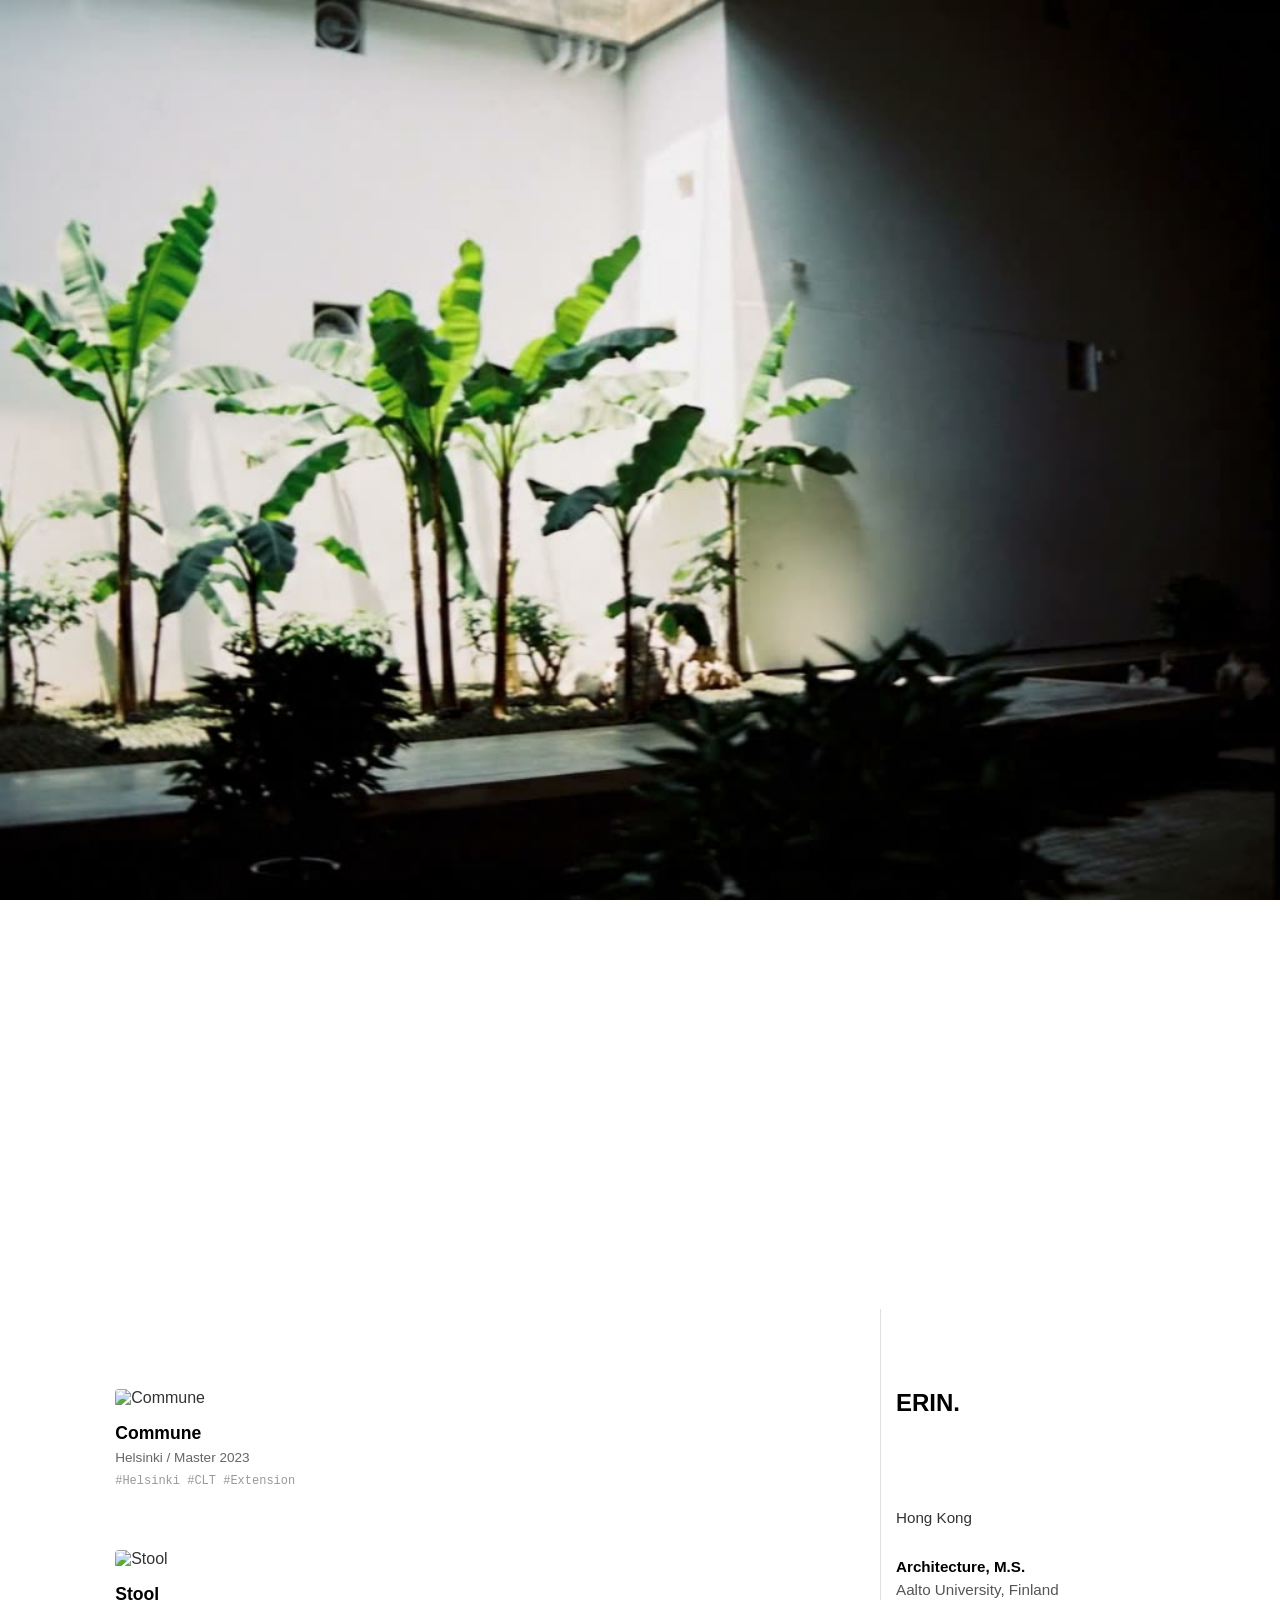
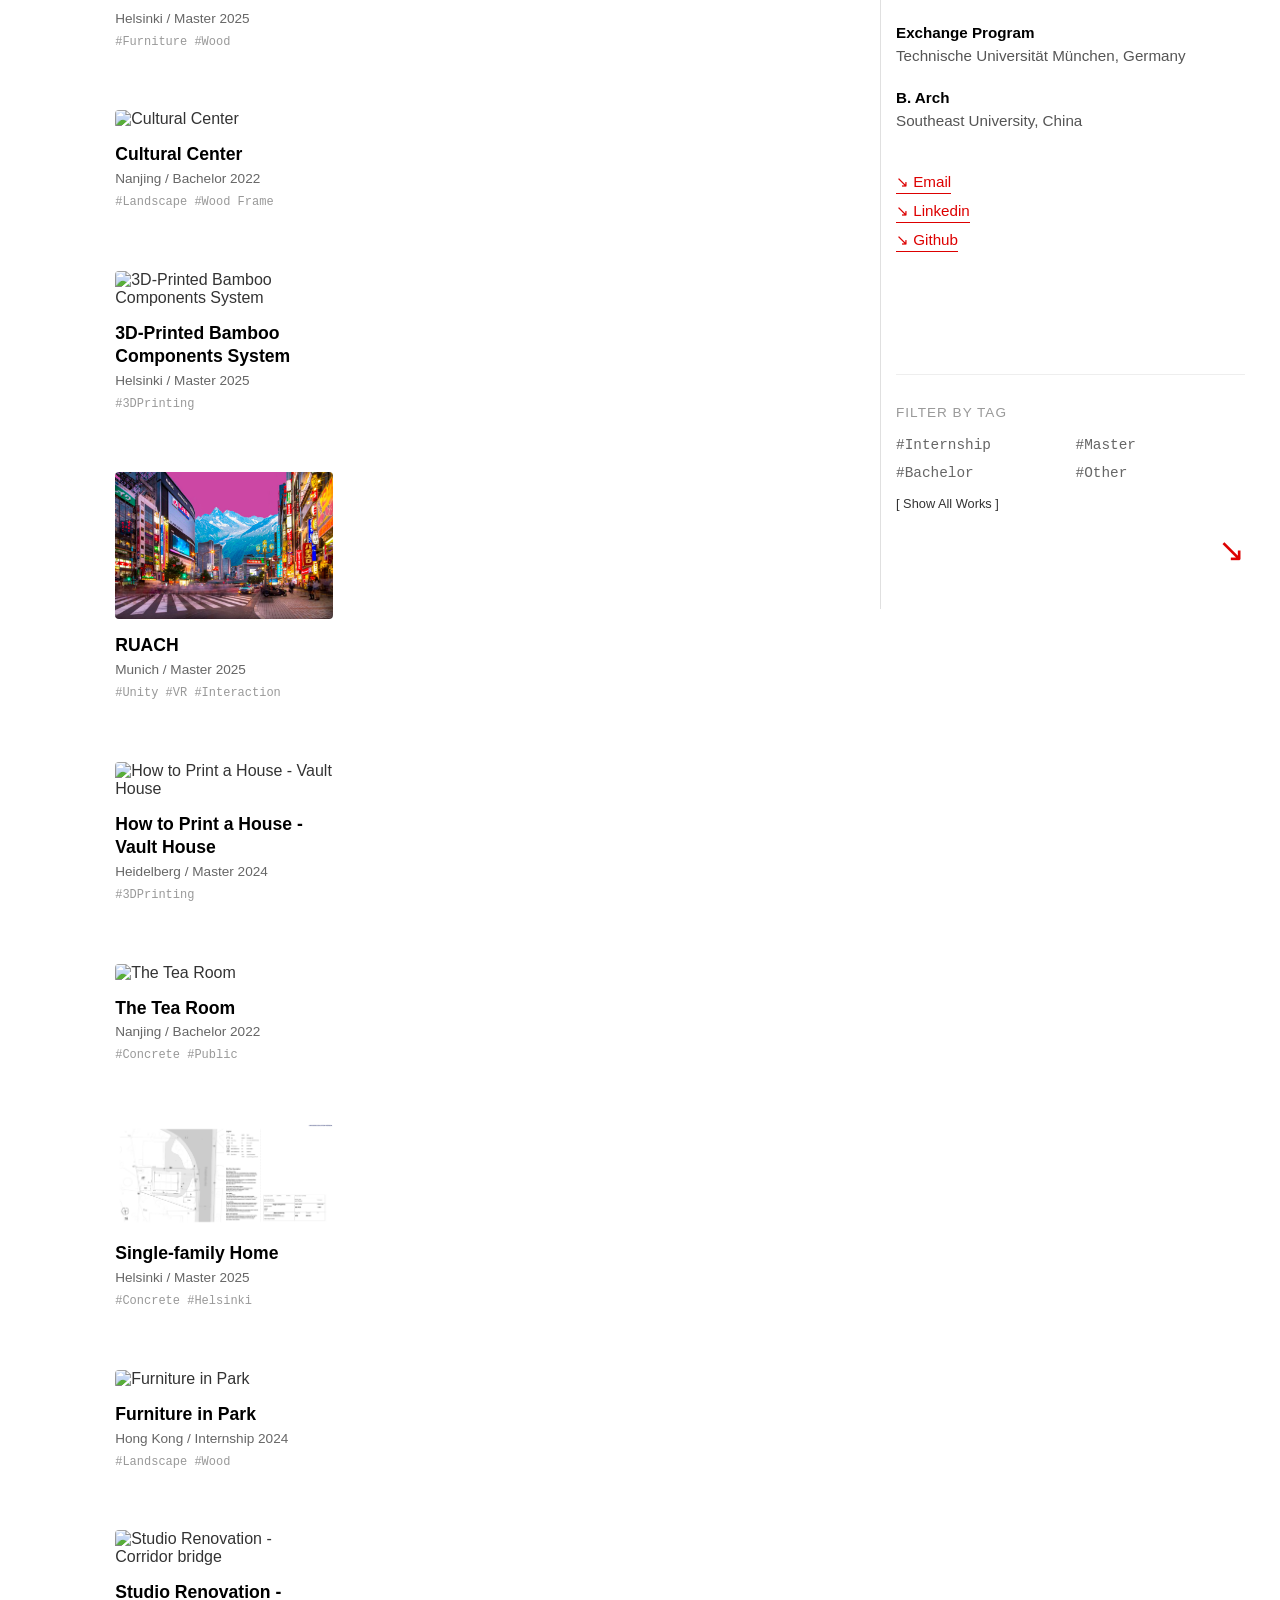
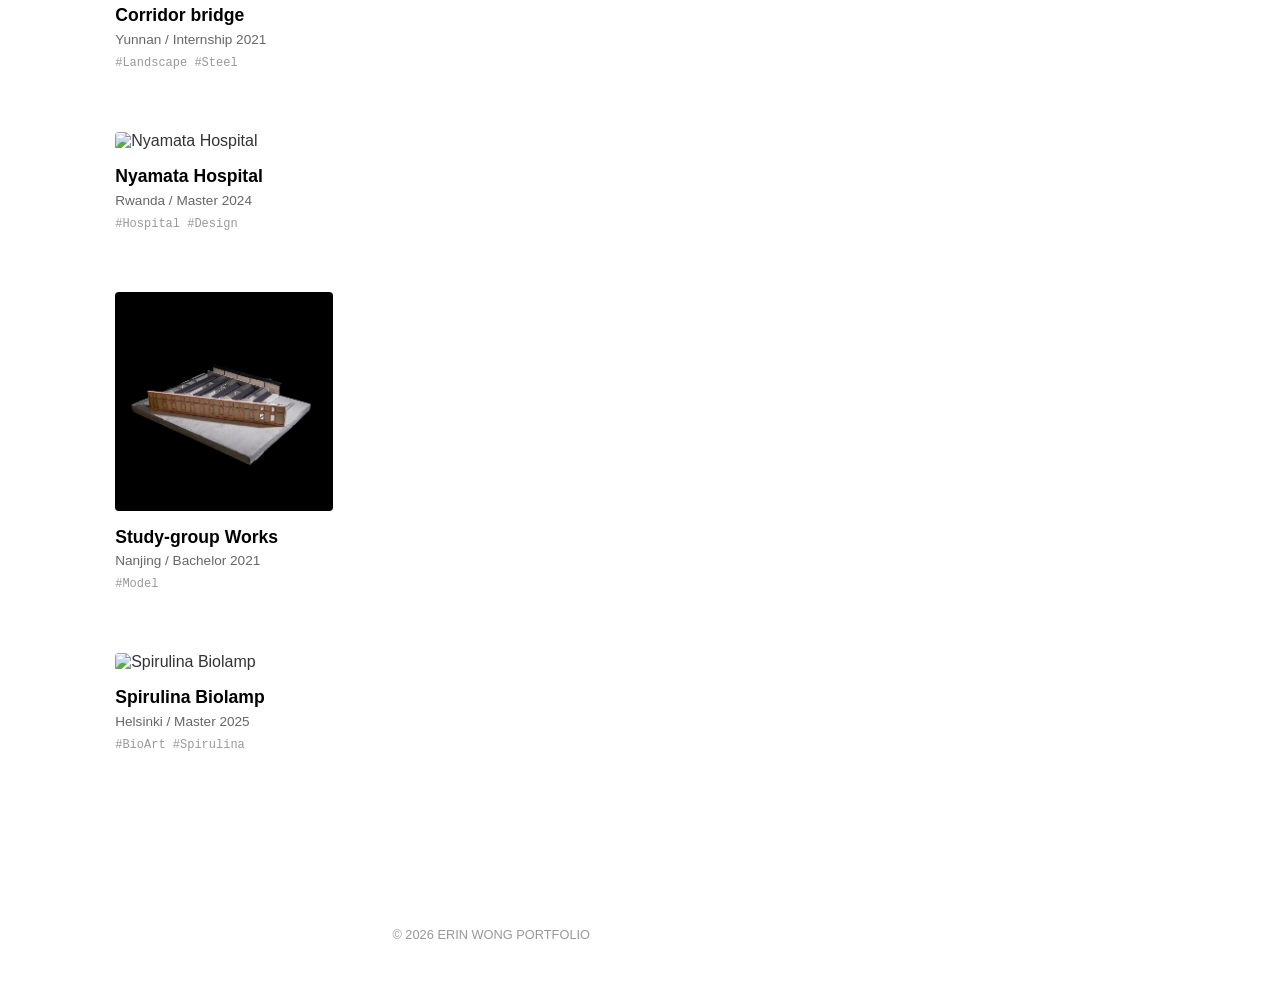
==== index.html @ 243b1f3e "1c" ====
<!DOCTYPE html>
<html lang="en">
<head>
    <meta charset="UTF-8">
    <meta name="viewport" content="width=device-width, initial-scale=1.0">
    <title>ERIN WONG - Portfolio</title>
    <meta name="description" content="Erin Wong — Architectural Designer. Master's graduate of Aalto University. Portfolio of architecture, furniture, and digital fabrication projects.">
    <meta property="og:title" content="Erin Wong — Portfolio">
    <meta property="og:description" content="Architectural designer. Aalto University M.S. Architecture, furniture, 3D printing.">
    <meta property="og:image" content="main%20page/poster.jpg">
    <meta property="og:type" content="website">
    <meta property="og:url" content="https://eerrrrr.github.io/">
    <link rel="icon" type="image/svg+xml" href="favicon.svg">
    <link rel="stylesheet" href="style.css">
    <link rel="preconnect" href="https://unpkg.com" crossorigin>
    <link href="https://unpkg.com/aos@2.3.1/dist/aos.css" rel="stylesheet">
</head>
<body>

    <nav class="top-bar hidden-nav">
        <div class="nav-lang-switcher">
            <button class="lang-btn lang-active" data-lang="en" onclick="setLanguage('en')">EN</button>
            <button class="lang-btn" data-lang="zh" onclick="setLanguage('zh')">中</button>
            <button class="lang-btn" data-lang="fi" onclick="setLanguage('fi')">FI</button>
            <button class="lang-btn" data-lang="de" onclick="setLanguage('de')">DE</button>
            <button class="lang-btn" data-lang="ja" onclick="setLanguage('ja')">JP</button>
        </div>
        <div class="nav-align-left">
            <span class="nav-logo">ERIN.</span>
        </div>
        <div class="nav-align-right">
            <a href="#" onclick="filterByType('all'); return false;" class="type-filter-pill active" data-i18n="nav.all">All</a>
            <a href="#" onclick="filterByType('architecture'); return false;" class="type-filter-pill" data-i18n="nav.arch">Architecture</a>
            <a href="#" onclick="filterByType('furniture'); return false;" class="type-filter-pill" data-i18n="nav.furn">Furniture</a>
            <a href="#" onclick="filterByType('3dprinting'); return false;" class="type-filter-pill" data-i18n="nav.3dp">3D Printing</a>
            <a href="#" onclick="filterByType('vr'); return false;" class="type-filter-pill" data-i18n="nav.vr">VR</a>
            <a href="#" onclick="filterByType('aigc'); return false;" class="type-filter-pill" data-i18n="nav.aigc">AIGC</a>
        </div>
    </nav>

    <header class="hero-poster">
        <video id="hero-video" autoplay muted loop playsinline preload="metadata" poster="main%20page/poster.jpg">
            <source src="main%20page/hero.mp4" type="video/mp4">
        </video>
        
        <div class="poster-content">
            <h1 data-aos="zoom-in" data-aos-duration="1500">ERIN WONG</h1>
        </div>
        
        <div class="hero-top-nav" data-aos="fade-in" data-aos-duration="1200" data-aos-delay="400">
            <div class="nav-side left">
                <span class="big-text" data-i18n="hero.top.left">HUMAN</span>
            </div>
            <div class="nav-center">
                <span class="big-text" data-i18n="hero.top.center">MACHINE</span>
            </div>
            <div class="nav-side right">
                <span class="big-text" data-i18n="hero.top.right">IMAGINATION</span>
            </div>
        </div>

        <div class="hero-bottom-nav" data-aos="fade-up" data-aos-delay="800">
            <div class="nav-side left">
                <span class="big-text" data-i18n="hero.left">VISION</span>
            </div>

            <div class="nav-center">
                <span class="big-text" data-i18n="hero.center">SYSTEM</span>
                <button class="scroll-indicator" onclick="document.querySelector('.bio-section').scrollIntoView({behavior:'smooth'})" aria-label="Scroll down" data-i18n="hero.scroll">↓ scroll</button>
            </div>

            <div class="nav-side right">
                <span class="big-text" data-i18n="hero.right">FEELING</span>
            </div>
        </div>
    </header>


    <section class="bio-section" data-aos="fade-up">
        <div class="bio-grid">
            <div class="bio-content" aria-hidden="true"></div>

            <div class="skills-content">
                <div class="skills-header">IT SKILLS</div>
                <div class="skill-tags">
                    <span class="skill-pill">Adobe Suite</span>
                    <span class="skill-pill">ArchiCAD</span>
                    <span class="skill-pill">Rhino</span>
                    <span class="skill-pill">Enscape</span>
                    <span class="skill-pill">Grasshopper</span>
                    <span class="skill-pill">CAD Architecture</span>
                    <span class="skill-pill">SketchUp</span>
                    <span class="skill-pill">MS Office</span>
                    <span class="skill-pill">Revit</span>
                    <span class="skill-pill">D5 Render</span>
                    <span class="skill-pill">Unity</span>
                    <span class="skill-pill">Blender</span>        
                    <span class="skill-pill">Figma</span>
                    <span class="skill-pill">SolidWorks</span>
                    <span class="skill-pill">ComfyUI</span>
                    <span class="skill-pill">Vibe Coding</span>
                    <span class="skill-pill">Claude Code</span>
                </div>
            </div>
        </div>
    </section>


    <div class="split-container" id="works">

        <main class="gallery-content">

            <div id="masonry-container">

                <a href="commune.html" class="project-card" data-category="master" data-type="architecture" data-tags="wood clt extension" data-aos="fade-up">
                    <div class="image-box"><img src="commune/commune_icon.jpg" alt="Commune Project"></div>
                    <div class="text-box"><h3>Commune</h3><p data-i18n="card.commune.sub">Helsinki / Master 2023</p></div>
                    <div class="tags">#Helsinki #CLT #Extension</div>
                </a>

                <a href="stool.html" class="project-card" data-category="master" data-type="furniture" data-tags="wood furniture" data-aos="fade-up">
                    <div class="image-box"><img src="stool/stool_icon.jpg" alt="Stool"></div>
                    <div class="text-box"><h3>Stool</h3><p data-i18n="card.stool.sub">Helsinki / Master 2025</p></div>
                    <div class="tags">#Furniture #Wood</div>
                </a>

                <a href="cultural-center.html" class="project-card" data-category="bachelor" data-type="architecture" data-tags="wood landscape" data-aos="fade-up">
                    <div class="image-box"><img src="cultural-center/cultural_icon.jpg" alt="Cultural Center"></div>
                    <div class="text-box"><h3>Cultural Center</h3><p data-i18n="card.cultural.sub">Nanjing / Bachelor 2022</p></div>
                    <div class="tags">#Landscape #Wood Frame</div>
                </a>

                <a href="bamboo.html" class="project-card" data-category="master" data-type="3dprinting" data-tags="3dprinting" data-aos="fade-up">
                    <div class="image-box"><img src="bamboo/bamboo_icon.jpg" alt="3D-Printed Bamboo Components System"></div>
                    <div class="text-box"><h3>3D-Printed Bamboo Components System</h3><p data-i18n="card.bamboo.sub">Helsinki / Master 2025</p></div>
                    <div class="tags">#3DPrinting</div>
                </a>

                 <a href="tri-stool.html" class="project-card" data-category="master" data-type="vr" data-tags="unity vr interaction" data-aos="fade-up">
                     <div class="image-box">
                           <img src="ruach/RUACH_icon.jpg" alt="RUACH - Interactive VR Experience">
                     </div>
                     <div class="text-box">
                     <h3>RUACH</h3>
                     <p data-i18n="card.ruach.sub">Munich / Master 2025</p>
                     </div>
                     <div class="tags">#Unity #VR #Interaction</div>
                </a>

                <a href="vault-house.html" class="project-card" data-category="master" data-type="3dprinting" data-tags="3dprinting concrete" data-aos="fade-up">
                    <div class="image-box"><img src="vault-house/vault_icon.jpg" alt="Vault House"></div>
                    <div class="text-box"><h3>How to Print a House - Vault House</h3><p data-i18n="card.vault.sub">Heidelberg / Master 2024</p></div>
                    <div class="tags">#3DPrinting </div>
                </a>

                <a href="tearoom.html" class="project-card" data-category="bachelor" data-type="architecture" data-tags="concrete public landscape" data-aos="fade-up">
                    <div class="image-box"><img src="tearoom/tearoom_icon.jpg" alt="The Tea Room"></div>
                    <div class="text-box"><h3>The Tea Room</h3><p data-i18n="card.tearoom.sub">Nanjing / Bachelor 2022</p></div>
                    <div class="tags">#Concrete #Public</div>
                </a>

                 <a href="Single-family-home.html" class="project-card" data-category="master" data-type="architecture" data-tags="concrete" data-aos="fade-up">
                    <div class="image-box"><img src="Single-family-home/Single-family_icon.jpg" alt="Single-family-home"></div>
                    <div class="text-box"><h3>Single-family Home</h3><p data-i18n="card.sfh.sub">Helsinki / Master 2025</p></div>
                    <div class="tags">#Concrete #Helsinki</div>
                </a>

                <a href="furniture-park.html" class="project-card" data-category="internship" data-type="furniture" data-tags="wood furniture landscape" data-aos="fade-up">
                    <div class="image-box"><img src="furniture-park/furniture_icon.jpg" alt="Furniture in Park"></div>
                    <div class="text-box"><h3>Furniture in Park</h3><p data-i18n="card.park.sub">Hong Kong / Internship 2024</p></div>
                    <div class="tags">#Landscape #Wood</div>
                </a>

                <a href="studio-renovation.html" class="project-card" data-category="internship" data-type="architecture" data-tags="steel landscape" data-aos="fade-up">
                    <div class="image-box"><img src="studio-renovation/Studio-Renovation_icon.png" alt="Studio Renovation"></div>
                    <div class="text-box"><h3>Studio Renovation - Corridor bridge</h3><p data-i18n="card.studio.sub">Yunnan / Internship 2021</p></div>
                    <div class="tags">#Landscape #Steel</div>
                </a>

                <a href="nyamata.html" class="project-card" data-category="master" data-type="architecture" data-tags="hospital design" data-aos="fade-up">
                    <div class="image-box"><img src="nyamata/nyamata_icon.jpg" alt="Nyamata Hospital"></div>
                    <div class="text-box"><h3>Nyamata Hospital</h3><p data-i18n="card.nyamata.sub">Rwanda / Master 2024</p></div>
                    <div class="tags">#Hospital #Design</div>
                </a>

                 <a href="Study-group-Works.html" class="project-card" data-category="bachelor" data-type="architecture" data-tags="model " data-aos="fade-up">
                    <div class="image-box"><img src="study-group/Study-group-Works_icon.jpg" alt="Study-group-Works"></div>
                    <div class="text-box"><h3>Study-group Works</h3><p data-i18n="card.study.sub">Nanjing / Bachelor 2021</p></div>
                    <div class="tags">#Model</div>
                </a>

                <!-- <a href="tri-stool.html" class="project-card" data-category="master" data-type="furniture" data-tags="wood furniture" data-aos="fade-up">
                    <div class="image-box"><img src="tri-stool/tri_stool_icon.jpg" alt="Tri-Stool"></div>
                    <div class="text-box"><h3>Tri-Stool</h3><p>Helsinki / Master 2025</p></div>
                    <div class="tags">#Furniture #Wood</div>
                </a> -->

                <a href="spirulina.html" class="project-card" data-category="master" data-type="other" data-tags="bioart" data-aos="fade-up">
                    <div class="image-box"><img src="spirulina/spirulina_icon.jpg" alt="Spirulina Biolamp"></div>
                    <div class="text-box"><h3>Spirulina Biolamp</h3><p data-i18n="card.spirulina.sub">Helsinki / Master 2025</p></div>
                    <div class="tags">#BioArt #Spirulina</div>
                </a>
                
                <div class="gallery-gutter"></div>
            
            </div> <footer class="gallery-footer">
                <p data-i18n="footer">© 2026 ERIN WONG PORTFOLIO</p>
            </footer>

        </main>


        <aside class="sticky-sidebar">
            <div class="sidebar-top-content">
                <div class="sidebar-top">
                    <a href="#works" onclick="filterProjects('all'); return false;" class="logo">ERIN.</a>
                    <div class="bio-info">
                        <h2 data-aos="fade-left">WONG WAI IN</h2>
                        <p class="location">Hong Kong</p>
                        <div class="education-list">
                            <div class="edu-item"><strong>Architecture, M.S.</strong>Aalto University, Finland<br></div>
                            <div class="edu-item"><strong>Exchange Program</strong>Technische Universität München, Germany</div>
                            <div class="edu-item"><strong>B. Arch</strong>Southeast University, China</div>
                        </div>
                        <div class="contact-box">
                            <div class="social-links">
                                <a href="mailto:erinwong5414@gmail.com" class="arrow-link">↘ Email</a>
                                <a href="https://www.linkedin.com/in/erin-wai-in-wong-89668b2aa/" target="_blank" rel="noopener noreferrer" class="arrow-link">↘ Linkedin</a>
                                <a href="https://github.com/eerrrrr" target="_blank" rel="noopener noreferrer" class="arrow-link">↘ Github</a>
                            </div>
                            
                        </div>
                    </div>
                </div>
            </div>
            
            <nav class="sidebar-bottom tag-cloud sidebar-bottom-push">
                <div class="tag-header" data-i18n="sidebar.filter">FILTER BY TAG</div>
                <ul>
                    <li><a href="#works" onclick="filterProjects('internship'); return false;" class="tag-btn" data-i18n="sidebar.internship">#Internship</a></li>
                    <li><a href="#works" onclick="filterProjects('master'); return false;" class="tag-btn" data-i18n="sidebar.master">#Master</a></li>
                    <li><a href="#works" onclick="filterProjects('bachelor'); return false;" class="tag-btn" data-i18n="sidebar.bachelor">#Bachelor</a></li>
                    <li><a href="#works" onclick="filterProjects('other'); return false;" class="tag-btn" data-i18n="sidebar.other">#Other</a></li>
                </ul>
                <div class="reset-tag">
                    <a href="#works" onclick="filterProjects('all'); return false;" data-i18n="sidebar.show-all">[ Show All Works ]</a>
                </div>
                <div class="sidebar-lang-switcher">
                    <button class="lang-btn lang-active" data-lang="en" onclick="setLanguage('en')">EN</button>
                    <button class="lang-btn" data-lang="zh" onclick="setLanguage('zh')">中</button>
                    <button class="lang-btn" data-lang="fi" onclick="setLanguage('fi')">FI</button>
                    <button class="lang-btn" data-lang="de" onclick="setLanguage('de')">DE</button>
                    <button class="lang-btn" data-lang="ja" onclick="setLanguage('ja')">JP</button>
                </div>
                <div class="arrow-icon">↘</div>
            </nav>
        </aside>

    </div>

    <script src="https://unpkg.com/aos@2.3.1/dist/aos.js"></script>
    <script src="https://unpkg.com/imagesloaded@5/imagesloaded.pkgd.min.js"></script>
    <script src="https://unpkg.com/masonry-layout@4/dist/masonry.pkgd.min.js"></script>
    <script src="script.js"></script>
    <script src="i18n.js?v=7"></script>
</body>
</html>
---- style.css ----
/* =========================================
   1. 全站主題色定義 & 全局基礎設定 (Variables & Reset)
   ========================================= */
:root {
    /* 色彩系統 */
    --green-bg: #f4f9f4;       
    --green-light: #cde0cd;    
    --green-medium: #9abf9a;   
    --green-dark: #557055;     
    --green-accent: #6b9c6b;   
    --white: #ffffff;          
    --red-link: #d00; 
    --skill-bg: #f5f5f5; 

    /* 字體系統 */
    --font-base: 'Helvetica Neue', Helvetica, Arial, sans-serif;
    --font-mono: 'Menlo', 'Monaco', 'Courier New', monospace;

    --text-size-h1: 3.5rem;      
    --text-size-h2: 2rem;        
    --text-size-h3: 1.35rem;     
    
    --text-size-body: 1rem;   
    --text-size-meta: 0.95rem;   
    --text-size-caption: 0.8rem; 

    --line-height-body: 1.7;     
    --text-color-main: #333333;
    --text-color-body: #444444;  
    --text-color-light: #767676;

    /* 版面控制變數 */
    --hero-pad-left: 100px;
    --hero-pad-right: 100px;
    --content-pad-left: 300px;
    --content-pad-right: 300px;
    
    --hero-height: 500px;     
    --hero-pad-vertical: 20px; 
    --hero-content-gap: 60px; 
    
    --sidebar-width: 400px;
}

/* RWD 變數調整 */
@media (max-width: 1400px) {
    :root {
        --hero-pad-left: 100px;
        --hero-pad-right: 100px;
        --content-pad-left: 100px;
        --content-pad-right: 100px;
    }
}

@media (max-width: 768px) {
    :root {
        --hero-pad-left: 20px;
        --hero-pad-right: 20px;
        --content-pad-left: 20px;
        --content-pad-right: 20px;
        --hero-height: 30vh; 
        --hero-pad-vertical: 20px; 
        --hero-content-gap: 30px;
    }
}

* { box-sizing: border-box; }

html {
    scroll-behavior: smooth;
}

body {
    margin: 0; padding: 0;
    background-color: var(--white);
    color: var(--text-color-main);
    font-family: var(--font-base);
    overflow-x: hidden;
}

a { color: #333; text-decoration: none; transition: 0.3s; }
a:hover { color: var(--green-accent); }

/* =========================================
   2. 導航欄 (Navigation)
   ========================================= */

/* 首頁導航 */
.top-bar {
    position: fixed; top: 0; left: 0; width: 100%; height: 80px; 
    z-index: 1000;
    background: rgba(255, 255, 255, 0.98); 
    border-bottom: 1px solid #eee; 
    color: #333;
    display: flex; justify-content: flex-start; align-items: center; gap: 16px;
    transition: transform 0.4s ease, opacity 0.4s ease;
    padding: 0 60px;
}
.top-bar.hidden-nav { transform: translateY(-100%); opacity: 0; }
.nav-align-left { display: flex; align-items: center; order: -1; }
.nav-logo { font-weight: 900; font-size: 1.2rem; color: #000; text-transform: uppercase; margin-right: 0; }
.nav-align-right { display: flex; align-items: center; justify-content: flex-end; gap: 36px; margin-left: auto; }

/* Language switcher */
.nav-lang-switcher {
    display: flex; align-items: center; gap: 6px;
    flex-shrink: 0;
}
.lang-btn {
    background: none; border: none; cursor: pointer;
    font-family: var(--font-base); font-size: 0.7rem; font-weight: 700;
    text-transform: uppercase; letter-spacing: 0.5px;
    color: #aaa; padding: 3px 5px;
    transition: color 0.2s ease;
}
.lang-btn:hover { color: #000; }
.lang-btn.lang-active { color: #000; border-bottom: 2px solid #000; }
.top-bar a.filter-btn { 
    color: #888; font-size: 0.75rem; font-weight: 600; text-transform: uppercase; 
    letter-spacing: 1px; cursor: pointer; margin-left: 30px; 
}
.top-bar a.filter-btn.active, .top-bar a.filter-btn:hover { color: #000; border-bottom: 2px solid #000; padding-bottom: 3px; }

/* 內頁導航 (Detail Nav) */
.detail-nav { 
    position: fixed; top: 0; left: 0; width: 100%; box-sizing: border-box;
    display: flex; justify-content: space-between; align-items: center; 
    background: rgba(255,255,255,0.98); border-bottom: 1px solid #eee; z-index: 100;
    padding-top: 30px; padding-bottom: 30px; padding-left: 60px; padding-right: 60px;
}
.detail-nav-left { flex: 1; display: flex; align-items: center; gap: 16px; justify-content: flex-start; }
.detail-nav-center { flex: 1; text-align: center; }
.detail-nav-right { flex: 1; text-align: right; }
.nav-text-link { font-weight: 600; font-size: 0.85rem; color: #333; text-transform: uppercase; letter-spacing: 1px; }
.nav-text-link:hover { color: var(--green-accent); }
.detail-logo { font-weight: 900; font-size: 1.2rem; order: -1; }

/* =========================================
   3. 首頁 Hero 與 Bio 區域
   ========================================= */
.hero-poster {
    height: 100vh;
    height: 100dvh;
    background: #000;
    display: flex; justify-content: center; align-items: center;
    position: relative; z-index: 20; overflow: hidden;
}
#hero-video {
    position: absolute;
    top: 50%; left: 50%;
    width: auto; height: auto;
    min-width: 100%; min-height: 100%;
    max-width: none;
    transform: translate(-50%, -50%);
    z-index: 1; display: block;
    opacity: 0;
    animation: videoFadeIn 1.2s ease 0.3s forwards;
}
@keyframes videoFadeIn {
    to { opacity: 1; }
}
.poster-content { width: 100%; display: flex; justify-content: center; z-index: 25; }
.poster-content h1 {
    font-size: var(--text-size-h1); line-height: 1; margin: 0; font-weight: 800; color: #fff;
    text-align: center; letter-spacing: -3px; text-transform: uppercase; position: relative;
    text-shadow: 0 0 3px rgba(0,0,0,0.55), 0 0 8px rgba(0,0,0,0.25);
}
.hero-top-nav {
    position: absolute; top: 40px; left: 0; width: 100%; z-index: 30;
    display: flex; align-items: flex-start;
    padding-left: 60px; padding-right: 60px;
}
.hero-bottom-nav {
    position: absolute; bottom: 40px; left: 0; width: 100%; z-index: 30;
    display: flex; align-items: flex-start;
    padding-left: 60px; padding-right: 60px;
}
.nav-side { flex: 1; display: flex; }
.nav-side.left { justify-content: flex-start; }
.nav-side.right { justify-content: flex-end; }
.nav-center { display: flex; flex-direction: column; align-items: center; justify-content: center; width: auto; }
.hero-top-nav span.big-text,
.hero-bottom-nav span.big-text { color: rgba(255,255,255,0.75); font-size: 0.85rem; font-weight: 700; text-transform: uppercase; letter-spacing: 2px; }
.scroll-indicator { color: #fff; font-size: 0.6rem; text-transform: uppercase; letter-spacing: 1px; opacity: 1; margin-top: 8px; font-weight: 600; background: none; border: none; padding: 0; cursor: pointer; font-family: inherit; transition: opacity 0.2s; }
.scroll-indicator:hover { opacity: 0.6; }

/* Bio Section */
.bio-section {
    padding-top: 80px; padding-bottom: 80px;
    padding-left: 4%; padding-right: 2%;
    background-color: var(--white); color: #333; position: relative; z-index: 15;
}
.bio-grid { display: flex; width: 100%; align-items: start; }
.bio-content { flex-grow: 1; padding-left: 120px; padding-right: 120px; }
.bio-content h2 { color: var(--green-accent); font-size: 1rem; margin-bottom: 20px; margin-top: 0; }
.bio-text { 
    font-size: 1.3rem; line-height: 1.5; font-weight: 400; color: #555; margin: 0;
    text-align: justify; text-justify: inter-word;  
}
.skills-content { width: var(--sidebar-width); min-width: var(--sidebar-width); padding-top: 10px; padding-left: 40px; padding-right: 40px; }
.skills-header { font-size: 0.85rem; font-weight: 700; color: #999; margin-bottom: 15px; text-transform: uppercase; letter-spacing: 1px; }
.skill-tags { display: flex; flex-wrap: wrap; gap: 8px; }
.skill-pill { font-size: 0.85rem; color: #222; font-weight: 700; background-color: var(--skill-bg); padding: 4px 12px; border-radius: 20px; font-family: var(--font-mono); transition: 0.2s; white-space: nowrap; }
.skill-pill:hover { background-color: var(--green-light); color: var(--green-dark); }

/* =========================================
   4. 首頁作品列表 (Gallery Layout)
   ========================================= */
.split-container { display: flex; width: 100%; min-height: 100vh; position: relative; background-color: var(--white); z-index: 10; }
.gallery-content {
    flex-grow: 1; display: flex; flex-direction: column;
    padding-top: 80px; padding-bottom: 0;
    padding-left: 9%; padding-right: 1%;
    position: relative;
}
.type-filter-pill,
.top-bar .type-filter-pill {
    font-family: var(--font-base); font-size: 1.05rem; font-weight: 900;
    text-transform: uppercase; letter-spacing: 0.5px;
    color: #aaa; cursor: pointer; transition: color 0.2s ease;
    background: transparent; white-space: nowrap; text-decoration: none;
    line-height: 1;
}
.type-filter-pill:hover,
.top-bar .type-filter-pill:hover { color: #000; }
.type-filter-pill.active,
.top-bar .type-filter-pill.active { color: #000; }
#masonry-container { width: 100%; flex-grow: 1; display: block; }
.gallery-gutter { width: 3%; } 
.project-card { width: 29%; margin-bottom: 60px; display: block; cursor: pointer; transition: opacity 0.35s ease; }
.project-card.hidden { display: none; } 
.image-box { width: 100%; height: auto; background: transparent; overflow: hidden; display: block; border-radius: 4px; margin-bottom: 15px; aspect-ratio: auto; }
.image-box img { width: 100%; height: auto; display: block; transition: transform 0.6s ease; }
.project-card:hover .image-box img { transform: scale(1.03); }
.text-box { display: flex; flex-direction: column; align-items: flex-start; border-top: none; margin-top: 0; }
.text-box h3 { font-size: 1.1rem; color: #000; margin: 0 0 5px 0; font-weight: bold; line-height: 1.3; }
.text-box p { font-size: 0.85rem; color: #666; margin: 0; }
.tags { margin-top: 8px; color: #999; font-family: var(--font-mono); font-size: 0.75rem; line-height: 1.4; }
.gallery-footer { width: 100%; margin-top: 100px; color: #999; font-size: 0.8rem; text-align: center; clear: both; padding-bottom: 40px; flex-shrink: 0; }

/* =========================================
   5. 側邊欄 (Sidebar)
   ========================================= */
.sticky-sidebar, .project-info-sidebar {
    width: var(--sidebar-width); min-width: var(--sidebar-width);
    height: 100vh; position: sticky; top: 0; right: 0;
    box-sizing: border-box; background-color: var(--white); 
    border-left: 1px solid #e0e0e0; 
    display: flex; flex-direction: column; justify-content: flex-start;
    padding-top: 80px; padding-bottom: 40px; 
    padding-left: 15px; padding-right: 35px; 
}
.project-info-sidebar { height: calc(100vh - 80px); top: 80px; padding-top: 60px; }
.sidebar-top-content { flex-grow: 1; display: flex; flex-direction: column; }
.sidebar-bottom-push { margin-top: auto; padding-top: 30px; border-top: 1px solid #eee; }
.sidebar-scroll-content { 
    overflow-y: auto; flex-grow: 1; display: flex; flex-direction: column; 
    direction: ltr; padding-left: 0; padding-right: 0; 
    scrollbar-width: thin; scrollbar-color: #d0d0d0 transparent; 
}
.sidebar-scroll-content::-webkit-scrollbar { width: 4px; }
.sidebar-scroll-content::-webkit-scrollbar-track { background: transparent; }
.sidebar-scroll-content::-webkit-scrollbar-thumb { background-color: #d0d0d0; border-radius: 4px; }
.sidebar-scroll-content::-webkit-scrollbar-thumb:hover { background-color: #999; }

.info-content { flex-grow: 1; display: flex; flex-direction: column; }
.sidebar-title { font-size: 3rem; line-height: 1.1; margin: 0 0 30px 0; color: #222; }
.sidebar-description p { 
    font-size: var(--text-size-body); line-height: 1.5; color: var(--text-color-body);       
    margin-bottom: 20px; text-align: justify; text-justify: inter-word; 
}
.meta-block { border-top: 1px solid #eee; padding-top: 20px; }
.meta-data p { margin: 10px 0; font-size: var(--text-size-meta); color: #333; font-family: var(--font-mono); }
.sidebar-bottom-group { margin-top: auto; padding-top: 40px; }
.project-info-sidebar .skills-content { width: 100%; min-width: auto; padding: 0 !important; margin-top: 0; margin-bottom: 25px; }
.sidebar-top .logo { font-size: 1.5rem; font-weight: 900; margin-bottom: 40px; display: block; color: #000; }
.bio-info h2 { font-size: var(--text-size-h2); color: #000; margin: 0 0 10px 0; text-transform: uppercase;}
.location { color: #333; margin-bottom: 30px; font-size: var(--text-size-meta);}
.edu-item { margin-bottom: 20px; color: #555; font-size: var(--text-size-meta); line-height: 1.5;}
.edu-item strong { color: #000; display: block; }
.contact-box { margin-top: 40px; }
.phone-numbers { font-size: var(--text-size-meta); color: #555; line-height: 1.6; margin-bottom: 20px; }
.social-links { display: flex; flex-direction: column; gap: 8px; }
.arrow-link { font-size: var(--text-size-meta); color: var(--red-link); border-bottom: 1px solid var(--red-link); width: fit-content; padding-bottom: 2px; }
.arrow-link:hover { color: #000; border-bottom-color: #000; }
.category-filter-list { margin-bottom: 30px; display: flex; flex-direction: column; gap: 5px; }
.cat-btn { font-size: 1rem; color: #888; text-transform: uppercase; letter-spacing: 1px; cursor: pointer; width: fit-content; }
.cat-btn:hover, .cat-btn.active { color: #000; font-weight: bold; border-left: 2px solid var(--green-accent); padding-left: 8px; }
.tag-header { font-size: 0.85rem; color: #999; margin-bottom: 15px; letter-spacing: 1px; }
.tag-cloud ul { display: grid; grid-template-columns: 1fr 1fr; gap: 10px; list-style: none; padding: 0; margin: 0; }
.tag-btn { font-size: 0.9rem; color: #666; cursor: pointer; transition: 0.2s; font-family: var(--font-mono); white-space: nowrap; }
.tag-btn:hover, .tag-btn.active { color: var(--green-accent); font-weight: bold; }
.reset-tag { margin-top: 15px; font-size: 0.8rem; } 
.arrow-icon { font-size: 2rem; color: var(--red-link); margin-top: 20px; text-align: right; }
.info-tags-list { margin-top: 0; padding-bottom: 30px; display: flex; flex-wrap: wrap; gap: 10px; }
.info-tags-list span { font-size: 0.8rem; color: #888; background: #f9f9f9; padding: 4px 8px; border-radius: 4px; }
.sidebar-next-project-container { padding-top: 30px; border-top: 2px solid #000; display: flex; justify-content: space-between; align-items: center; }
.next-work-link { font-size: 0.75rem; font-weight: 900; color: #000; text-transform: uppercase; transition: color 0.3s; }
.next-work-link:hover { color: var(--green-accent); }

/* =========================================
   6. 內頁詳情 (Detail Page) 與 圖片佈局
   ========================================= */

.detail-page-body { background: #fff; }

.vertical-layout-container { display: flex; width: 100%; min-height: 100vh; padding-top: 80px; box-sizing: border-box; position: relative; }
.vertical-gallery-content { flex-grow: 1; padding: 0; box-sizing: border-box; display: flex; flex-direction: column; }

/* 專案主圖 (Hero) */
.project-hero-split {
    width: 100%; 
    min-height: var(--hero-height); 
    display: flex; 
    justify-content: center; 
    align-items: center; 
    box-sizing: border-box; 
    padding-top: var(--hero-pad-vertical);
    padding-bottom: var(--hero-pad-vertical);
    margin-bottom: 0;
    padding-left: var(--hero-pad-left); 
    padding-right: var(--hero-pad-right);  
}
.project-hero-split img { 
    max-width: 100%; max-height: 80vh; width: auto; height: auto; 
    display: block; box-shadow: 0 10px 30px rgba(0,0,0,0.05); 
    border-radius: 4px; object-fit: cover; object-position: center; 
}

/* 內容區塊 */
.content-wrapper { box-sizing: border-box; padding-top: 0; padding-bottom: 100px; padding-left: var(--content-pad-left); padding-right: var(--content-pad-right); }
.gallery-block { margin-bottom: 56px; width: 100%; max-width: 100%; margin-left: 0; margin-right: 0; }

/* 專案 Contribution Block (What I Did — aligned with text-block-row) */
.project-contrib-row {
    padding-top: 20px;
    border-top: 1px solid rgba(20, 20, 20, 0.08);
}
.project-contrib-list {
    margin: 0;
    padding-left: 0;
    list-style: none;
}
.project-contrib-list li {
    position: relative;
    padding-left: 18px;
    font-size: 16px;
    line-height: 1.7;
    color: rgba(20, 20, 20, 0.92);
}
.project-contrib-list li::before {
    content: "•";
    position: absolute;
    left: 0;
    top: 0;
    color: rgba(20, 20, 20, 0.75);
}
.project-contrib-list li + li {
    margin-top: 12px;
}
.project-contrib-list li strong {
    font-weight: 600;
}


/* --- [圖片佈局核心設定] --- */

/* --- [圖片佈局核心設定：維持原圖比例 + 文字在下] --- */

/* 1. 圖片統一設定 */
.gallery-block img { 
    width: 100%; 
    height: auto;           /* [修改] 高度自動，維持原圖比例 */
    display: block; 
    border-radius: 4px; 
    object-fit: cover;      /* 填滿寬度 */
    background-color: transparent; /* 不需要白底了，因為沒有留白 */
    margin-bottom: 10px; 
}

/* 2. 欄位佈局容器 */
.two-col, .three-col, .four-col {
    display: grid;
    gap: 24px;
    align-items: start; /* [重要] 讓圖片靠上對齊，不會被拉伸 */
}

/* 3. 格子內的 Item 容器 */
.two-col > div, 
.three-col > div, 
.four-col > div {
    display: flex;
    flex-direction: column; 
    width: 100%;
    /* 移除所有強制比例設定 */
    aspect-ratio: auto;     
}

/* 4. [修改處] 移除個別欄位的強制比例，全部改為自動 */

.two-col img {
    width: 100%;
    aspect-ratio: auto; /* [修改] 維持原圖形狀 */
}

.three-col img {
    width: 100%;
    aspect-ratio: auto; /* [修改] 維持原圖形狀 */
}

.four-col img {
    width: 100%;
    aspect-ratio: auto; /* [修改] 維持原圖形狀 */
}

/* 5. 欄位數定義 */
.two-col { grid-template-columns: 1fr 1fr; }
.three-col { grid-template-columns: 1fr 1fr 1fr; gap: 20px; }
.four-col { grid-template-columns: repeat(4, 1fr); gap: 10px; }

/* 6. 全寬圖片 */
.gallery-block.full-width img { 
    width: 100%; 
    height: auto;       
    aspect-ratio: auto; 
}
/* ------------------------------- */

.caption { color: var(--text-color-light); font-size: var(--text-size-caption); margin-top: 0; font-style: italic; text-align: left; }

/* 文字區塊 */
.text-block-row {
    display: flex; justify-content: space-between; align-items: flex-start;
    width: 100%; max-width: 100%; margin: 52px 0 52px 0;
}
.text-block-row h3 { 
    width: 30%; 
    font-size: var(--text-size-h3); margin-top: 0; color: #000; line-height: 1.2;
}
.text-block-row > div {
    width: 65%; 
    display: flex; flex-direction: column; gap: 1.5rem; 
}
.text-block-row p { 
    width: 100%; 
    font-size: var(--text-size-body); line-height: var(--line-height-body); color: var(--text-color-body); margin: 0;
    text-align: justify; text-justify: inter-word;  
}

.img-focus-top { object-position: top center !important; }
.img-focus-bottom { object-position: bottom center !important; }
.img-focus-center { object-position: center center !important; }
.img-focus-left { object-position: center left !important; }
.img-focus-right { object-position: center right !important; }


/* =========================================
   7. RWD 手機/平板 調整區域
   ========================================= */

@media (max-width: 1024px) {
    .top-bar { padding: 20px 20px; }
    .hero-top-nav, .hero-bottom-nav { padding-left: 20px; padding-right: 20px; }
    .bio-content { padding-left: 30px; padding-right: 30px; }
    .skills-content { width: 100%; min-width: auto; padding-left: 30px; padding-right: 30px; }
    .gallery-content { padding-left: 5%; padding-right: 5%; }
    .split-container { flex-direction: column-reverse; }
    .vertical-layout-container { flex-direction: column-reverse; padding-top: 60px; }
    .sticky-sidebar { width: 100%; min-width: auto; height: auto; position: relative; padding: 40px 40px; border-left: none; }
    .sidebar-scroll-content { padding-left: 0; padding-right: 0; }
    .project-info-sidebar { width: 100%; min-width: auto; height: auto; position: relative; top: 0; padding: 40px 20px; }
    .project-hero-split { min-height: 50vh; padding: 40px 20px; }
    .content-wrapper { padding: 40px 20px; }
    .text-block-row { flex-direction: column; }
    .text-block-row h3 { width: 100%; margin-bottom: 15px; }
    .text-block-row > div { width: 100%; } 
    .detail-nav { padding: 20px; }
    .bio-section { padding: 60px 30px; }
    .sidebar-next-project-container { text-align: center; }
    
    /* 平板/手機上，重置圖片比例，讓它們自然顯示，避免手機上看太小 */
    .two-col, .three-col, .four-col { 
        grid-template-columns: 1fr; 
        gap: 40px; 
    }
    .two-col div, .three-col div, .four-col div {
        aspect-ratio: auto; 
        display: block; 
    }
    .two-col img, .three-col img, .four-col img {
        height: auto;
        object-fit: cover; 
        aspect-ratio: auto; 
    }
}

@media (max-width: 768px) {
    /* 字體修正 */
    .poster-content h1 { font-size: 2.5rem; letter-spacing: -1px; }

    /* [首頁修正 1] 隱藏 Architecture/Creative/Design 及頂部三詞文字，只留 Scroll */
    .hero-bottom-nav .big-text,
    .hero-top-nav .big-text {
        display: none;
    }

    /* [首頁修正 2] Bio 和 Skills 垂直堆疊 */
    .bio-grid { 
        display: flex;
        flex-direction: column; 
    }
    .bio-content { 
        width: 100%; 
        padding-left: 0; 
        padding-right: 0; 
        margin-bottom: 30px; 
    }
    .bio-text {
        font-size: 1rem; 
        line-height: 1.6;
    }
    .skills-content { 
        width: 100%; 
        padding-left: 0 !important; 
        padding-right: 0 !important; 
        padding-top: 0;
        margin-top: 10px;
    }

    /* [內頁修正 1] 順序調整：確保手機版時「標題/側邊欄」在上方，「圖片」在下方 */
    .vertical-layout-container {
        padding-top: 60px; 
        flex-direction: column-reverse; 
    }

    /* [內頁修正 2] 圖片上下留白減少 */
    .project-hero-split { 
        min-height: auto; 
        padding-top: 20px;  
        padding-bottom: 20px; 
        margin-bottom: 30px;
    }
    .content-wrapper {
        padding-top: 0;
        padding-bottom: 60px;
    }
    
    /* [內頁修正 3] 側邊欄間距調整 */
    .project-info-sidebar {
        padding-top: 20px;
        padding-bottom: 60px;
        border-top: 1px solid #eee; 
    }

    /* 專案卡片修正 */
    .project-card { width: 100%; margin-bottom: 40px; }
    .gallery-gutter { width: 0; }

    /* [導航欄修正] 手機版篩選器橫向滑動 */
    .top-bar { padding: 0 20px; }
    .top-bar .nav-lang-switcher { display: none; }
    .nav-align-right {
        overflow-x: auto;
        -webkit-overflow-scrolling: touch;
        scrollbar-width: none;
        flex: 1;
        justify-content: flex-start;
        gap: 20px;
        padding-right: 10px;
    }
    .nav-align-right::-webkit-scrollbar {
        display: none;
    }
    .lang-btn { font-size: 0.65rem; padding: 2px 3px; }

    /* [首頁側邊欄 mobile] 隱藏 bio/education，只顯示 filter 區 */
    .sidebar-top-content { display: none; }

    /* 去掉側邊欄外框 padding，讓 filter 區自己處理間距 */
    .sticky-sidebar { padding: 0; }

    /* 重置 desktop 專用的 margin-top:auto 間距器 */
    .sidebar-bottom-push { margin-top: 0; border-top: none; padding-top: 0; }

    /* 讓 sidebar-bottom 成為 flex column，以便用 order 調整子項目順序 */
    .sidebar-bottom { display: flex; flex-direction: column; padding-bottom: 20px; }

    /* 語言欄移到最頂，作為獨立橫條 */
    .sidebar-lang-switcher {
        display: flex;
        gap: 14px;
        align-items: center;
        order: -1;
        padding: 12px 20px;
        margin-top: 0;
        border-bottom: 1px solid #eee;
    }

    /* Filter 內容加橫向 padding */
    .tag-header { padding: 14px 20px 8px; }
    .tag-cloud ul { padding: 0 20px; }
    .reset-tag { padding: 4px 20px 8px; }
    .arrow-icon { padding: 4px 20px 20px; }

    /* Gallery 在 mobile 縮減 padding */
    .gallery-content { padding-top: 20px; padding-left: 20px; padding-right: 20px; }

    /* Contribution block: inherits text-block-row mobile stacking */
}

/* Desktop: hide the sidebar lang switcher */
.sidebar-lang-switcher { display: none; }
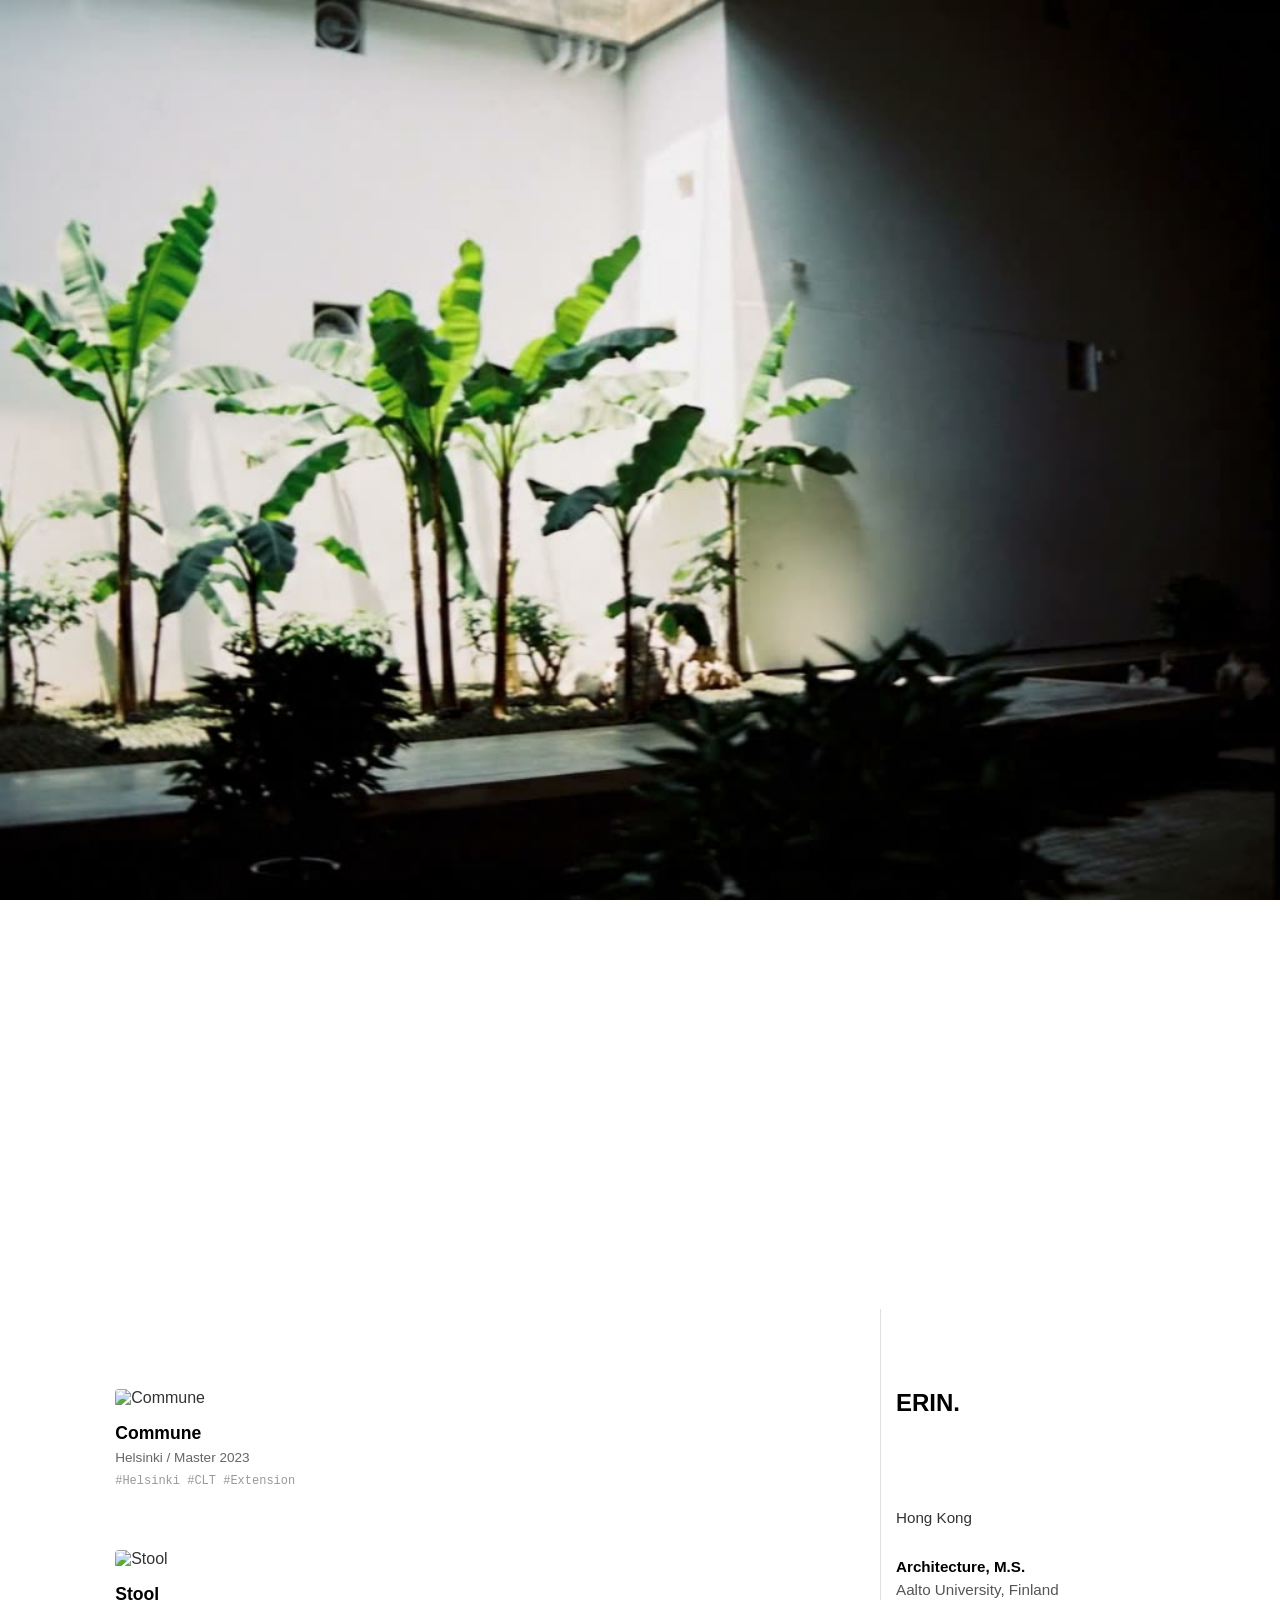
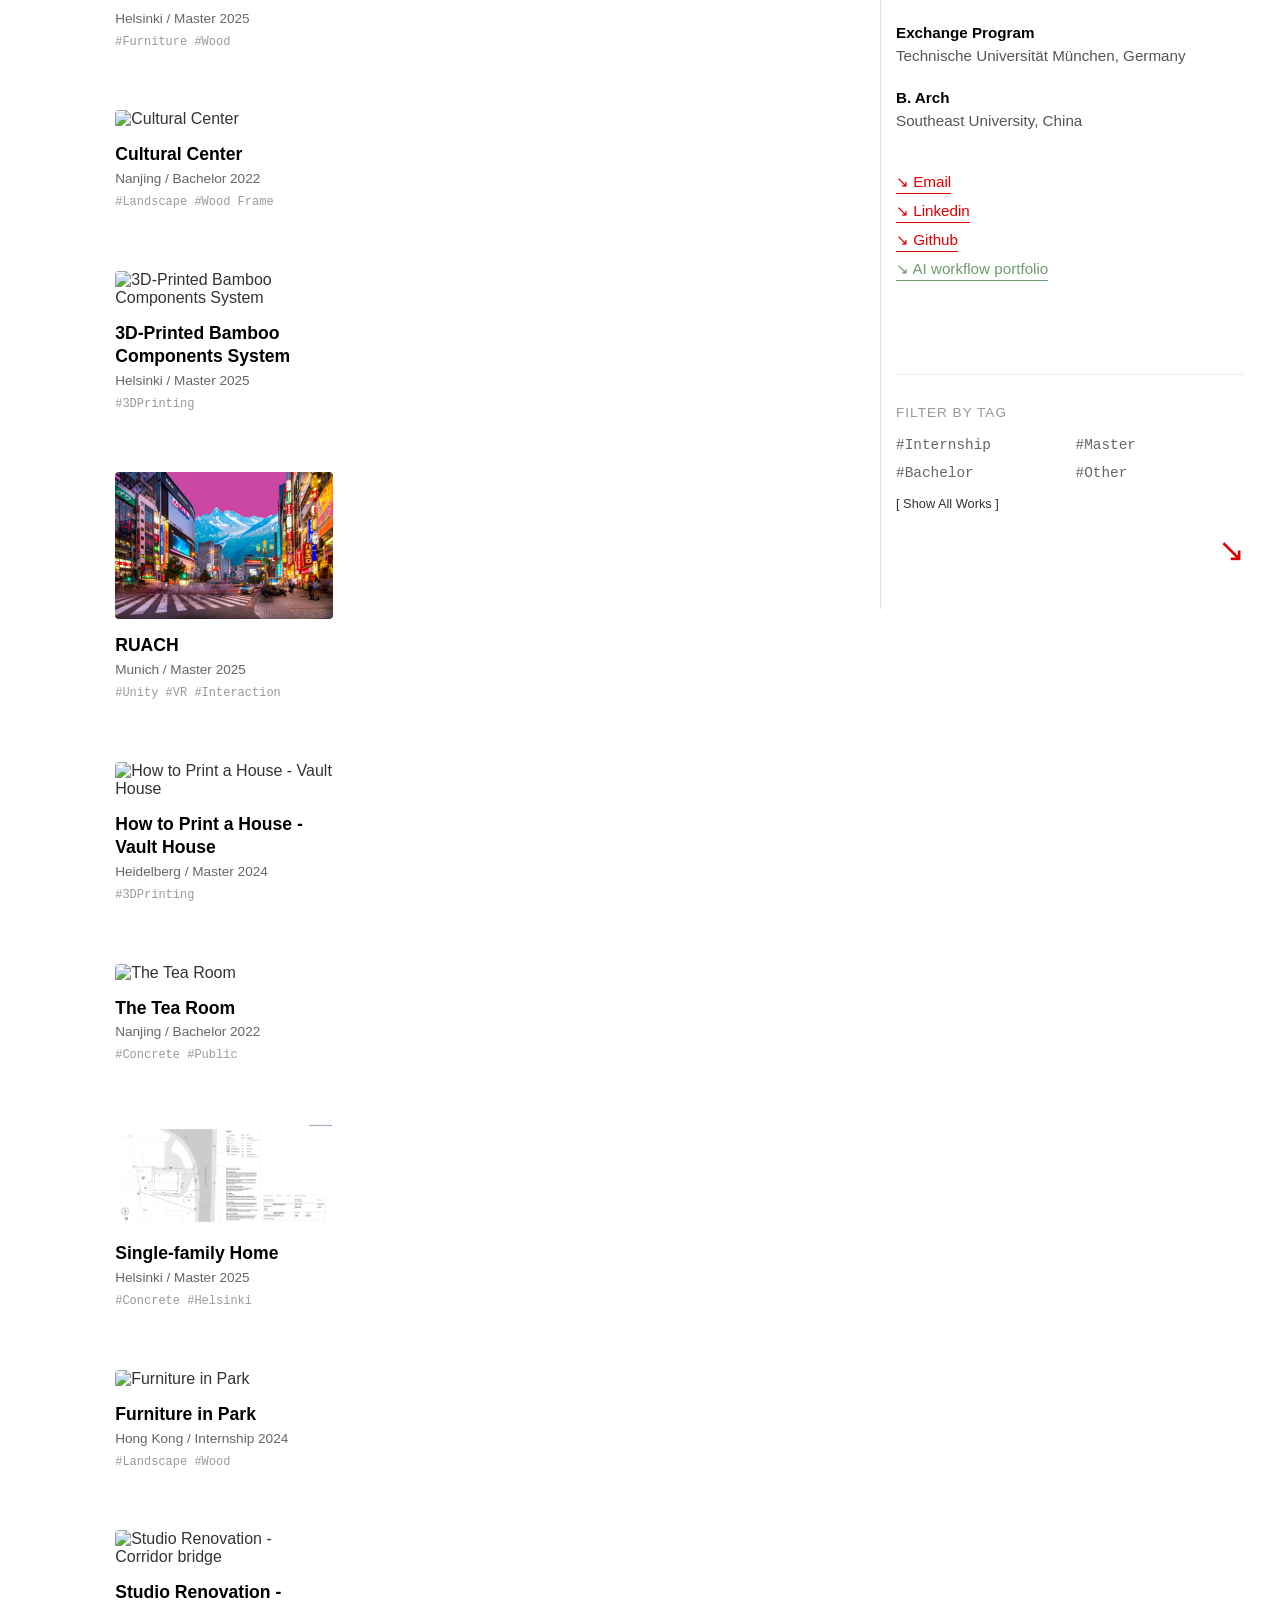
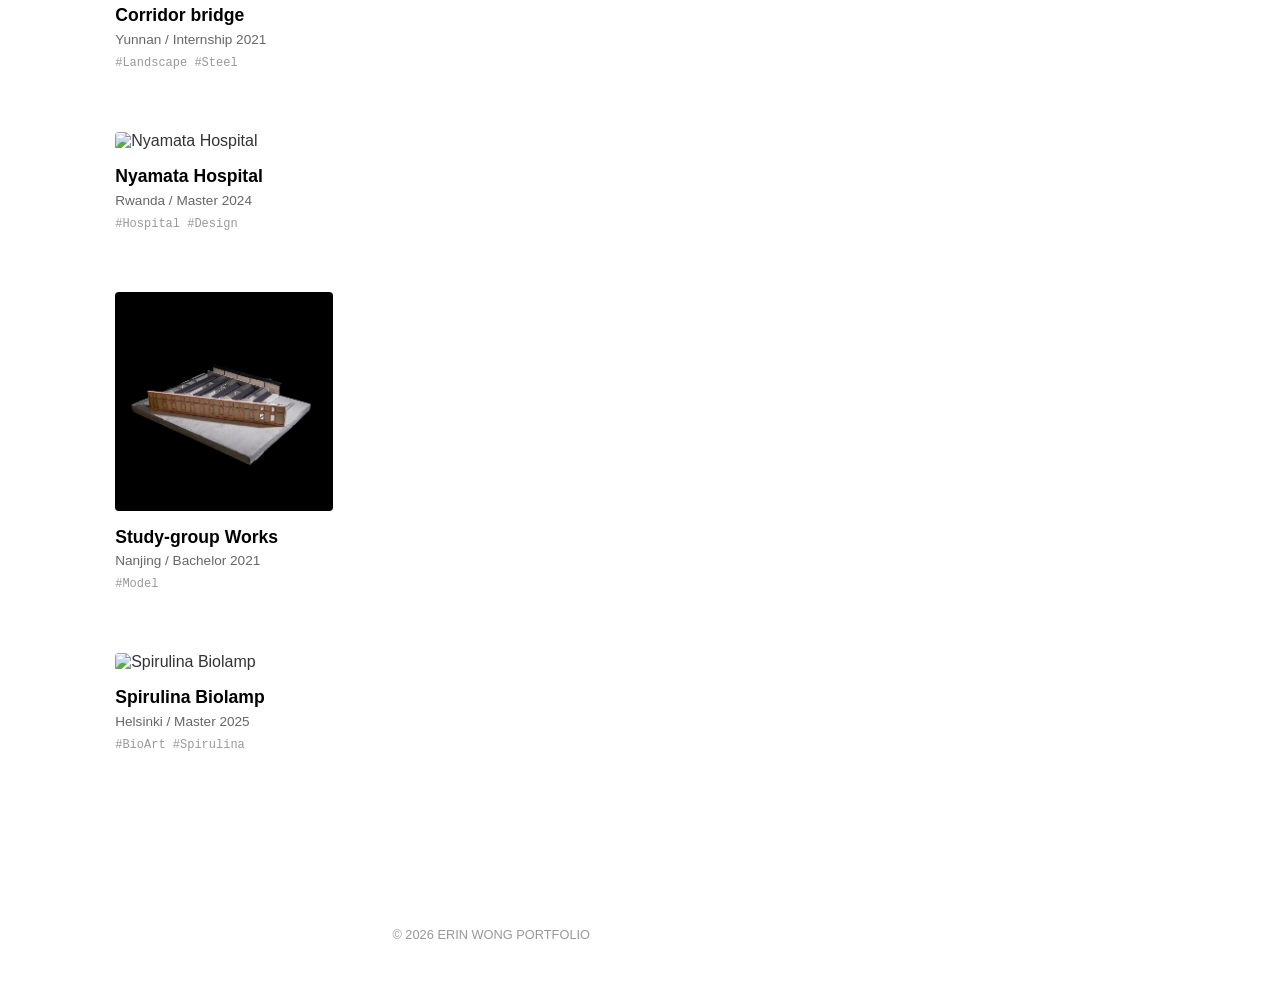
==== commit 762b5bb9: "1d" ====
--- a/index.html
+++ b/index.html
@@ -227,6 +227,7 @@
                                 <a href="mailto:erinwong5414@gmail.com" class="arrow-link">↘ Email</a>
                                 <a href="https://www.linkedin.com/in/erin-wai-in-wong-89668b2aa/" target="_blank" rel="noopener noreferrer" class="arrow-link">↘ Linkedin</a>
                                 <a href="https://github.com/eerrrrr" target="_blank" rel="noopener noreferrer" class="arrow-link">↘ Github</a>
+                                <a href="https://eerrrrr.github.io/ai-projects-showcase/" target="_blank" rel="noopener noreferrer" class="arrow-link ai-workflow-link">↘ AI workflow portfolio</a>
                             </div>
                             
                         </div>
--- a/style.css
+++ b/style.css
@@ -283,6 +283,8 @@
 .social-links { display: flex; flex-direction: column; gap: 8px; }
 .arrow-link { font-size: var(--text-size-meta); color: var(--red-link); border-bottom: 1px solid var(--red-link); width: fit-content; padding-bottom: 2px; }
 .arrow-link:hover { color: #000; border-bottom-color: #000; }
+.ai-workflow-link { color: var(--green-accent); border-bottom-color: var(--green-accent); }
+.ai-workflow-link:hover { color: var(--green-dark); border-bottom-color: var(--green-dark); }
 .category-filter-list { margin-bottom: 30px; display: flex; flex-direction: column; gap: 5px; }
 .cat-btn { font-size: 1rem; color: #888; text-transform: uppercase; letter-spacing: 1px; cursor: pointer; width: fit-content; }
 .cat-btn:hover, .cat-btn.active { color: #000; font-weight: bold; border-left: 2px solid var(--green-accent); padding-left: 8px; }
@@ -609,4 +611,4 @@
 }
 
 /* Desktop: hide the sidebar lang switcher */
-.sidebar-lang-switcher { display: none; }+.sidebar-lang-switcher { display: none; }
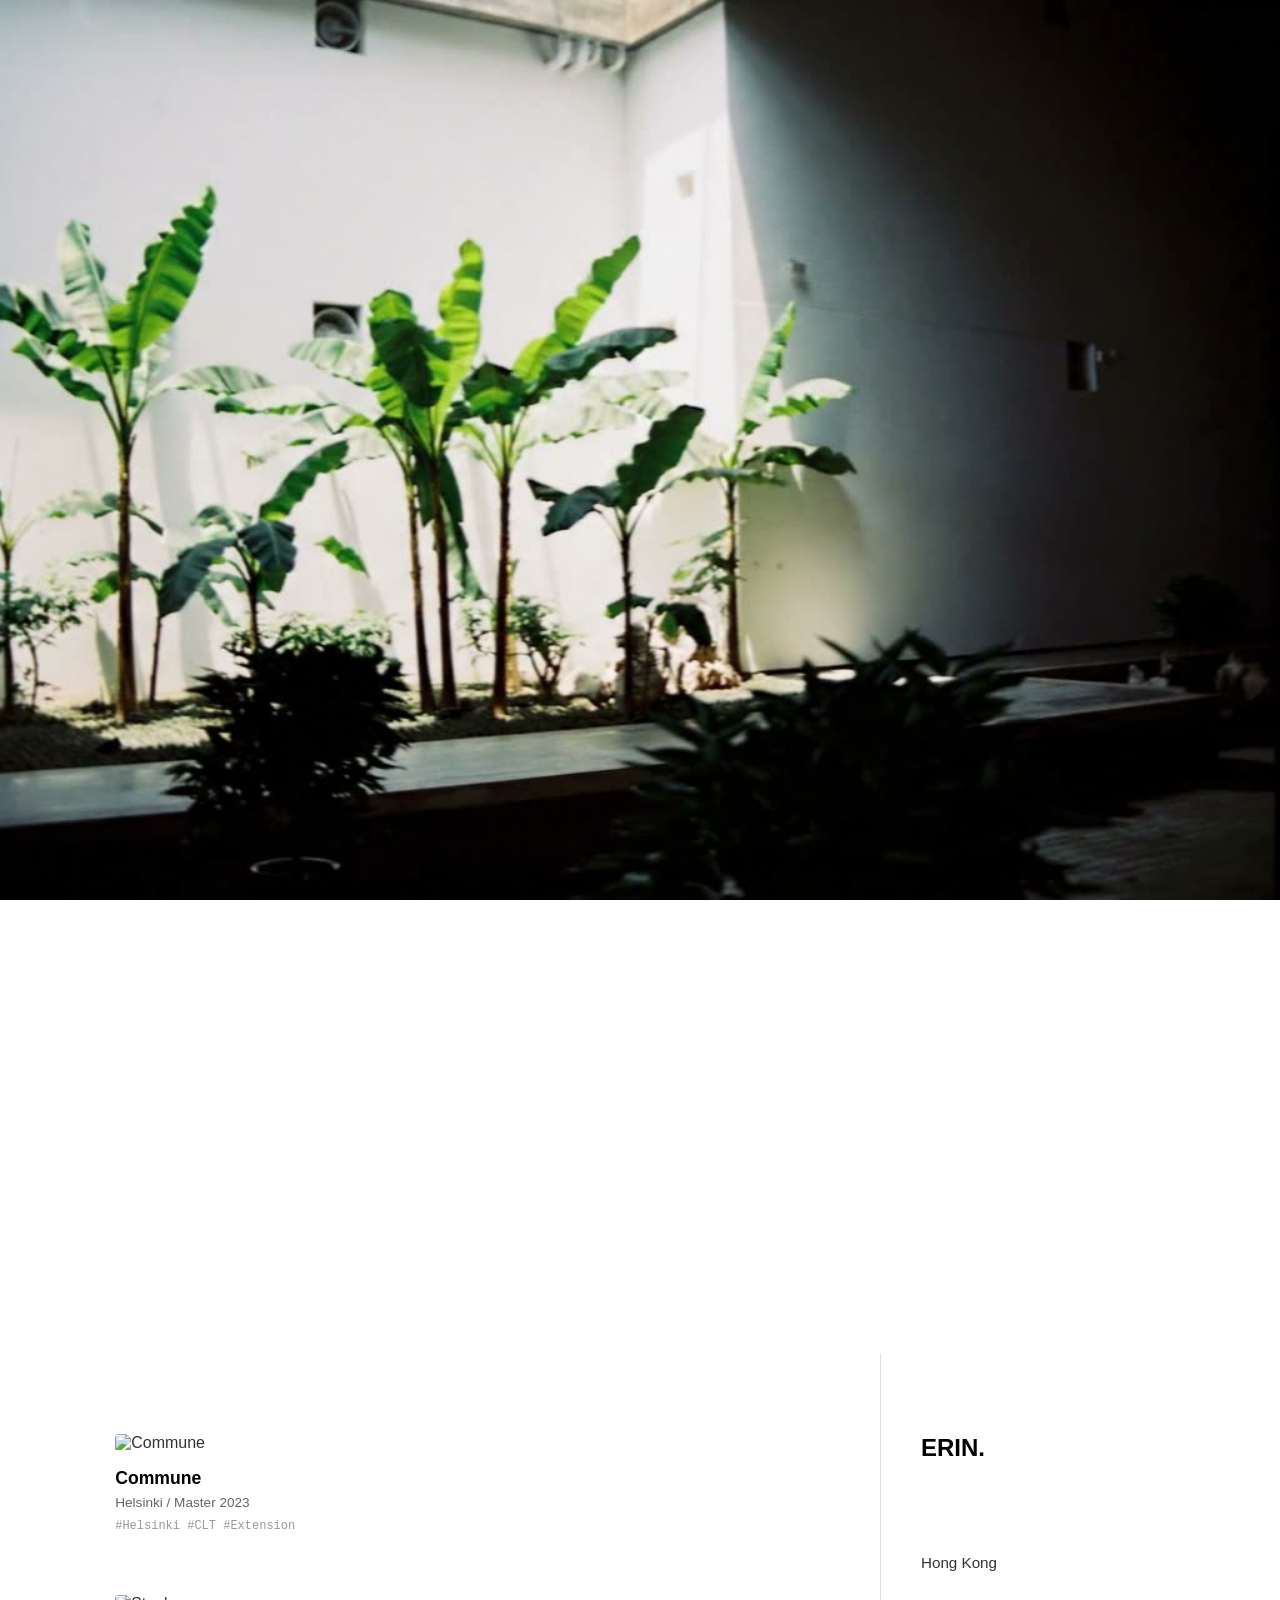
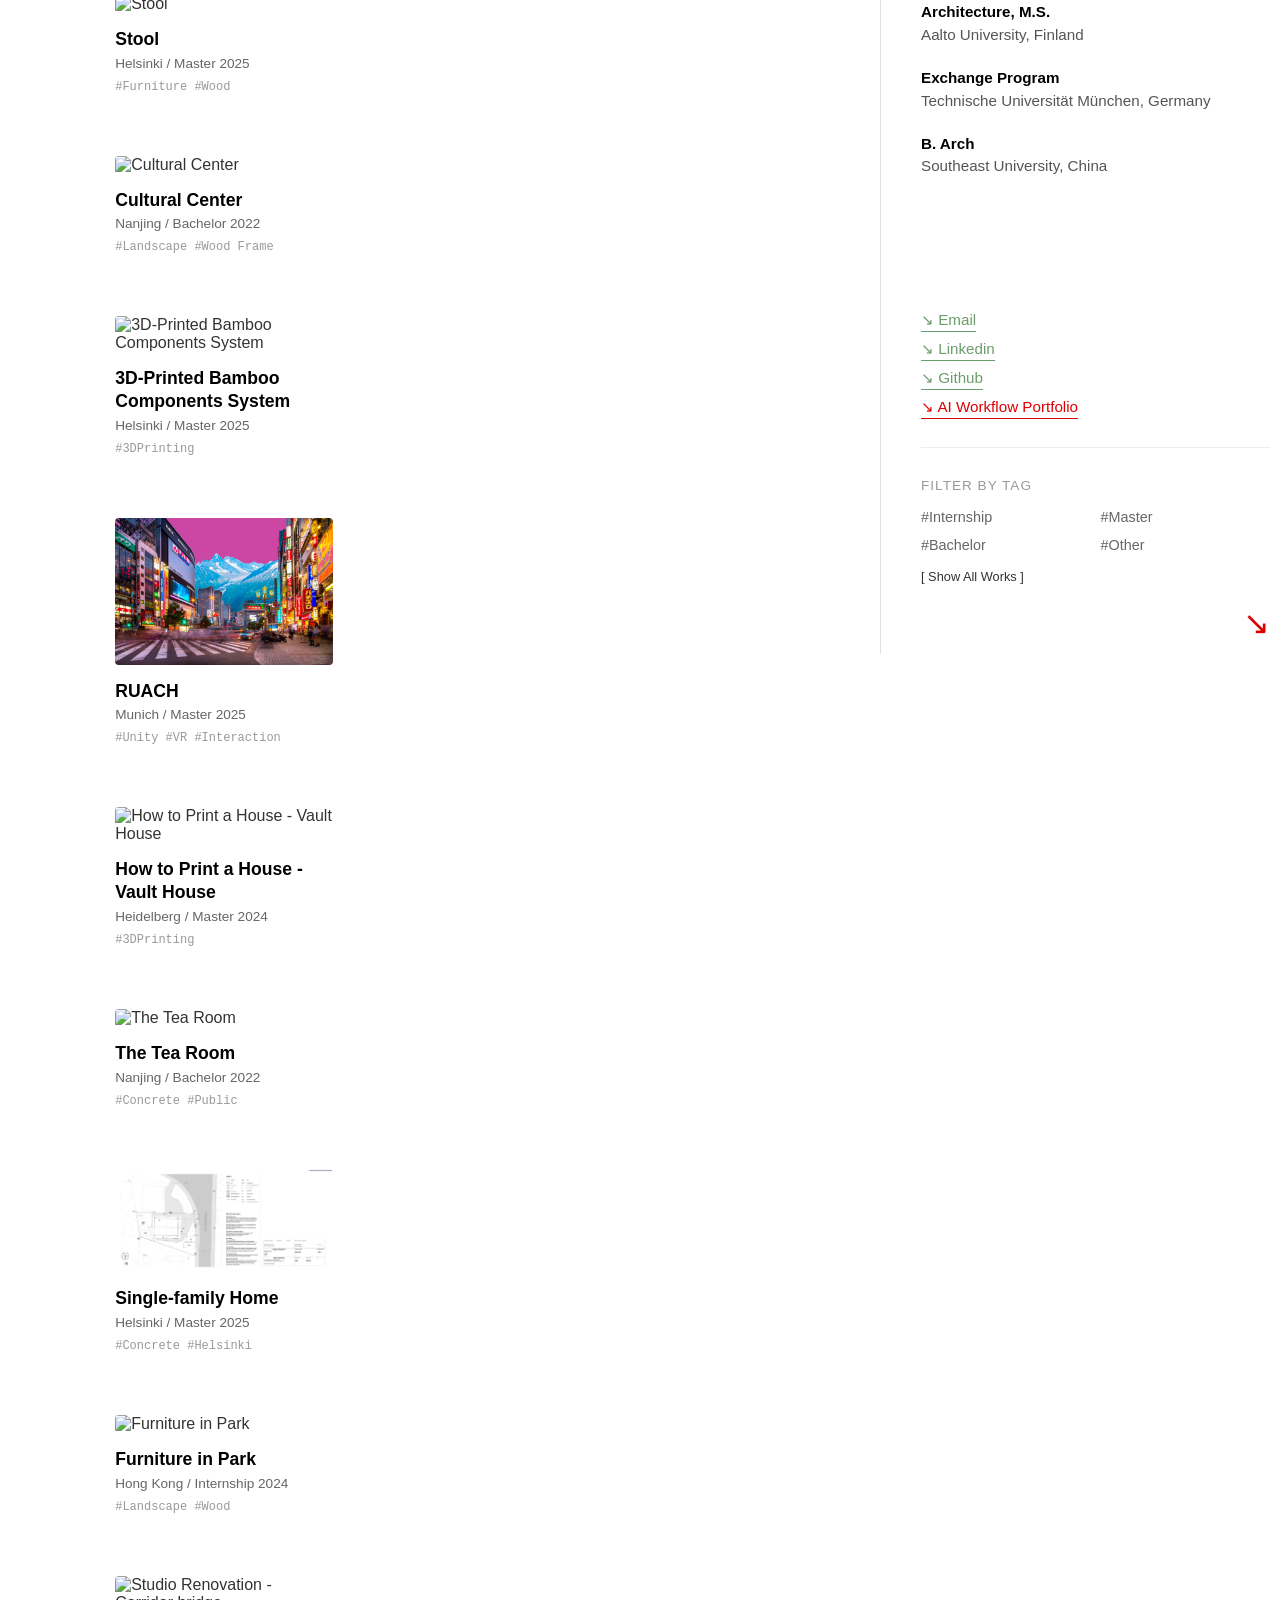
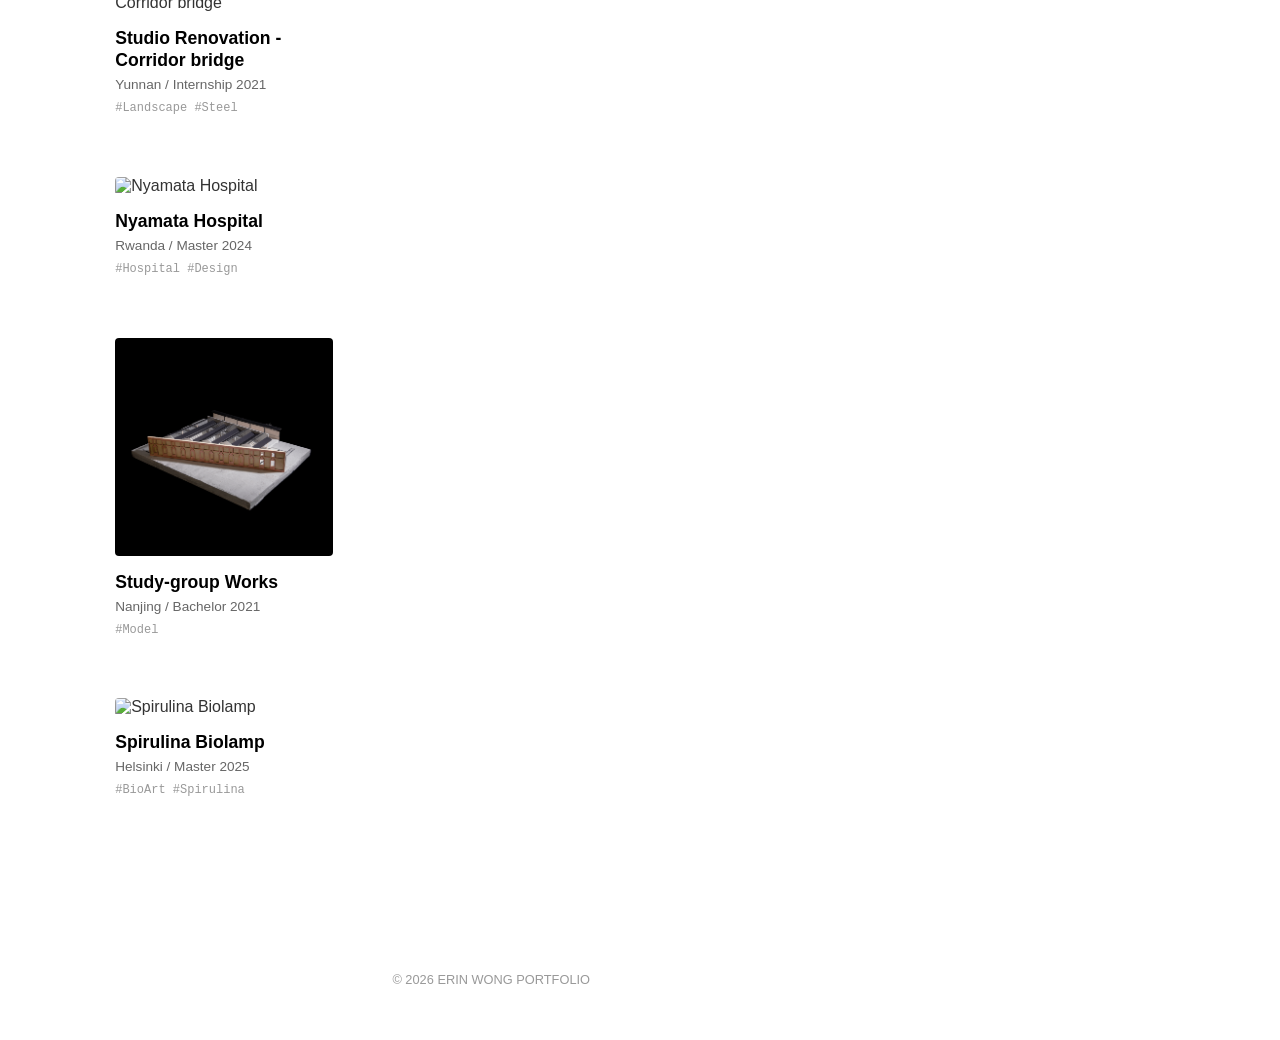
==== commit e24e1084: "1d" ====
--- a/index.html
+++ b/index.html
@@ -78,7 +78,14 @@
 
     <section class="bio-section" data-aos="fade-up">
         <div class="bio-grid">
-            <div class="bio-content" aria-hidden="true"></div>
+            <div class="bio-content">
+                <p class="manifesto-text">
+                    <span class="manifesto-line">Exploring how human imagination</span>
+                    <span class="manifesto-line">and machine capabilities shape</span>
+                    <span class="manifesto-line">new ways of living, making,</span>
+                    <span class="manifesto-line">and experiencing.</span>
+                </p>
+            </div>
 
             <div class="skills-content">
                 <div class="skills-header">IT SKILLS</div>
@@ -222,20 +229,21 @@
                             <div class="edu-item"><strong>Exchange Program</strong>Technische Universität München, Germany</div>
                             <div class="edu-item"><strong>B. Arch</strong>Southeast University, China</div>
                         </div>
-                        <div class="contact-box">
-                            <div class="social-links">
-                                <a href="mailto:erinwong5414@gmail.com" class="arrow-link">↘ Email</a>
-                                <a href="https://www.linkedin.com/in/erin-wai-in-wong-89668b2aa/" target="_blank" rel="noopener noreferrer" class="arrow-link">↘ Linkedin</a>
-                                <a href="https://github.com/eerrrrr" target="_blank" rel="noopener noreferrer" class="arrow-link">↘ Github</a>
-                                <a href="https://eerrrrr.github.io/ai-projects-showcase/" target="_blank" rel="noopener noreferrer" class="arrow-link ai-workflow-link">↘ AI workflow portfolio</a>
-                            </div>
-                            
-                        </div>
                     </div>
                 </div>
             </div>
-            
-            <nav class="sidebar-bottom tag-cloud sidebar-bottom-push">
+
+            <div class="sidebar-lower-content">
+                <div class="contact-box sidebar-contact-box">
+                    <div class="social-links">
+                        <a href="mailto:erinwong5414@gmail.com" class="arrow-link">↘ Email</a>
+                        <a href="https://www.linkedin.com/in/erin-wai-in-wong-89668b2aa/" target="_blank" rel="noopener noreferrer" class="arrow-link">↘ Linkedin</a>
+                        <a href="https://github.com/eerrrrr" target="_blank" rel="noopener noreferrer" class="arrow-link">↘ Github</a>
+                        <a href="https://eerrrrr.github.io/ai-projects-showcase/" target="_blank" rel="noopener noreferrer" class="arrow-link ai-workflow-link">↘ AI Workflow Portfolio</a>
+                    </div>
+                </div>
+
+                <nav class="sidebar-bottom tag-cloud sidebar-bottom-push">
                 <div class="tag-header" data-i18n="sidebar.filter">FILTER BY TAG</div>
                 <ul>
                     <li><a href="#works" onclick="filterProjects('internship'); return false;" class="tag-btn" data-i18n="sidebar.internship">#Internship</a></li>
@@ -254,7 +262,8 @@
                     <button class="lang-btn" data-lang="ja" onclick="setLanguage('ja')">JP</button>
                 </div>
                 <div class="arrow-icon">↘</div>
-            </nav>
+                </nav>
+            </div>
         </aside>
 
     </div>
--- a/style.css
+++ b/style.css
@@ -186,21 +186,31 @@
 
 /* Bio Section */
 .bio-section {
-    padding-top: 80px; padding-bottom: 80px;
+    padding-top: 120px; padding-bottom: 120px;
     padding-left: 4%; padding-right: 2%;
     background-color: var(--white); color: #333; position: relative; z-index: 15;
 }
 .bio-grid { display: flex; width: 100%; align-items: start; }
-.bio-content { flex-grow: 1; padding-left: 120px; padding-right: 120px; }
+.bio-content { flex-grow: 1; padding-left: 70px; padding-right: 60px; }
 .bio-content h2 { color: var(--green-accent); font-size: 1rem; margin-bottom: 20px; margin-top: 0; }
 .bio-text { 
     font-size: 1.3rem; line-height: 1.5; font-weight: 400; color: #555; margin: 0;
     text-align: justify; text-justify: inter-word;  
 }
-.skills-content { width: var(--sidebar-width); min-width: var(--sidebar-width); padding-top: 10px; padding-left: 40px; padding-right: 40px; }
+.manifesto-text {
+    max-width: 1100px;
+    margin: 10px 0 0;
+    color: #111;
+    font-size: clamp(2.3rem, 3.5vw, 4.6rem);
+    font-weight: 500;
+    line-height: 1.14;
+    letter-spacing: -0.04em;
+}
+.manifesto-line { display: block; white-space: nowrap; }
+.skills-content { width: 360px; min-width: 360px; margin-left: 40px; margin-right: 0; padding-top: 10px; padding-left: 30px; padding-right: 30px; }
 .skills-header { font-size: 0.85rem; font-weight: 700; color: #999; margin-bottom: 15px; text-transform: uppercase; letter-spacing: 1px; }
 .skill-tags { display: flex; flex-wrap: wrap; gap: 8px; }
-.skill-pill { font-size: 0.85rem; color: #222; font-weight: 700; background-color: var(--skill-bg); padding: 4px 12px; border-radius: 20px; font-family: var(--font-mono); transition: 0.2s; white-space: nowrap; }
+.skill-pill { font-size: 0.70rem; color: #999; font-weight: 600; background-color: var(--skill-bg); padding: 4px 12px; border-radius: 20px; font-family: var(--font-base); transition: 0.2s; white-space: nowrap; }
 .skill-pill:hover { background-color: var(--green-light); color: var(--green-dark); }
 
 /* =========================================
@@ -250,9 +260,12 @@
     padding-top: 80px; padding-bottom: 40px; 
     padding-left: 15px; padding-right: 35px; 
 }
+.sticky-sidebar { padding-left: 40px; padding-right: 10px; padding-bottom: 12px; }
 .project-info-sidebar { height: calc(100vh - 80px); top: 80px; padding-top: 60px; }
 .sidebar-top-content { flex-grow: 1; display: flex; flex-direction: column; }
-.sidebar-bottom-push { margin-top: auto; padding-top: 30px; border-top: 1px solid #eee; }
+.sidebar-lower-content { margin-top: auto; }
+.sidebar-contact-box { margin-top: 0; margin-bottom: 28px; }
+.sidebar-bottom-push { margin-top: 0; padding-top: 30px; border-top: 1px solid #eee; }
 .sidebar-scroll-content { 
     overflow-y: auto; flex-grow: 1; display: flex; flex-direction: column; 
     direction: ltr; padding-left: 0; padding-right: 0; 
@@ -280,19 +293,19 @@
 .edu-item strong { color: #000; display: block; }
 .contact-box { margin-top: 40px; }
 .phone-numbers { font-size: var(--text-size-meta); color: #555; line-height: 1.6; margin-bottom: 20px; }
-.social-links { display: flex; flex-direction: column; gap: 8px; }
-.arrow-link { font-size: var(--text-size-meta); color: var(--red-link); border-bottom: 1px solid var(--red-link); width: fit-content; padding-bottom: 2px; }
-.arrow-link:hover { color: #000; border-bottom-color: #000; }
-.ai-workflow-link { color: var(--green-accent); border-bottom-color: var(--green-accent); }
-.ai-workflow-link:hover { color: var(--green-dark); border-bottom-color: var(--green-dark); }
+.social-links { display: flex; flex-direction: column; gap: 8px; font-family: var(--font-base); }
+.arrow-link { font-size: var(--text-size-meta); color: var(--green-accent); border-bottom: 1px solid var(--green-accent); width: fit-content; padding-bottom: 2px; }
+.arrow-link:hover { color: var(--green-dark); border-bottom-color: var(--green-dark); }
+.ai-workflow-link { color: var(--red-link); border-bottom-color: var(--red-link); }
+.ai-workflow-link:hover { color: #000; border-bottom-color: #000; }
 .category-filter-list { margin-bottom: 30px; display: flex; flex-direction: column; gap: 5px; }
 .cat-btn { font-size: 1rem; color: #888; text-transform: uppercase; letter-spacing: 1px; cursor: pointer; width: fit-content; }
 .cat-btn:hover, .cat-btn.active { color: #000; font-weight: bold; border-left: 2px solid var(--green-accent); padding-left: 8px; }
-.tag-header { font-size: 0.85rem; color: #999; margin-bottom: 15px; letter-spacing: 1px; }
+.tag-header { font-size: 0.85rem; color: #999; margin-bottom: 15px; letter-spacing: 1px; font-family: var(--font-base); }
 .tag-cloud ul { display: grid; grid-template-columns: 1fr 1fr; gap: 10px; list-style: none; padding: 0; margin: 0; }
-.tag-btn { font-size: 0.9rem; color: #666; cursor: pointer; transition: 0.2s; font-family: var(--font-mono); white-space: nowrap; }
+.tag-btn { font-size: 0.9rem; color: #666; cursor: pointer; transition: 0.2s; font-family: var(--font-base); white-space: nowrap; }
 .tag-btn:hover, .tag-btn.active { color: var(--green-accent); font-weight: bold; }
-.reset-tag { margin-top: 15px; font-size: 0.8rem; } 
+.reset-tag { margin-top: 15px; font-size: 0.8rem; font-family: var(--font-base); }
 .arrow-icon { font-size: 2rem; color: var(--red-link); margin-top: 20px; text-align: right; }
 .info-tags-list { margin-top: 0; padding-bottom: 30px; display: flex; flex-wrap: wrap; gap: 10px; }
 .info-tags-list span { font-size: 0.8rem; color: #888; background: #f9f9f9; padding: 4px 8px; border-radius: 4px; }
@@ -464,7 +477,7 @@
     .top-bar { padding: 20px 20px; }
     .hero-top-nav, .hero-bottom-nav { padding-left: 20px; padding-right: 20px; }
     .bio-content { padding-left: 30px; padding-right: 30px; }
-    .skills-content { width: 100%; min-width: auto; padding-left: 30px; padding-right: 30px; }
+    .skills-content { width: 100%; min-width: auto; margin-left: 0; margin-right: 0; padding-left: 30px; padding-right: 30px; }
     .gallery-content { padding-left: 5%; padding-right: 5%; }
     .split-container { flex-direction: column-reverse; }
     .vertical-layout-container { flex-direction: column-reverse; padding-top: 60px; }
@@ -521,6 +534,12 @@
         font-size: 1rem; 
         line-height: 1.6;
     }
+    .manifesto-text {
+        margin-top: 0;
+        font-size: clamp(2rem, 9vw, 3.5rem);
+        line-height: 1.05;
+    }
+    .manifesto-line { white-space: normal; }
     .skills-content { 
         width: 100%; 
         padding-left: 0 !important; 
@@ -577,6 +596,7 @@
 
     /* [首頁側邊欄 mobile] 隱藏 bio/education，只顯示 filter 區 */
     .sidebar-top-content { display: none; }
+    .sidebar-contact-box { display: none; }
 
     /* 去掉側邊欄外框 padding，讓 filter 區自己處理間距 */
     .sticky-sidebar { padding: 0; }
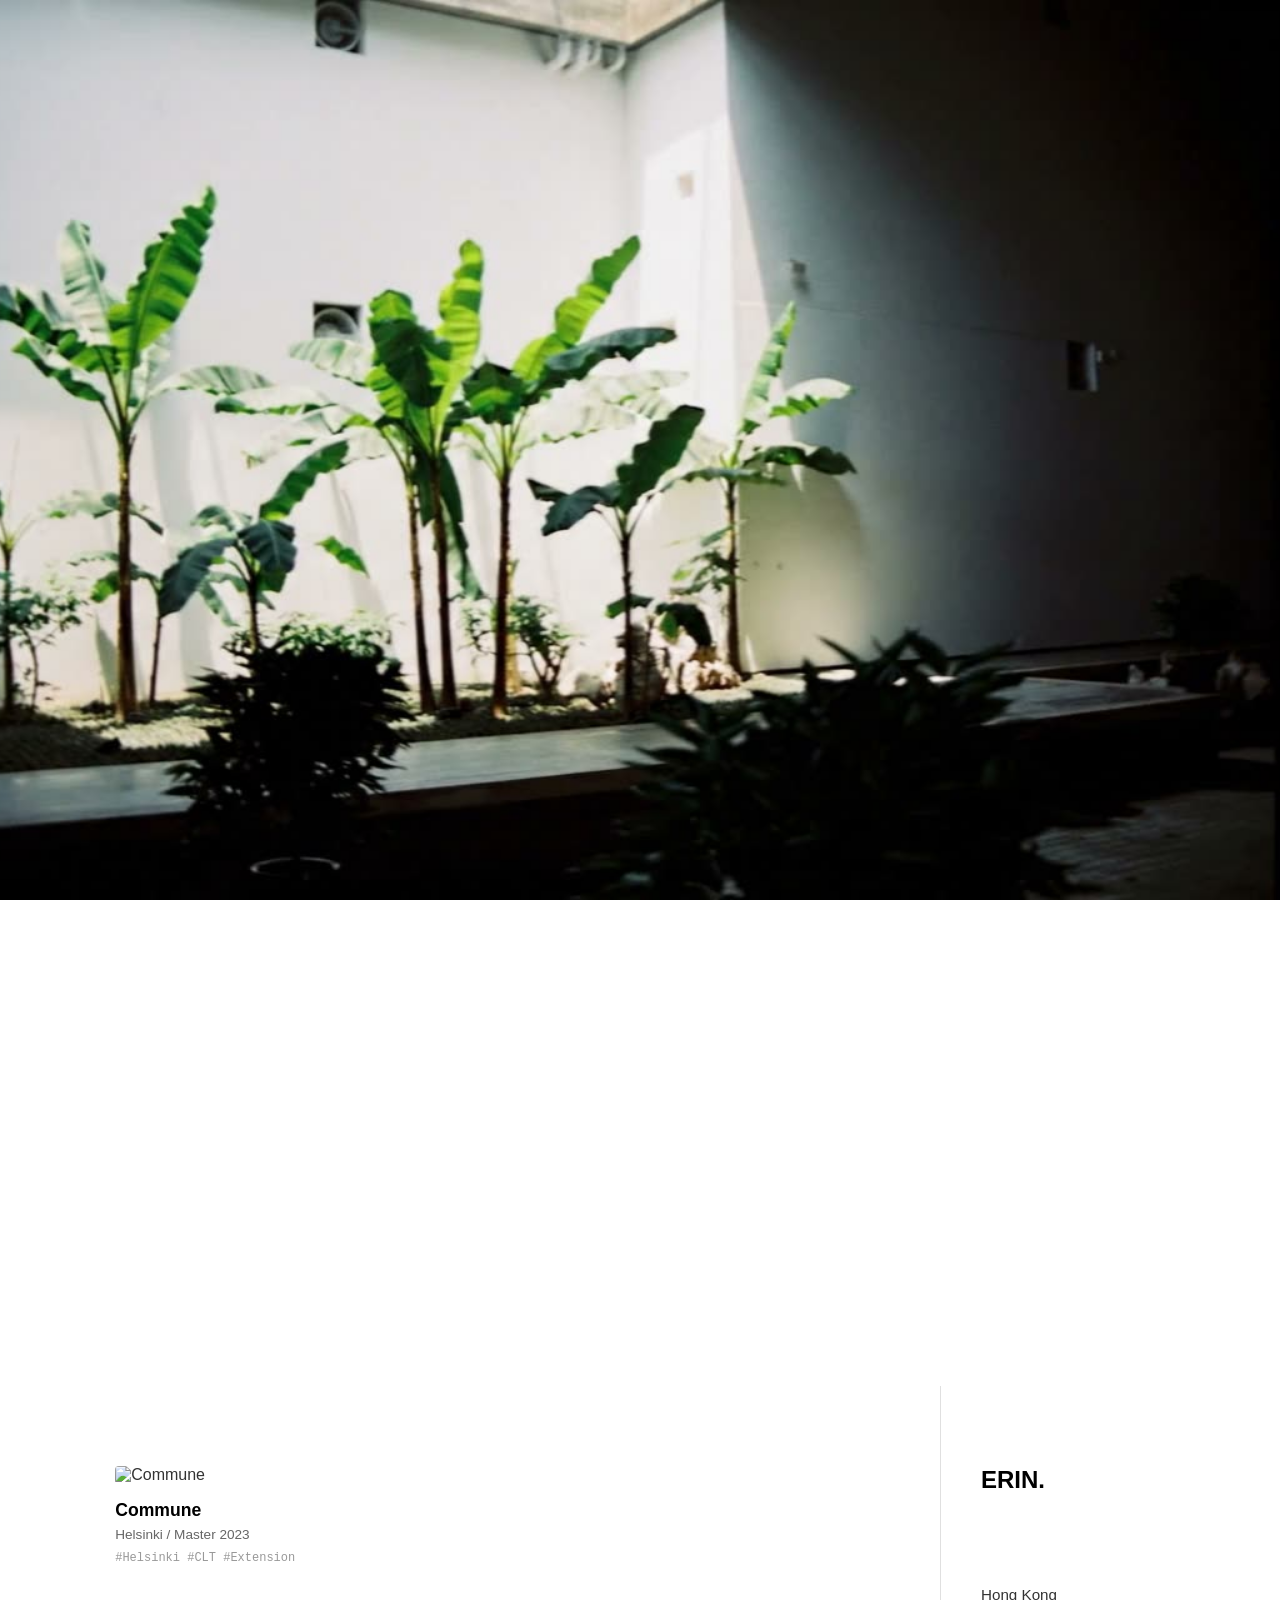
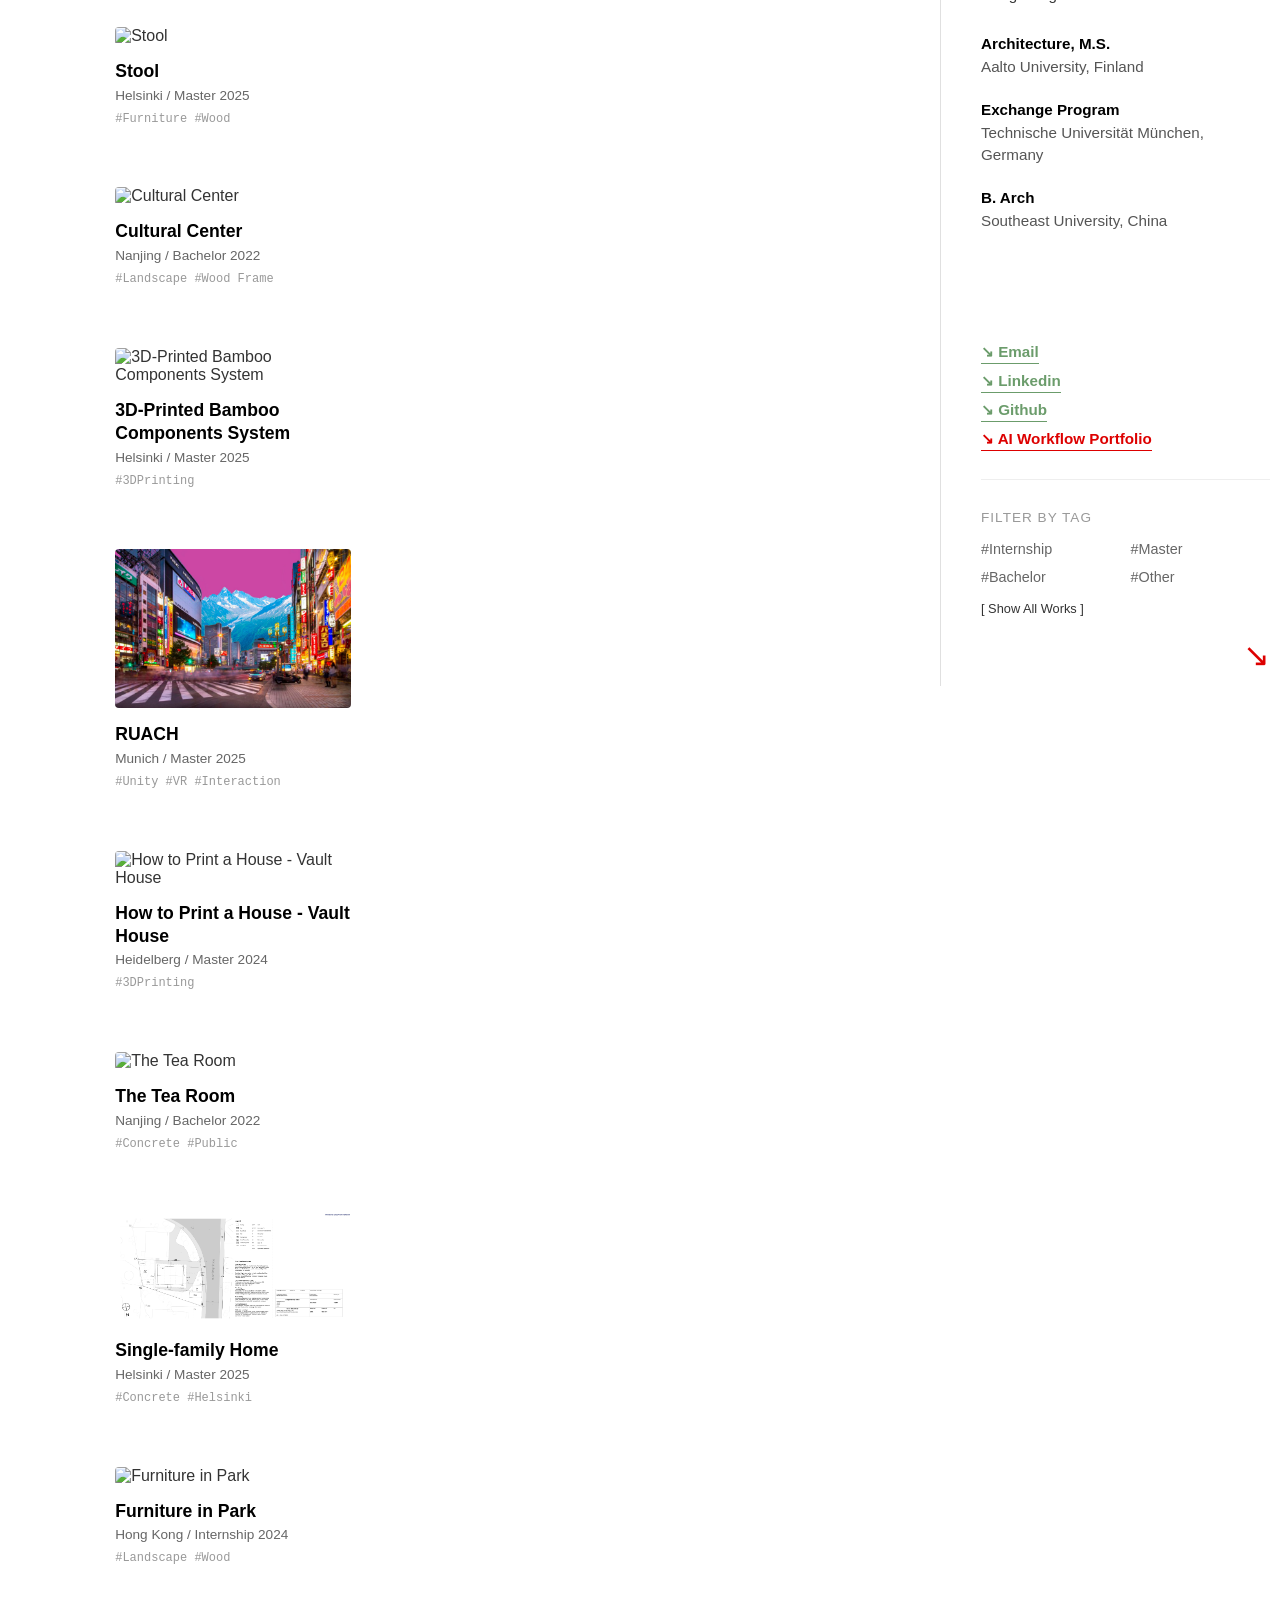
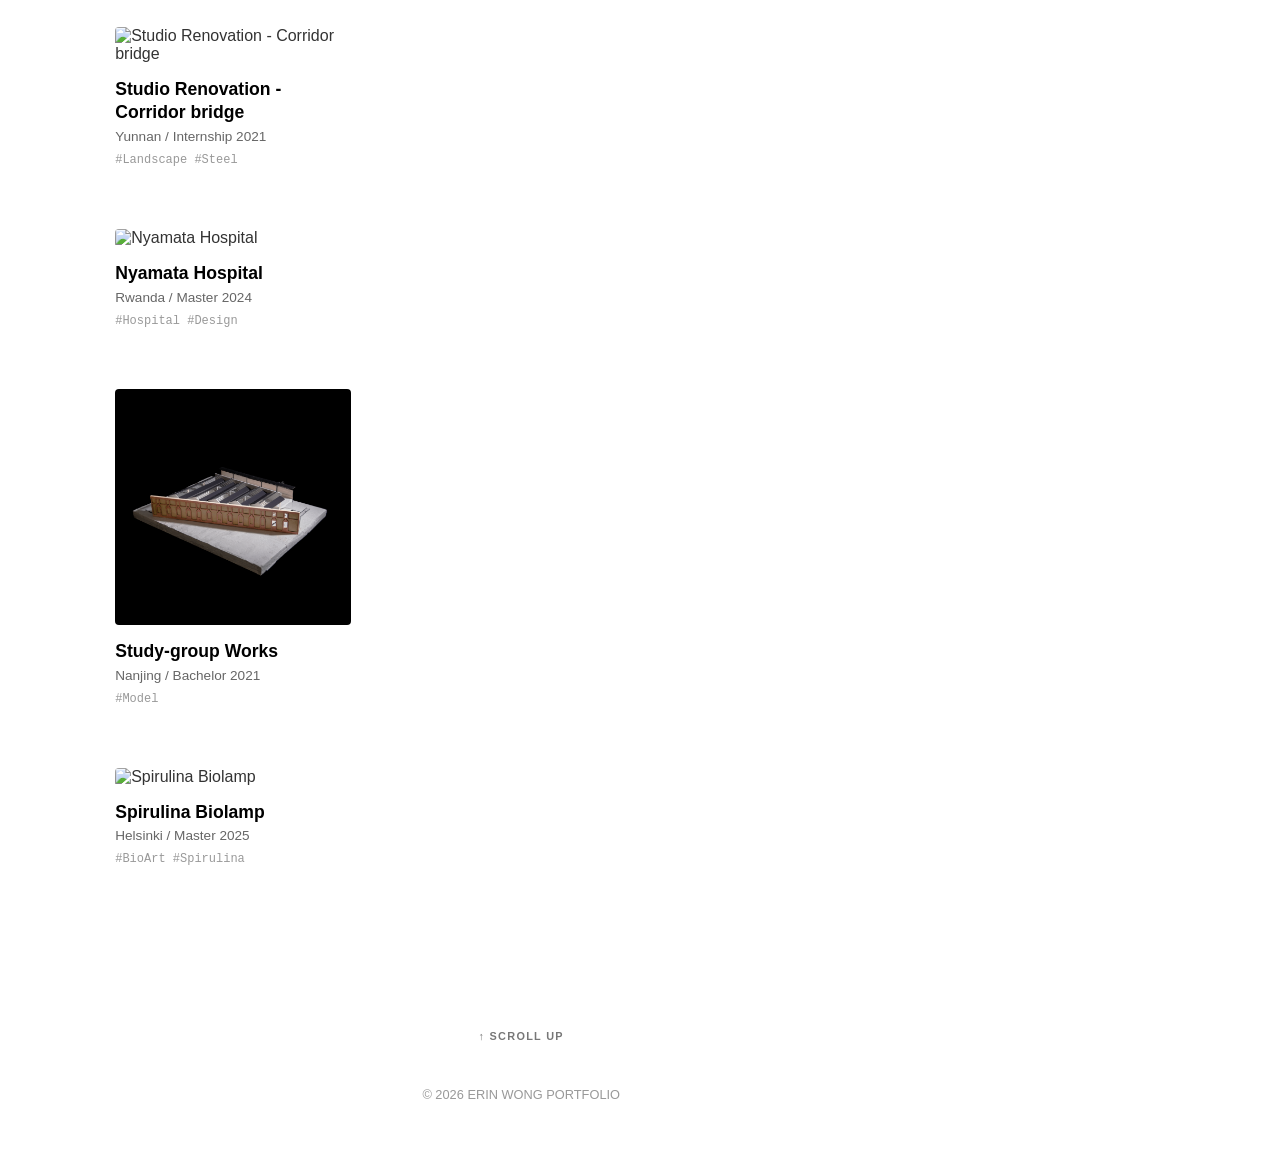
==== commit 22eb0544: "1d" ====
--- a/index.html
+++ b/index.html
@@ -211,6 +211,9 @@
                 <div class="gallery-gutter"></div>
             
             </div> <footer class="gallery-footer">
+                <a class="section-scroll-link gallery-scroll-up" href="#works" aria-label="Return to the beginning of selected works">
+                    ↑ SCROLL UP
+                </a>
                 <p data-i18n="footer">© 2026 ERIN WONG PORTFOLIO</p>
             </footer>
 
--- a/style.css
+++ b/style.css
@@ -32,23 +32,22 @@
     /* 版面控制變數 */
     --hero-pad-left: 100px;
     --hero-pad-right: 100px;
-    --content-pad-left: 300px;
-    --content-pad-right: 300px;
+    --content-pad-left: clamp(48px, 8vw, 150px);
+    --content-pad-right: clamp(48px, 8vw, 150px);
     
     --hero-height: 500px;     
     --hero-pad-vertical: 20px; 
     --hero-content-gap: 60px; 
     
-    --sidebar-width: 400px;
+    --sidebar-width: clamp(340px, 25vw, 430px);
+    --sidebar-content-inset: 40px;
 }
 
 /* RWD 變數調整 */
 @media (max-width: 1400px) {
     :root {
-        --hero-pad-left: 100px;
-        --hero-pad-right: 100px;
-        --content-pad-left: 100px;
-        --content-pad-right: 100px;
+        --hero-pad-left: clamp(40px, 6vw, 80px);
+        --hero-pad-right: clamp(40px, 6vw, 80px);
     }
 }
 
@@ -186,12 +185,27 @@
 
 /* Bio Section */
 .bio-section {
-    padding-top: 120px; padding-bottom: 120px;
-    padding-left: 4%; padding-right: 2%;
+    padding-top: clamp(104px, 7vw, 136px); padding-bottom: clamp(150px, 10vw, 200px);
+    padding-left: 4%; padding-right: 0;
     background-color: var(--white); color: #333; position: relative; z-index: 15;
 }
-.bio-grid { display: flex; width: 100%; align-items: start; }
-.bio-content { flex-grow: 1; padding-left: 70px; padding-right: 60px; }
+.bio-section::after {
+    content: "";
+    position: absolute;
+    top: clamp(104px, 7vw, 136px);
+    right: var(--sidebar-width);
+    bottom: 0;
+    border-left: 1px solid #e0e0e0;
+    pointer-events: none;
+}
+.bio-grid {
+    display: grid;
+    grid-template-columns: minmax(0, 1fr) var(--sidebar-width);
+    column-gap: 0;
+    width: 100%;
+    align-items: center;
+}
+.bio-content { min-width: 0; padding-left: clamp(90px, 6.3vw, 122px); padding-right: clamp(72px, 7vw, 140px); }
 .bio-content h2 { color: var(--green-accent); font-size: 1rem; margin-bottom: 20px; margin-top: 0; }
 .bio-text { 
     font-size: 1.3rem; line-height: 1.5; font-weight: 400; color: #555; margin: 0;
@@ -201,22 +215,48 @@
     max-width: 1100px;
     margin: 10px 0 0;
     color: #111;
-    font-size: clamp(2.3rem, 3.5vw, 4.6rem);
+    font-size: clamp(2.5rem, 3.25vw, 4.25rem);
     font-weight: 500;
-    line-height: 1.14;
+    line-height: 1.1;
     letter-spacing: -0.04em;
 }
 .manifesto-line { display: block; white-space: nowrap; }
-.skills-content { width: 360px; min-width: 360px; margin-left: 40px; margin-right: 0; padding-top: 10px; padding-left: 30px; padding-right: 30px; }
+.skills-content {
+    width: 100%;
+    min-width: 0;
+    margin: 0;
+    padding: 0 16px 0 var(--sidebar-content-inset);
+    align-self: center;
+    transform: none;
+}
 .skills-header { font-size: 0.85rem; font-weight: 700; color: #999; margin-bottom: 15px; text-transform: uppercase; letter-spacing: 1px; }
 .skill-tags { display: flex; flex-wrap: wrap; gap: 8px; }
-.skill-pill { font-size: 0.70rem; color: #999; font-weight: 600; background-color: var(--skill-bg); padding: 4px 12px; border-radius: 20px; font-family: var(--font-base); transition: 0.2s; white-space: nowrap; }
+.bio-grid > .skills-content .skill-tags { width: 100%; max-width: 310px; }
+.skill-pill { font-size: 0.78rem; color: #999; font-weight: 600; background-color: var(--skill-bg); padding: 4px 12px; border-radius: 20px; font-family: var(--font-base); transition: 0.2s; white-space: nowrap; }
 .skill-pill:hover { background-color: var(--green-light); color: var(--green-dark); }
+
+.section-scroll-link {
+    display: inline-flex;
+    align-items: center;
+    justify-content: center;
+    width: fit-content;
+    color: #777;
+    font-family: var(--font-base);
+    font-size: 0.68rem;
+    font-weight: 700;
+    letter-spacing: 0.12em;
+    line-height: 1;
+    text-transform: uppercase;
+    transition: color 220ms ease, transform 220ms ease;
+}
+.section-scroll-link:hover { color: #111; transform: translateY(2px); }
+.section-scroll-link:focus-visible { outline: 2px solid #111; outline-offset: 6px; }
 
 /* =========================================
    4. 首頁作品列表 (Gallery Layout)
    ========================================= */
 .split-container { display: flex; width: 100%; min-height: 100vh; position: relative; background-color: var(--white); z-index: 10; }
+#works { scroll-margin-top: 80px; }
 .gallery-content {
     flex-grow: 1; display: flex; flex-direction: column;
     padding-top: 80px; padding-bottom: 0;
@@ -247,6 +287,8 @@
 .text-box p { font-size: 0.85rem; color: #666; margin: 0; }
 .tags { margin-top: 8px; color: #999; font-family: var(--font-mono); font-size: 0.75rem; line-height: 1.4; }
 .gallery-footer { width: 100%; margin-top: 100px; color: #999; font-size: 0.8rem; text-align: center; clear: both; padding-bottom: 40px; flex-shrink: 0; }
+.gallery-scroll-up { margin: 0 auto 32px; }
+.gallery-scroll-up:hover { transform: translateY(-2px); }
 
 /* =========================================
    5. 側邊欄 (Sidebar)
@@ -260,8 +302,14 @@
     padding-top: 80px; padding-bottom: 40px; 
     padding-left: 15px; padding-right: 35px; 
 }
-.sticky-sidebar { padding-left: 40px; padding-right: 10px; padding-bottom: 12px; }
-.project-info-sidebar { height: calc(100vh - 80px); top: 80px; padding-top: 60px; }
+.sticky-sidebar { padding-left: var(--sidebar-content-inset); padding-right: 10px; padding-bottom: 12px; }
+.project-info-sidebar {
+    height: calc(100vh - 80px);
+    top: 80px;
+    padding-top: clamp(40px, 4vw, 64px);
+    padding-left: clamp(28px, 2.4vw, 44px);
+    padding-right: clamp(28px, 2.4vw, 44px);
+}
 .sidebar-top-content { flex-grow: 1; display: flex; flex-direction: column; }
 .sidebar-lower-content { margin-top: auto; }
 .sidebar-contact-box { margin-top: 0; margin-bottom: 28px; }
@@ -277,15 +325,15 @@
 .sidebar-scroll-content::-webkit-scrollbar-thumb:hover { background-color: #999; }
 
 .info-content { flex-grow: 1; display: flex; flex-direction: column; }
-.sidebar-title { font-size: 3rem; line-height: 1.1; margin: 0 0 30px 0; color: #222; }
+.sidebar-title { font-size: clamp(2.35rem, 3vw, 3rem); line-height: 1.08; margin: 0 0 30px 0; color: #222; text-wrap: balance; }
 .sidebar-description p { 
     font-size: var(--text-size-body); line-height: 1.5; color: var(--text-color-body);       
-    margin-bottom: 20px; text-align: justify; text-justify: inter-word; 
+    margin-bottom: 20px; text-align: left; text-wrap: pretty;
 }
 .meta-block { border-top: 1px solid #eee; padding-top: 20px; }
 .meta-data p { margin: 10px 0; font-size: var(--text-size-meta); color: #333; font-family: var(--font-mono); }
 .sidebar-bottom-group { margin-top: auto; padding-top: 40px; }
-.project-info-sidebar .skills-content { width: 100%; min-width: auto; padding: 0 !important; margin-top: 0; margin-bottom: 25px; }
+.project-info-sidebar .skills-content { width: 100%; min-width: auto; padding: 0 !important; margin-top: 0; margin-bottom: 25px; transform: none; }
 .sidebar-top .logo { font-size: 1.5rem; font-weight: 900; margin-bottom: 40px; display: block; color: #000; }
 .bio-info h2 { font-size: var(--text-size-h2); color: #000; margin: 0 0 10px 0; text-transform: uppercase;}
 .location { color: #333; margin-bottom: 30px; font-size: var(--text-size-meta);}
@@ -294,9 +342,9 @@
 .contact-box { margin-top: 40px; }
 .phone-numbers { font-size: var(--text-size-meta); color: #555; line-height: 1.6; margin-bottom: 20px; }
 .social-links { display: flex; flex-direction: column; gap: 8px; font-family: var(--font-base); }
-.arrow-link { font-size: var(--text-size-meta); color: var(--green-accent); border-bottom: 1px solid var(--green-accent); width: fit-content; padding-bottom: 2px; }
+.arrow-link { font-size: var(--text-size-meta); font-weight: 700; color: var(--green-accent); border-bottom: 1px solid var(--green-accent); width: fit-content; padding-bottom: 2px; }
 .arrow-link:hover { color: var(--green-dark); border-bottom-color: var(--green-dark); }
-.ai-workflow-link { color: var(--red-link); border-bottom-color: var(--red-link); }
+.ai-workflow-link { color: var(--red-link); border-bottom-color: var(--red-link); font-weight: 900; }
 .ai-workflow-link:hover { color: #000; border-bottom-color: #000; }
 .category-filter-list { margin-bottom: 30px; display: flex; flex-direction: column; gap: 5px; }
 .cat-btn { font-size: 1rem; color: #888; text-transform: uppercase; letter-spacing: 1px; cursor: pointer; width: fit-content; }
@@ -320,12 +368,12 @@
 .detail-page-body { background: #fff; }
 
 .vertical-layout-container { display: flex; width: 100%; min-height: 100vh; padding-top: 80px; box-sizing: border-box; position: relative; }
-.vertical-gallery-content { flex-grow: 1; padding: 0; box-sizing: border-box; display: flex; flex-direction: column; }
+.vertical-gallery-content { flex: 1 1 auto; min-width: 0; padding: 0; box-sizing: border-box; display: flex; flex-direction: column; }
 
 /* 專案主圖 (Hero) */
 .project-hero-split {
     width: 100%; 
-    min-height: var(--hero-height); 
+    min-height: clamp(360px, 42vw, 620px);
     display: flex; 
     justify-content: center; 
     align-items: center; 
@@ -341,9 +389,16 @@
     display: block; box-shadow: 0 10px 30px rgba(0,0,0,0.05); 
     border-radius: 4px; object-fit: cover; object-position: center; 
 }
+.project-hero-split video {
+    display: block;
+    max-width: 100%;
+    max-height: 80vh;
+    border-radius: 4px;
+    object-fit: cover;
+}
 
 /* 內容區塊 */
-.content-wrapper { box-sizing: border-box; padding-top: 0; padding-bottom: 100px; padding-left: var(--content-pad-left); padding-right: var(--content-pad-right); }
+.content-wrapper { box-sizing: border-box; width: 100%; padding-top: 0; padding-bottom: clamp(72px, 8vw, 120px); padding-left: var(--content-pad-left); padding-right: var(--content-pad-right); }
 .gallery-block { margin-bottom: 56px; width: 100%; max-width: 100%; margin-left: 0; margin-right: 0; }
 
 /* 專案 Contribution Block (What I Did — aligned with text-block-row) */
@@ -445,21 +500,27 @@
 
 /* 文字區塊 */
 .text-block-row {
-    display: flex; justify-content: space-between; align-items: flex-start;
-    width: 100%; max-width: 100%; margin: 52px 0 52px 0;
+    display: grid;
+    grid-template-columns: minmax(150px, 0.34fr) minmax(0, 0.66fr);
+    column-gap: clamp(32px, 5vw, 72px);
+    align-items: start;
+    width: 100%;
+    max-width: 960px;
+    margin: clamp(56px, 6vw, 88px) auto;
 }
 .text-block-row h3 { 
-    width: 30%; 
+    width: auto;
     font-size: var(--text-size-h3); margin-top: 0; color: #000; line-height: 1.2;
 }
 .text-block-row > div {
-    width: 65%; 
+    width: auto;
     display: flex; flex-direction: column; gap: 1.5rem; 
 }
 .text-block-row p { 
     width: 100%; 
     font-size: var(--text-size-body); line-height: var(--line-height-body); color: var(--text-color-body); margin: 0;
-    text-align: justify; text-justify: inter-word;  
+    text-align: left;
+    text-wrap: pretty;
 }
 
 .img-focus-top { object-position: top center !important; }
@@ -468,6 +529,37 @@
 .img-focus-left { object-position: center left !important; }
 .img-focus-right { object-position: center right !important; }
 
+/* Editorial motion system */
+[data-aos] {
+    transition-duration: 650ms !important;
+    transition-timing-function: cubic-bezier(0.22, 1, 0.36, 1) !important;
+}
+
+[data-aos="fade-up"],
+[data-aos="zoom-in"] {
+    opacity: 0;
+    transform: translate3d(0, 16px, 0) scale(1) !important;
+}
+
+[data-aos="fade-up"].aos-animate,
+[data-aos="zoom-in"].aos-animate {
+    opacity: 1;
+    transform: translate3d(0, 0, 0) scale(1) !important;
+}
+
+.content-wrapper > .gallery-block:nth-child(3n + 2)[data-aos],
+.gallery-block > div:nth-child(2)[data-aos] {
+    transition-delay: 80ms !important;
+}
+
+@media (min-width: 1025px) {
+    .text-block-row h3 {
+        position: sticky;
+        top: 112px;
+        align-self: start;
+    }
+}
+
 
 /* =========================================
    7. RWD 手機/平板 調整區域
@@ -477,20 +569,24 @@
     .top-bar { padding: 20px 20px; }
     .hero-top-nav, .hero-bottom-nav { padding-left: 20px; padding-right: 20px; }
     .bio-content { padding-left: 30px; padding-right: 30px; }
-    .skills-content { width: 100%; min-width: auto; margin-left: 0; margin-right: 0; padding-left: 30px; padding-right: 30px; }
+    .skills-content { width: 100%; min-width: auto; margin-left: 0; margin-right: 0; padding-left: 30px; padding-right: 30px; transform: none; }
     .gallery-content { padding-left: 5%; padding-right: 5%; }
     .split-container { flex-direction: column-reverse; }
     .vertical-layout-container { flex-direction: column-reverse; padding-top: 60px; }
     .sticky-sidebar { width: 100%; min-width: auto; height: auto; position: relative; padding: 40px 40px; border-left: none; }
     .sidebar-scroll-content { padding-left: 0; padding-right: 0; }
-    .project-info-sidebar { width: 100%; min-width: auto; height: auto; position: relative; top: 0; padding: 40px 20px; }
+    .project-info-sidebar { width: 100%; min-width: auto; height: auto; position: relative; top: 0; padding: 48px clamp(24px, 5vw, 52px); }
+    .project-info-sidebar .sidebar-scroll-content { overflow: visible; }
+    .project-info-sidebar .sidebar-description { max-width: 900px; }
+    .project-info-sidebar .sidebar-bottom-group { margin-top: 36px; }
     .project-hero-split { min-height: 50vh; padding: 40px 20px; }
     .content-wrapper { padding: 40px 20px; }
-    .text-block-row { flex-direction: column; }
+    .text-block-row { grid-template-columns: 1fr; row-gap: 18px; }
     .text-block-row h3 { width: 100%; margin-bottom: 15px; }
     .text-block-row > div { width: 100%; } 
     .detail-nav { padding: 20px; }
     .bio-section { padding: 60px 30px; }
+    .bio-section::after { display: none; }
     .sidebar-next-project-container { text-align: center; }
     
     /* 平板/手機上，重置圖片比例，讓它們自然顯示，避免手機上看太小 */
@@ -572,6 +668,14 @@
         padding-bottom: 60px;
         border-top: 1px solid #eee; 
     }
+    .project-info-sidebar .sidebar-title { font-size: clamp(2.25rem, 11vw, 2.75rem); margin-bottom: 28px; }
+    .detail-nav { gap: 12px; }
+    .detail-nav-left { gap: 10px; min-width: 0; }
+    .detail-nav-center { display: none; }
+    .detail-nav-right { flex: 0 0 auto; }
+    .detail-nav .lang-btn:not(.lang-active) { display: none; }
+    .detail-nav .nav-text-link { white-space: nowrap; font-size: 0.72rem; }
+    .detail-logo { font-size: 1.1rem; }
 
     /* 專案卡片修正 */
     .project-card { width: 100%; margin-bottom: 40px; }
@@ -630,5 +734,19 @@
     /* Contribution block: inherits text-block-row mobile stacking */
 }
 
+@media (prefers-reduced-motion: reduce) {
+    html { scroll-behavior: auto; }
+    *, *::before, *::after {
+        animation-duration: 0.01ms !important;
+        animation-iteration-count: 1 !important;
+        transition-duration: 0.01ms !important;
+    }
+    [data-aos] {
+        opacity: 1 !important;
+        transform: none !important;
+        transition-delay: 0ms !important;
+    }
+}
+
 /* Desktop: hide the sidebar lang switcher */
 .sidebar-lang-switcher { display: none; }
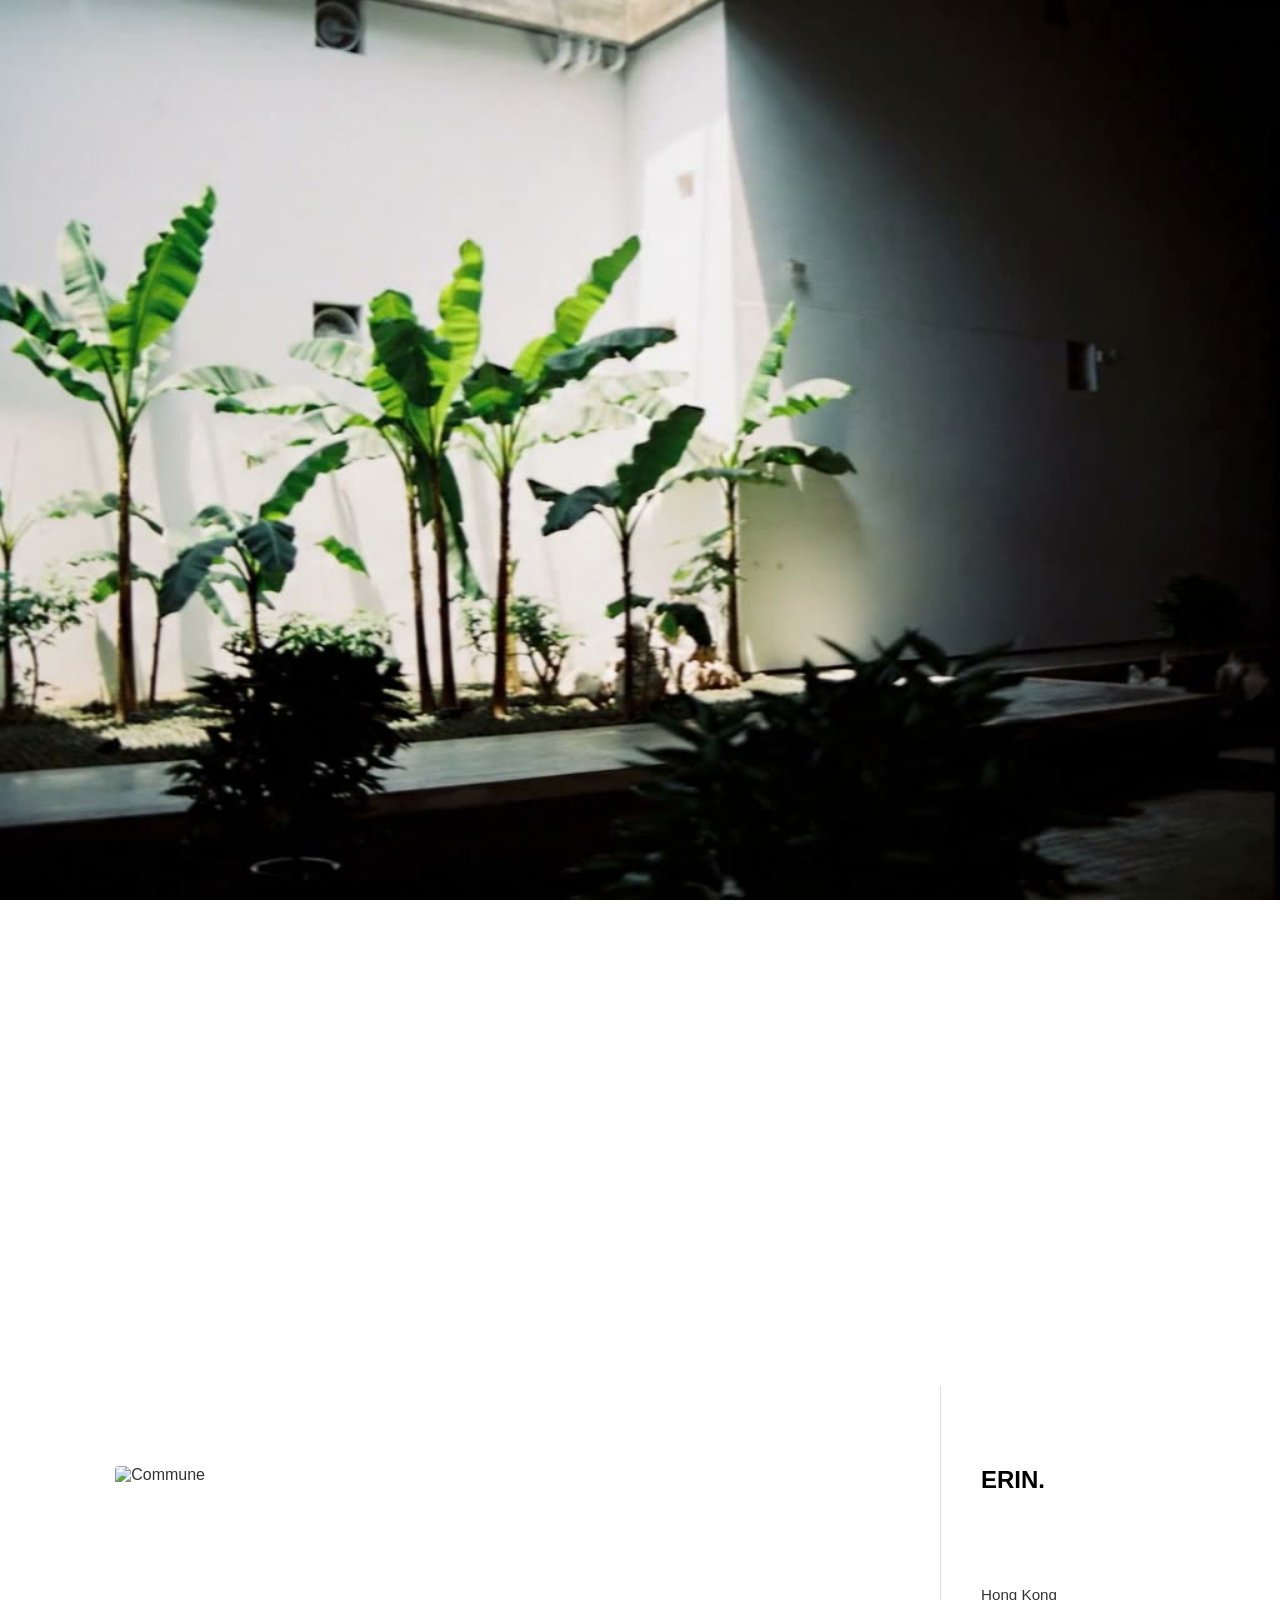
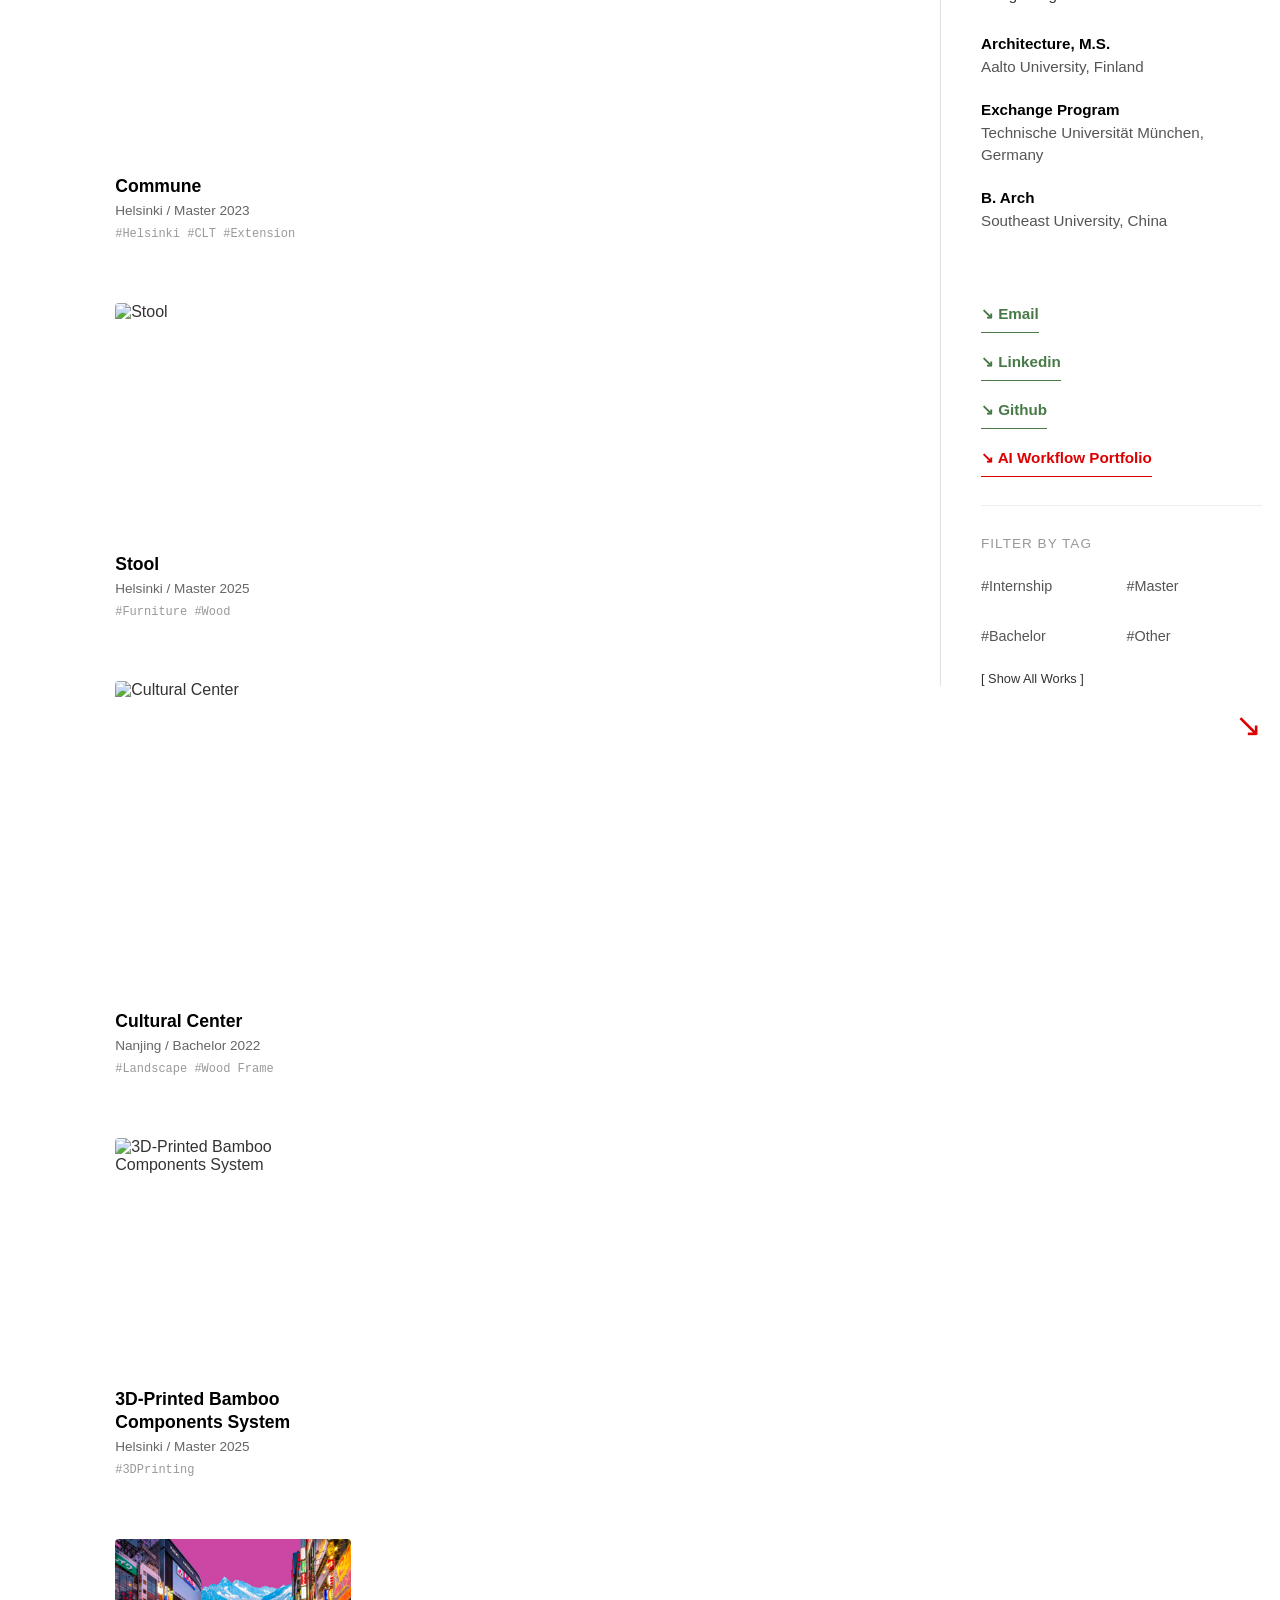
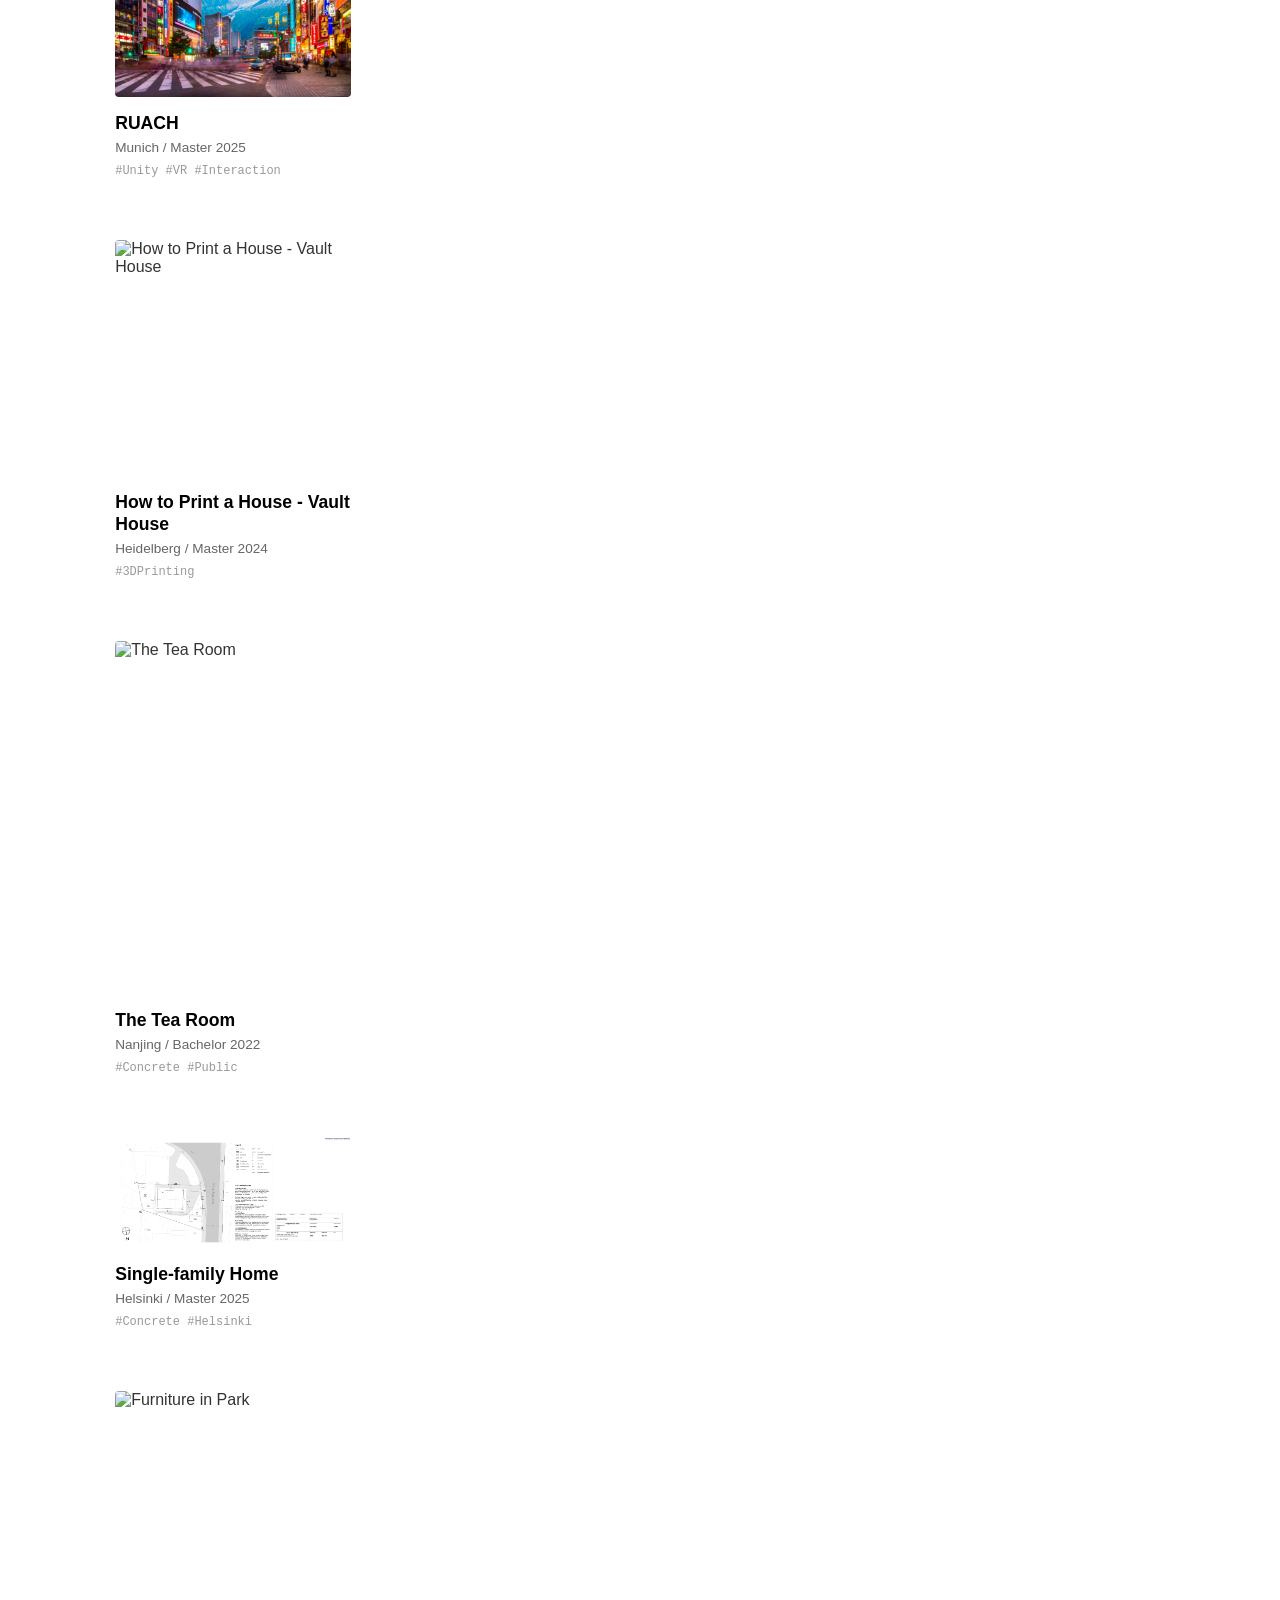
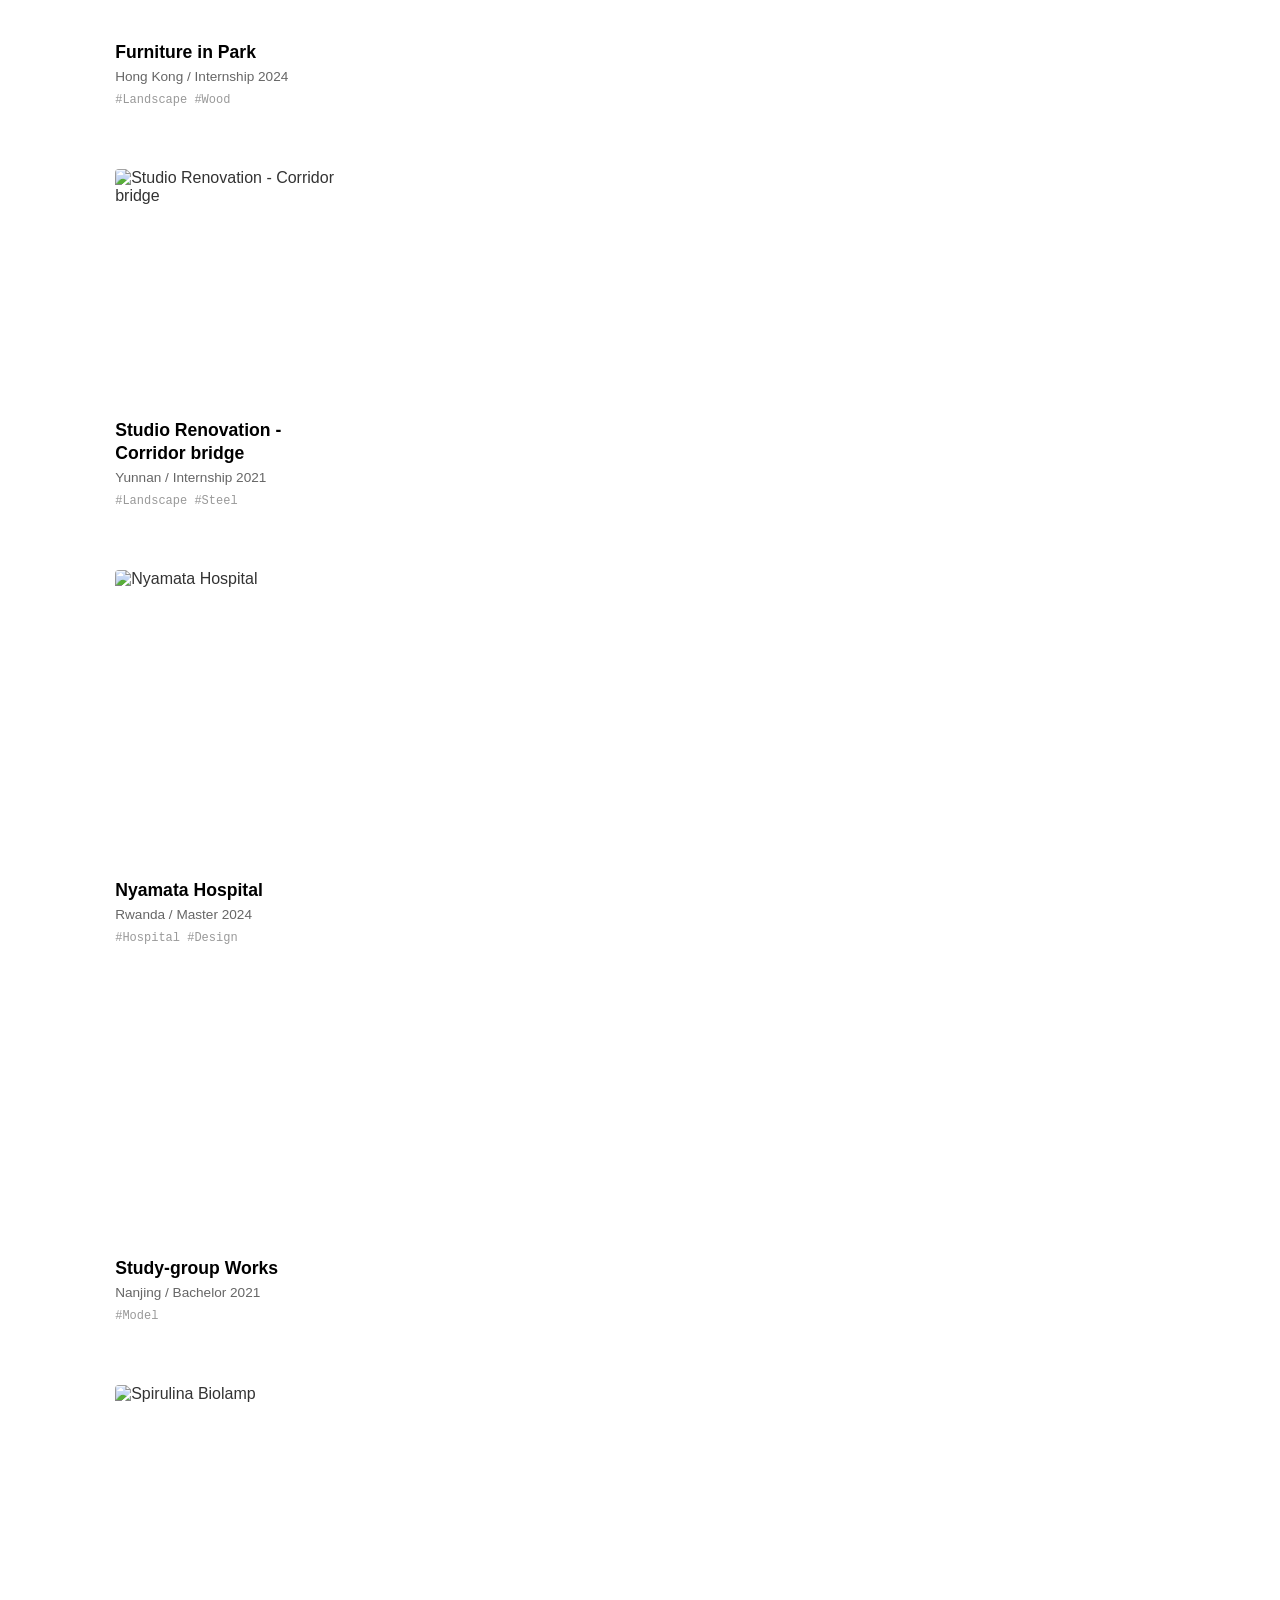
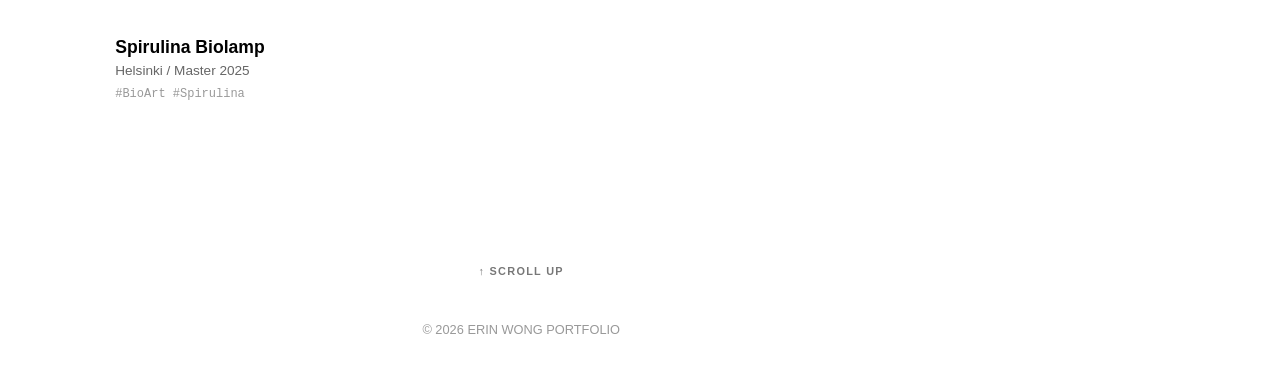
==== commit 20f5e5ed: "3d" ====
--- a/index.html
+++ b/index.html
@@ -16,6 +16,7 @@
     <link href="https://unpkg.com/aos@2.3.1/dist/aos.css" rel="stylesheet">
 </head>
 <body>
+    <a class="skip-link" href="#works">Skip to selected works</a>
 
     <nav class="top-bar hidden-nav">
         <div class="nav-lang-switcher">
@@ -66,7 +67,7 @@
 
             <div class="nav-center">
                 <span class="big-text" data-i18n="hero.center">SYSTEM</span>
-                <button class="scroll-indicator" onclick="document.querySelector('.bio-section').scrollIntoView({behavior:'smooth'})" aria-label="Scroll down" data-i18n="hero.scroll">↓ scroll</button>
+                <a class="scroll-indicator" href="#about" aria-label="Scroll to introduction" data-i18n="hero.scroll">↓ scroll</a>
             </div>
 
             <div class="nav-side right">
@@ -76,7 +77,7 @@
     </header>
 
 
-    <section class="bio-section" data-aos="fade-up">
+    <section class="bio-section" id="about" data-aos="fade-up">
         <div class="bio-grid">
             <div class="bio-content">
                 <p class="manifesto-text">
@@ -116,36 +117,37 @@
     <div class="split-container" id="works">
 
         <main class="gallery-content">
+            <h2 class="visually-hidden">Selected Works</h2>
 
             <div id="masonry-container">
 
                 <a href="commune.html" class="project-card" data-category="master" data-type="architecture" data-tags="wood clt extension" data-aos="fade-up">
-                    <div class="image-box"><img src="commune/commune_icon.jpg" alt="Commune Project"></div>
+                    <div class="image-box"><img loading="lazy" decoding="async" width="924" height="1155" src="commune/commune_icon.jpg" alt="Commune Project"></div>
                     <div class="text-box"><h3>Commune</h3><p data-i18n="card.commune.sub">Helsinki / Master 2023</p></div>
                     <div class="tags">#Helsinki #CLT #Extension</div>
                 </a>
 
                 <a href="stool.html" class="project-card" data-category="master" data-type="furniture" data-tags="wood furniture" data-aos="fade-up">
-                    <div class="image-box"><img src="stool/stool_icon.jpg" alt="Stool"></div>
+                    <div class="image-box"><img loading="lazy" decoding="async" width="725" height="725" src="stool/stool_icon.jpg" alt="Stool"></div>
                     <div class="text-box"><h3>Stool</h3><p data-i18n="card.stool.sub">Helsinki / Master 2025</p></div>
                     <div class="tags">#Furniture #Wood</div>
                 </a>
 
                 <a href="cultural-center.html" class="project-card" data-category="bachelor" data-type="architecture" data-tags="wood landscape" data-aos="fade-up">
-                    <div class="image-box"><img src="cultural-center/cultural_icon.jpg" alt="Cultural Center"></div>
+                    <div class="image-box"><img loading="lazy" decoding="async" width="2015" height="2687" src="cultural-center/cultural_icon.jpg" alt="Cultural Center"></div>
                     <div class="text-box"><h3>Cultural Center</h3><p data-i18n="card.cultural.sub">Nanjing / Bachelor 2022</p></div>
                     <div class="tags">#Landscape #Wood Frame</div>
                 </a>
 
                 <a href="bamboo.html" class="project-card" data-category="master" data-type="3dprinting" data-tags="3dprinting" data-aos="fade-up">
-                    <div class="image-box"><img src="bamboo/bamboo_icon.jpg" alt="3D-Printed Bamboo Components System"></div>
+                    <div class="image-box"><img loading="lazy" decoding="async" width="1442" height="1442" src="bamboo/bamboo_icon.jpg" alt="3D-Printed Bamboo Components System"></div>
                     <div class="text-box"><h3>3D-Printed Bamboo Components System</h3><p data-i18n="card.bamboo.sub">Helsinki / Master 2025</p></div>
                     <div class="tags">#3DPrinting</div>
                 </a>
 
                  <a href="tri-stool.html" class="project-card" data-category="master" data-type="vr" data-tags="unity vr interaction" data-aos="fade-up">
                      <div class="image-box">
-                           <img src="ruach/RUACH_icon.jpg" alt="RUACH - Interactive VR Experience">
+                           <img loading="lazy" decoding="async" width="1461" height="984" src="ruach/RUACH_icon.jpg" alt="RUACH - Interactive VR Experience">
                      </div>
                      <div class="text-box">
                      <h3>RUACH</h3>
@@ -155,55 +157,55 @@
                 </a>
 
                 <a href="vault-house.html" class="project-card" data-category="master" data-type="3dprinting" data-tags="3dprinting concrete" data-aos="fade-up">
-                    <div class="image-box"><img src="vault-house/vault_icon.jpg" alt="Vault House"></div>
+                    <div class="image-box"><img loading="lazy" decoding="async" width="1707" height="1707" src="vault-house/vault_icon.jpg" alt="Vault House"></div>
                     <div class="text-box"><h3>How to Print a House - Vault House</h3><p data-i18n="card.vault.sub">Heidelberg / Master 2024</p></div>
                     <div class="tags">#3DPrinting </div>
                 </a>
 
                 <a href="tearoom.html" class="project-card" data-category="bachelor" data-type="architecture" data-tags="concrete public landscape" data-aos="fade-up">
-                    <div class="image-box"><img src="tearoom/tearoom_icon.jpg" alt="The Tea Room"></div>
+                    <div class="image-box"><img loading="lazy" decoding="async" width="720" height="1080" src="tearoom/tearoom_icon.jpg" alt="The Tea Room"></div>
                     <div class="text-box"><h3>The Tea Room</h3><p data-i18n="card.tearoom.sub">Nanjing / Bachelor 2022</p></div>
                     <div class="tags">#Concrete #Public</div>
                 </a>
 
                  <a href="Single-family-home.html" class="project-card" data-category="master" data-type="architecture" data-tags="concrete" data-aos="fade-up">
-                    <div class="image-box"><img src="Single-family-home/Single-family_icon.jpg" alt="Single-family-home"></div>
+                    <div class="image-box"><img loading="lazy" decoding="async" width="3572" height="1684" src="Single-family-home/Single-family_icon.jpg" alt="Single-family-home"></div>
                     <div class="text-box"><h3>Single-family Home</h3><p data-i18n="card.sfh.sub">Helsinki / Master 2025</p></div>
                     <div class="tags">#Concrete #Helsinki</div>
                 </a>
 
                 <a href="furniture-park.html" class="project-card" data-category="internship" data-type="furniture" data-tags="wood furniture landscape" data-aos="fade-up">
-                    <div class="image-box"><img src="furniture-park/furniture_icon.jpg" alt="Furniture in Park"></div>
+                    <div class="image-box"><img loading="lazy" decoding="async" width="1080" height="1080" src="furniture-park/furniture_icon.jpg" alt="Furniture in Park"></div>
                     <div class="text-box"><h3>Furniture in Park</h3><p data-i18n="card.park.sub">Hong Kong / Internship 2024</p></div>
                     <div class="tags">#Landscape #Wood</div>
                 </a>
 
                 <a href="studio-renovation.html" class="project-card" data-category="internship" data-type="architecture" data-tags="steel landscape" data-aos="fade-up">
-                    <div class="image-box"><img src="studio-renovation/Studio-Renovation_icon.png" alt="Studio Renovation"></div>
+                    <div class="image-box"><img loading="lazy" decoding="async" width="1080" height="1080" src="studio-renovation/Studio-Renovation_icon.png" alt="Studio Renovation"></div>
                     <div class="text-box"><h3>Studio Renovation - Corridor bridge</h3><p data-i18n="card.studio.sub">Yunnan / Internship 2021</p></div>
                     <div class="tags">#Landscape #Steel</div>
                 </a>
 
                 <a href="nyamata.html" class="project-card" data-category="master" data-type="architecture" data-tags="hospital design" data-aos="fade-up">
-                    <div class="image-box"><img src="nyamata/nyamata_icon.jpg" alt="Nyamata Hospital"></div>
+                    <div class="image-box"><img loading="lazy" decoding="async" width="858" height="1073" src="nyamata/nyamata_icon.jpg" alt="Nyamata Hospital"></div>
                     <div class="text-box"><h3>Nyamata Hospital</h3><p data-i18n="card.nyamata.sub">Rwanda / Master 2024</p></div>
                     <div class="tags">#Hospital #Design</div>
                 </a>
 
                  <a href="Study-group-Works.html" class="project-card" data-category="bachelor" data-type="architecture" data-tags="model " data-aos="fade-up">
-                    <div class="image-box"><img src="study-group/Study-group-Works_icon.jpg" alt="Study-group-Works"></div>
+                    <div class="image-box"><img loading="lazy" decoding="async" width="7158" height="7158" src="study-group/Study-group-Works_icon.jpg" alt="Study-group-Works"></div>
                     <div class="text-box"><h3>Study-group Works</h3><p data-i18n="card.study.sub">Nanjing / Bachelor 2021</p></div>
                     <div class="tags">#Model</div>
                 </a>
 
                 <!-- <a href="tri-stool.html" class="project-card" data-category="master" data-type="furniture" data-tags="wood furniture" data-aos="fade-up">
-                    <div class="image-box"><img src="tri-stool/tri_stool_icon.jpg" alt="Tri-Stool"></div>
+                    <div class="image-box"><img loading="lazy" decoding="async" src="tri-stool/tri_stool_icon.jpg" alt="Tri-Stool"></div>
                     <div class="text-box"><h3>Tri-Stool</h3><p>Helsinki / Master 2025</p></div>
                     <div class="tags">#Furniture #Wood</div>
                 </a> -->
 
                 <a href="spirulina.html" class="project-card" data-category="master" data-type="other" data-tags="bioart" data-aos="fade-up">
-                    <div class="image-box"><img src="spirulina/spirulina_icon.jpg" alt="Spirulina Biolamp"></div>
+                    <div class="image-box"><img loading="lazy" decoding="async" width="4480" height="4480" src="spirulina/spirulina_icon.jpg" alt="Spirulina Biolamp"></div>
                     <div class="text-box"><h3>Spirulina Biolamp</h3><p data-i18n="card.spirulina.sub">Helsinki / Master 2025</p></div>
                     <div class="tags">#BioArt #Spirulina</div>
                 </a>
--- a/style.css
+++ b/style.css
@@ -65,6 +65,33 @@
 
 * { box-sizing: border-box; }
 
+.skip-link {
+    position: fixed;
+    top: 12px;
+    left: 12px;
+    z-index: 5000;
+    padding: 12px 16px;
+    background: #111;
+    color: #fff;
+    font-size: 0.85rem;
+    font-weight: 700;
+    transform: translateY(-160%);
+    transition: transform 180ms ease;
+}
+.skip-link:focus { transform: translateY(0); }
+
+.visually-hidden {
+    position: absolute !important;
+    width: 1px !important;
+    height: 1px !important;
+    padding: 0 !important;
+    margin: -1px !important;
+    overflow: hidden !important;
+    clip: rect(0, 0, 0, 0) !important;
+    white-space: nowrap !important;
+    border: 0 !important;
+}
+
 html {
     scroll-behavior: smooth;
 }
@@ -77,8 +104,13 @@
     overflow-x: hidden;
 }
 
-a { color: #333; text-decoration: none; transition: 0.3s; }
+a { color: #333; text-decoration: none; transition: color 0.3s ease; }
 a:hover { color: var(--green-accent); }
+a:focus-visible,
+button:focus-visible {
+    outline: 2px solid #111;
+    outline-offset: 4px;
+}
 
 /* =========================================
    2. 導航欄 (Navigation)
@@ -109,7 +141,8 @@
     background: none; border: none; cursor: pointer;
     font-family: var(--font-base); font-size: 0.7rem; font-weight: 700;
     text-transform: uppercase; letter-spacing: 0.5px;
-    color: #aaa; padding: 3px 5px;
+    color: #767676; padding: 11px 8px;
+    min-width: 44px; min-height: 44px;
     transition: color 0.2s ease;
 }
 .lang-btn:hover { color: #000; }
@@ -180,7 +213,7 @@
 .nav-center { display: flex; flex-direction: column; align-items: center; justify-content: center; width: auto; }
 .hero-top-nav span.big-text,
 .hero-bottom-nav span.big-text { color: rgba(255,255,255,0.75); font-size: 0.85rem; font-weight: 700; text-transform: uppercase; letter-spacing: 2px; }
-.scroll-indicator { color: #fff; font-size: 0.6rem; text-transform: uppercase; letter-spacing: 1px; opacity: 1; margin-top: 8px; font-weight: 600; background: none; border: none; padding: 0; cursor: pointer; font-family: inherit; transition: opacity 0.2s; }
+.scroll-indicator { color: #fff; font-size: 0.6rem; text-transform: uppercase; letter-spacing: 1px; opacity: 1; margin-top: 2px; font-weight: 600; background: none; border: none; padding: 14px 10px; min-height: 44px; cursor: pointer; font-family: inherit; transition: opacity 0.2s; }
 .scroll-indicator:hover { opacity: 0.6; }
 
 /* Bio Section */
@@ -189,6 +222,7 @@
     padding-left: 4%; padding-right: 0;
     background-color: var(--white); color: #333; position: relative; z-index: 15;
 }
+#about { scroll-margin-top: 80px; }
 .bio-section::after {
     content: "";
     position: absolute;
@@ -229,10 +263,10 @@
     align-self: center;
     transform: none;
 }
-.skills-header { font-size: 0.85rem; font-weight: 700; color: #999; margin-bottom: 15px; text-transform: uppercase; letter-spacing: 1px; }
+.skills-header { font-size: 0.85rem; font-weight: 700; color: #767676; margin-bottom: 15px; text-transform: uppercase; letter-spacing: 1px; }
 .skill-tags { display: flex; flex-wrap: wrap; gap: 8px; }
 .bio-grid > .skills-content .skill-tags { width: 100%; max-width: 310px; }
-.skill-pill { font-size: 0.78rem; color: #999; font-weight: 600; background-color: var(--skill-bg); padding: 4px 12px; border-radius: 20px; font-family: var(--font-base); transition: 0.2s; white-space: nowrap; }
+.skill-pill { font-size: 0.78rem; color: #707070; font-weight: 600; background-color: var(--skill-bg); padding: 4px 12px; border-radius: 20px; font-family: var(--font-base); transition: background-color 0.2s ease, color 0.2s ease; white-space: nowrap; }
 .skill-pill:hover { background-color: var(--green-light); color: var(--green-dark); }
 
 .section-scroll-link {
@@ -270,6 +304,7 @@
     color: #aaa; cursor: pointer; transition: color 0.2s ease;
     background: transparent; white-space: nowrap; text-decoration: none;
     line-height: 1;
+    display: inline-flex; align-items: center; min-height: 44px;
 }
 .type-filter-pill:hover,
 .top-bar .type-filter-pill:hover { color: #000; }
@@ -302,7 +337,7 @@
     padding-top: 80px; padding-bottom: 40px; 
     padding-left: 15px; padding-right: 35px; 
 }
-.sticky-sidebar { padding-left: var(--sidebar-content-inset); padding-right: 10px; padding-bottom: 12px; }
+.sticky-sidebar { padding-left: var(--sidebar-content-inset); padding-right: 18px; padding-bottom: 12px; }
 .project-info-sidebar {
     height: calc(100vh - 80px);
     top: 80px;
@@ -317,7 +352,8 @@
 .sidebar-scroll-content { 
     overflow-y: auto; flex-grow: 1; display: flex; flex-direction: column; 
     direction: ltr; padding-left: 0; padding-right: 0; 
-    scrollbar-width: thin; scrollbar-color: #d0d0d0 transparent; 
+    scrollbar-width: thin; scrollbar-color: #d0d0d0 transparent;
+    overscroll-behavior: contain;
 }
 .sidebar-scroll-content::-webkit-scrollbar { width: 4px; }
 .sidebar-scroll-content::-webkit-scrollbar-track { background: transparent; }
@@ -342,7 +378,7 @@
 .contact-box { margin-top: 40px; }
 .phone-numbers { font-size: var(--text-size-meta); color: #555; line-height: 1.6; margin-bottom: 20px; }
 .social-links { display: flex; flex-direction: column; gap: 8px; font-family: var(--font-base); }
-.arrow-link { font-size: var(--text-size-meta); font-weight: 700; color: var(--green-accent); border-bottom: 1px solid var(--green-accent); width: fit-content; padding-bottom: 2px; }
+.arrow-link { font-size: var(--text-size-meta); font-weight: 600; color: #477a47; border-bottom: 1px solid currentColor; width: fit-content; min-height: 40px; display: inline-flex; align-items: center; padding: 8px 0 5px; }
 .arrow-link:hover { color: var(--green-dark); border-bottom-color: var(--green-dark); }
 .ai-workflow-link { color: var(--red-link); border-bottom-color: var(--red-link); font-weight: 900; }
 .ai-workflow-link:hover { color: #000; border-bottom-color: #000; }
@@ -351,7 +387,7 @@
 .cat-btn:hover, .cat-btn.active { color: #000; font-weight: bold; border-left: 2px solid var(--green-accent); padding-left: 8px; }
 .tag-header { font-size: 0.85rem; color: #999; margin-bottom: 15px; letter-spacing: 1px; font-family: var(--font-base); }
 .tag-cloud ul { display: grid; grid-template-columns: 1fr 1fr; gap: 10px; list-style: none; padding: 0; margin: 0; }
-.tag-btn { font-size: 0.9rem; color: #666; cursor: pointer; transition: 0.2s; font-family: var(--font-base); white-space: nowrap; }
+.tag-btn { font-size: 0.9rem; color: #555; cursor: pointer; transition: color 0.2s ease; font-family: var(--font-base); white-space: nowrap; display: inline-flex; align-items: center; min-height: 40px; }
 .tag-btn:hover, .tag-btn.active { color: var(--green-accent); font-weight: bold; }
 .reset-tag { margin-top: 15px; font-size: 0.8rem; font-family: var(--font-base); }
 .arrow-icon { font-size: 2rem; color: var(--red-link); margin-top: 20px; text-align: right; }
@@ -530,19 +566,23 @@
 .img-focus-right { object-position: center right !important; }
 
 /* Editorial motion system */
-[data-aos] {
+[data-aos].aos-init {
     transition-duration: 650ms !important;
     transition-timing-function: cubic-bezier(0.22, 1, 0.36, 1) !important;
 }
 
-[data-aos="fade-up"],
-[data-aos="zoom-in"] {
+[data-aos="fade-up"].aos-init,
+[data-aos="zoom-in"].aos-init,
+[data-aos="fade-left"].aos-init,
+[data-aos="fade-right"].aos-init {
     opacity: 0;
     transform: translate3d(0, 16px, 0) scale(1) !important;
 }
 
 [data-aos="fade-up"].aos-animate,
-[data-aos="zoom-in"].aos-animate {
+[data-aos="zoom-in"].aos-animate,
+[data-aos="fade-left"].aos-animate,
+[data-aos="fade-right"].aos-animate {
     opacity: 1;
     transform: translate3d(0, 0, 0) scale(1) !important;
 }
@@ -557,6 +597,18 @@
         position: sticky;
         top: 112px;
         align-self: start;
+    }
+}
+
+@media (min-width: 1025px) and (max-height: 780px) {
+    .project-info-sidebar {
+        position: relative;
+        top: 0;
+        height: auto;
+        min-height: calc(100vh - 80px);
+    }
+    .project-info-sidebar .sidebar-scroll-content {
+        overflow: visible;
     }
 }
 
@@ -734,6 +786,23 @@
     /* Contribution block: inherits text-block-row mobile stacking */
 }
 
+@media (min-width: 769px) and (max-width: 1240px) {
+    :root {
+        --sidebar-width: clamp(300px, 27vw, 340px);
+        --sidebar-content-inset: 32px;
+    }
+    .bio-section { padding-left: 2%; }
+    .bio-content {
+        padding-left: clamp(42px, 5vw, 72px);
+        padding-right: clamp(42px, 5vw, 72px);
+    }
+    .manifesto-text {
+        font-size: clamp(2.35rem, 4vw, 3.3rem);
+        line-height: 1.08;
+    }
+    .manifesto-line { white-space: normal; }
+}
+
 @media (prefers-reduced-motion: reduce) {
     html { scroll-behavior: auto; }
     *, *::before, *::after {
@@ -746,6 +815,10 @@
         transform: none !important;
         transition-delay: 0ms !important;
     }
+    #hero-video {
+        animation: none;
+        opacity: 0;
+    }
 }
 
 /* Desktop: hide the sidebar lang switcher */
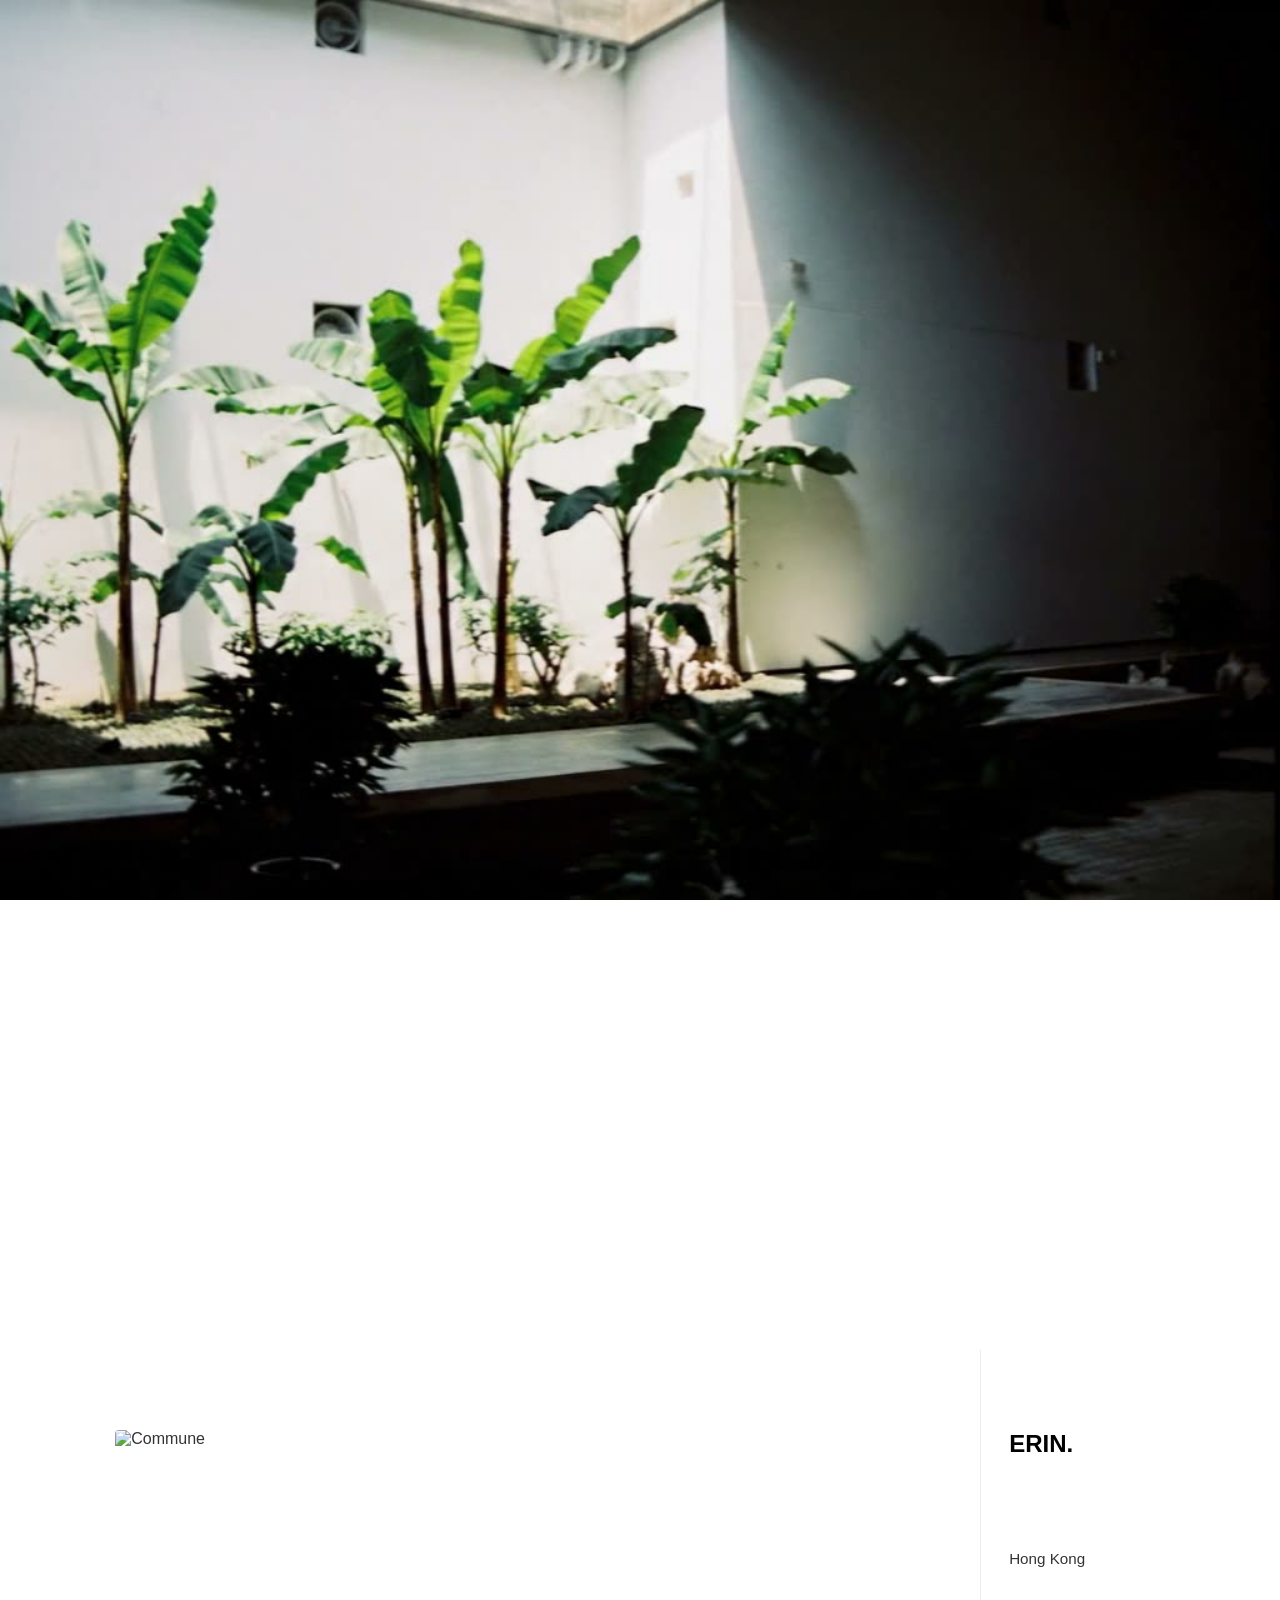
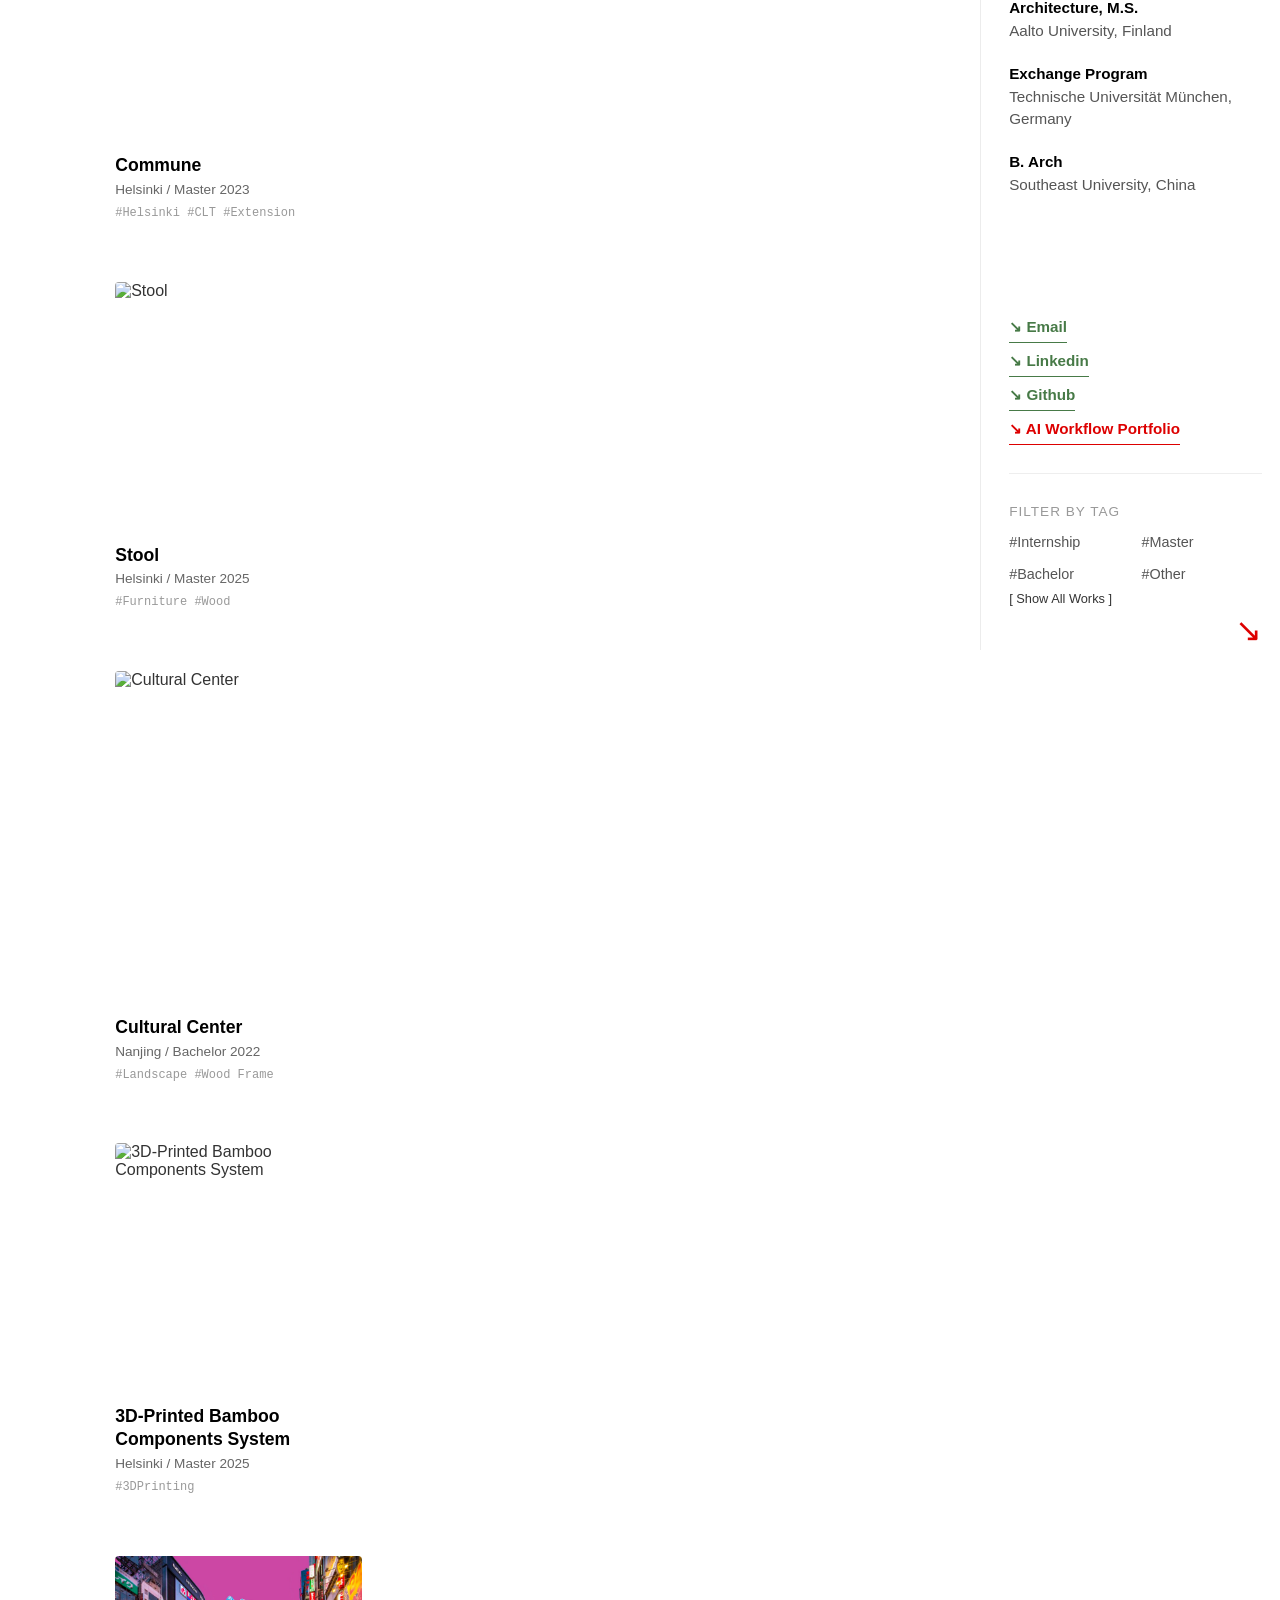
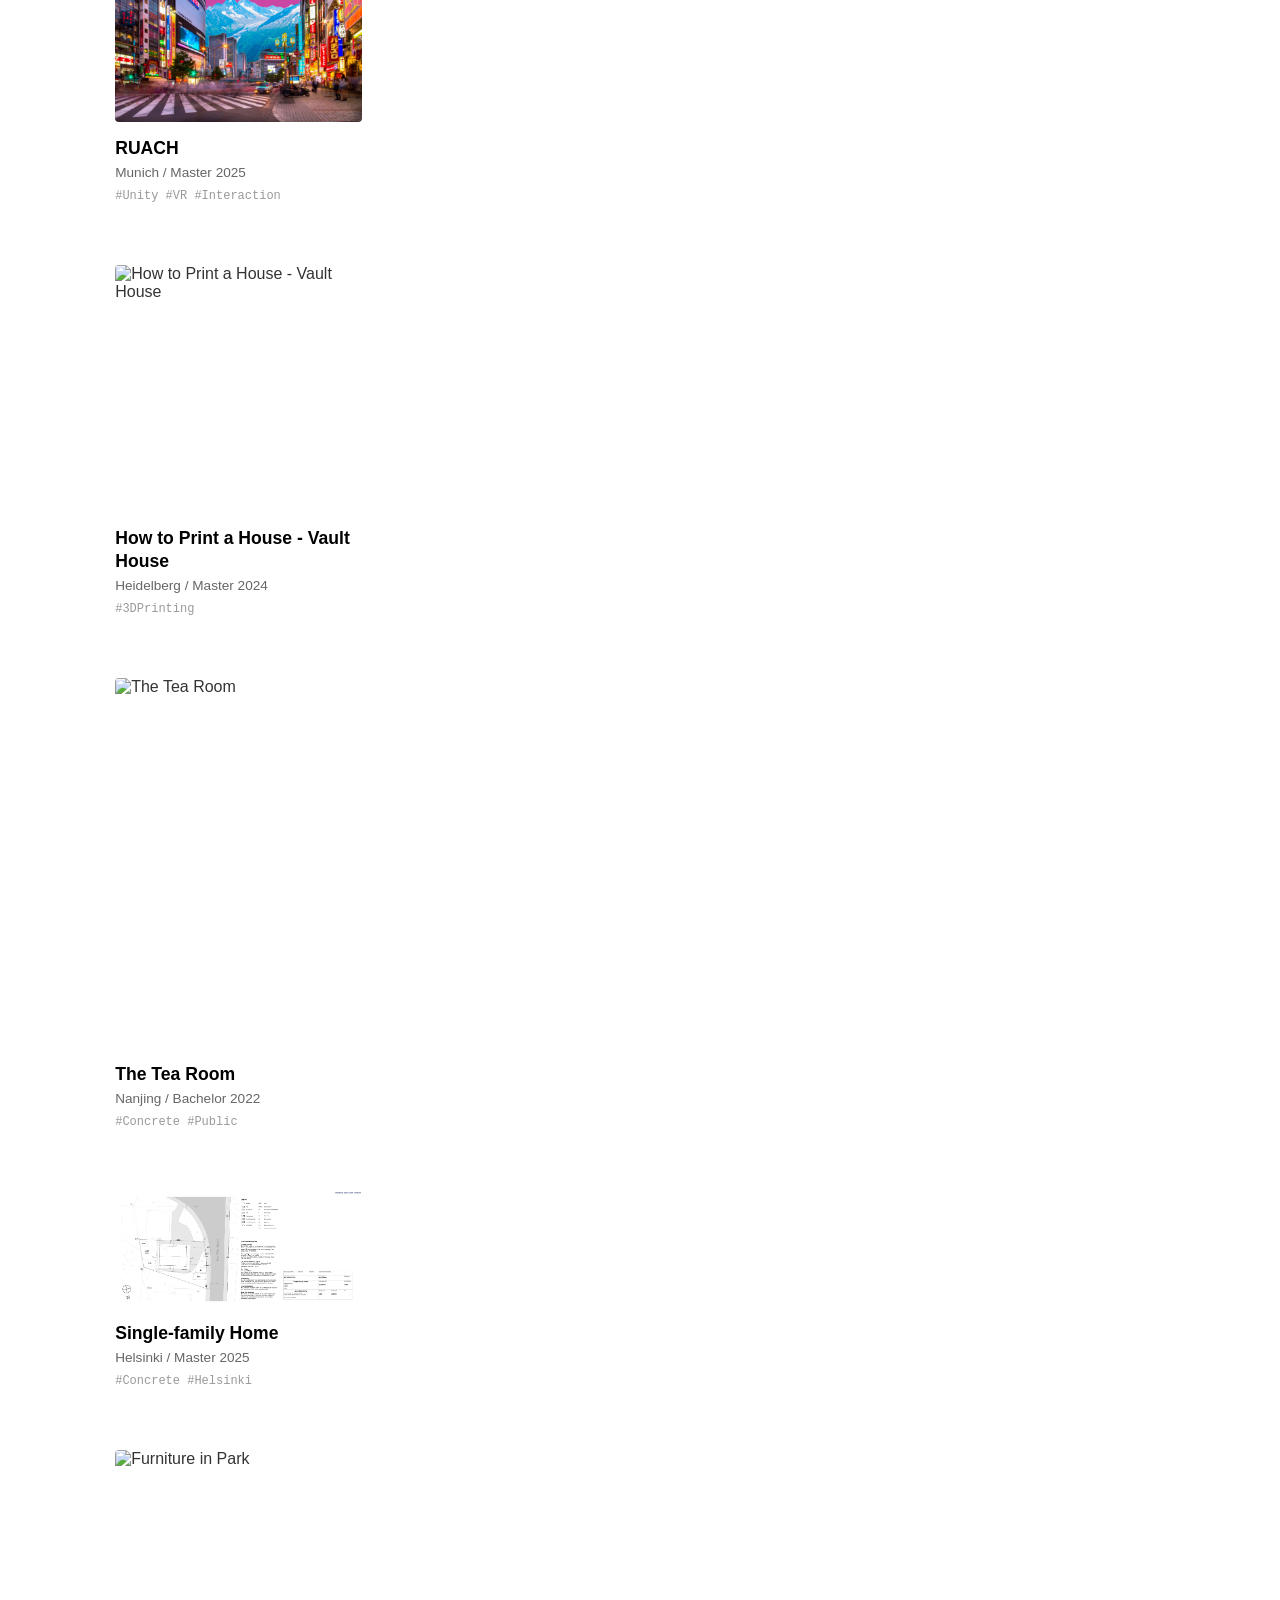
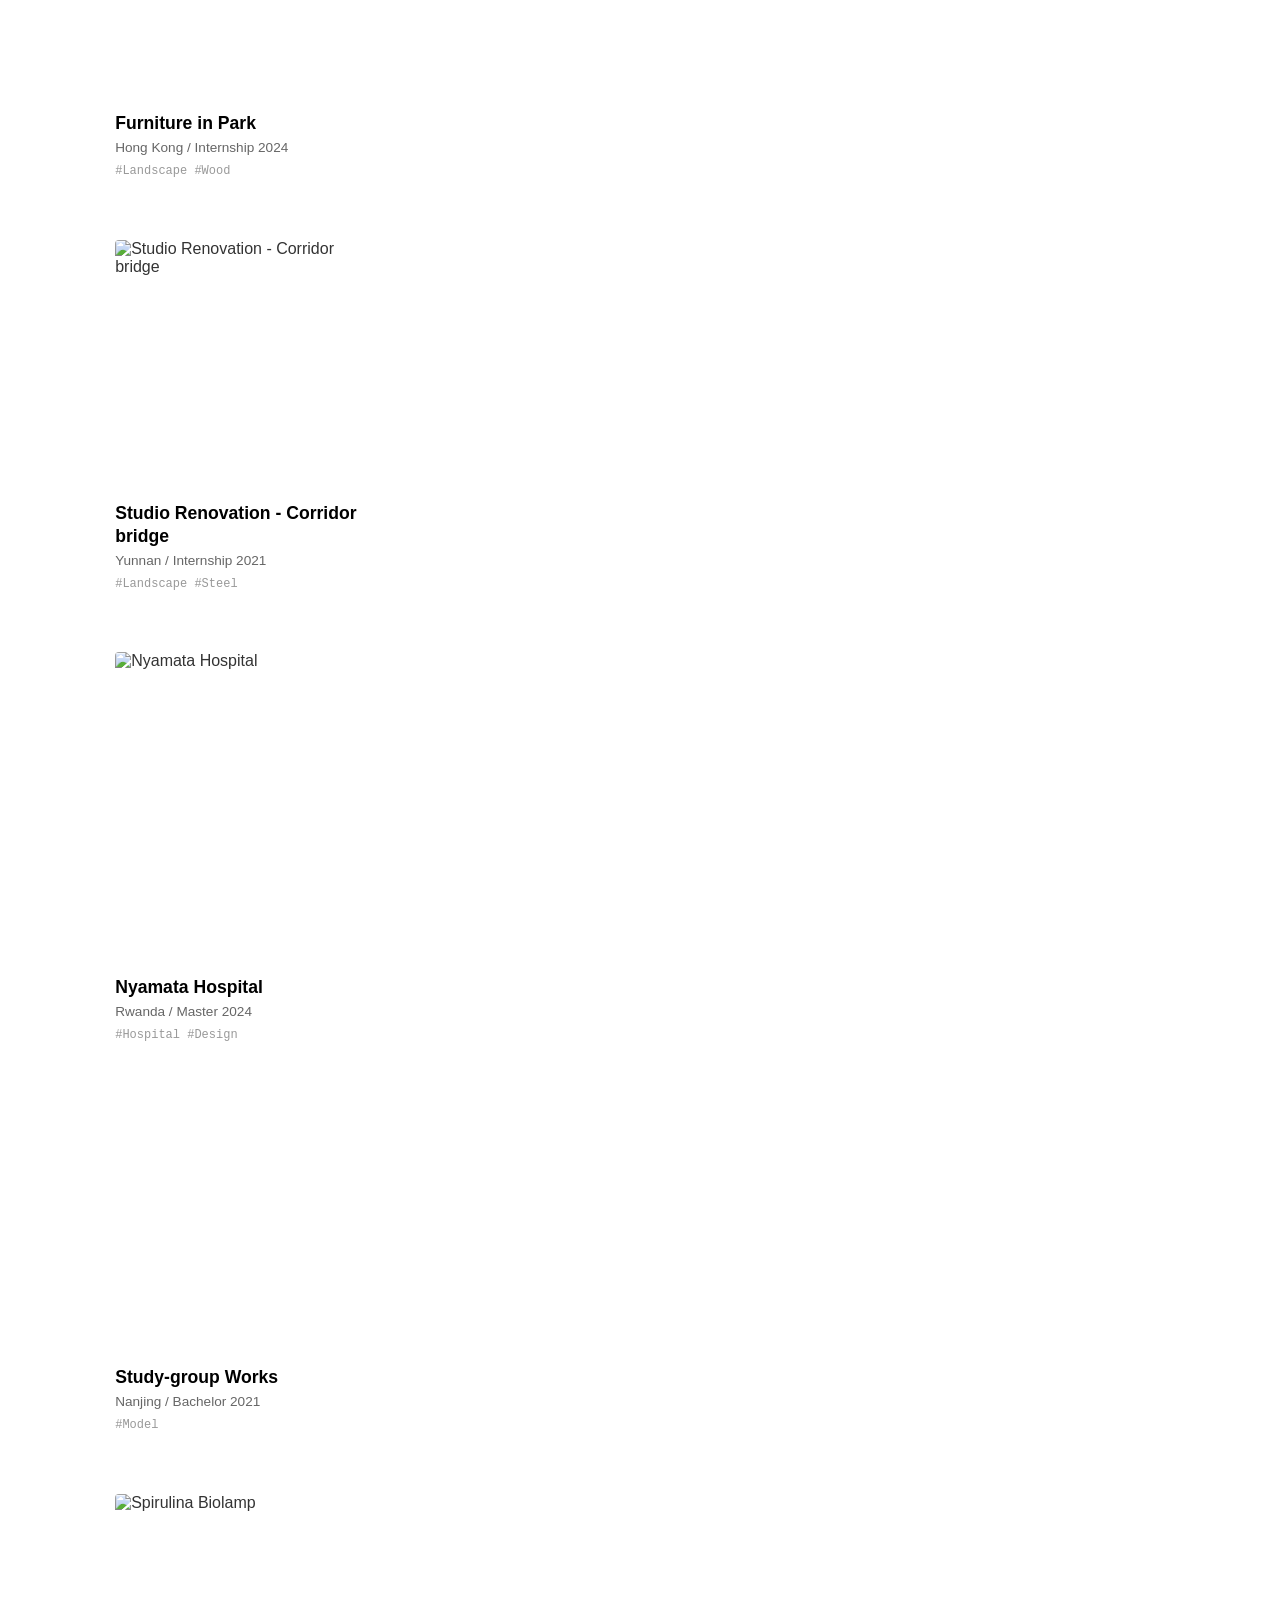
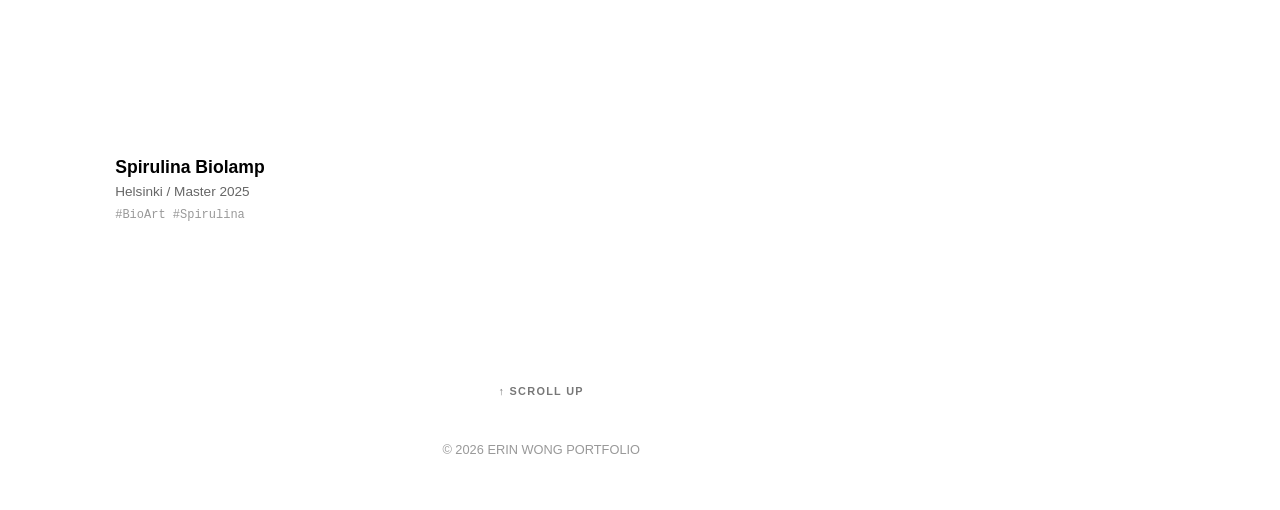
==== commit 3a454093: "Add slowing typewriter-style word reveal to manifesto text + IT skills tags - New .reveal-word / .sk" ====
--- a/index.html
+++ b/index.html
@@ -27,7 +27,7 @@
             <button class="lang-btn" data-lang="ja" onclick="setLanguage('ja')">JP</button>
         </div>
         <div class="nav-align-left">
-            <span class="nav-logo">ERIN.</span>
+            <a href="#works" class="nav-logo" onclick="filterByType('all')" aria-label="Show all projects">ERIN.</a>
         </div>
         <div class="nav-align-right">
             <a href="#" onclick="filterByType('all'); return false;" class="type-filter-pill active" data-i18n="nav.all">All</a>
--- a/style.css
+++ b/style.css
@@ -39,8 +39,8 @@
     --hero-pad-vertical: 20px; 
     --hero-content-gap: 60px; 
     
-    --sidebar-width: clamp(340px, 25vw, 430px);
-    --sidebar-content-inset: 40px;
+    --sidebar-width: clamp(300px, 23vw, 360px);
+    --sidebar-content-inset: clamp(28px, 2.2vw, 36px);
 }
 
 /* RWD 變數調整 */
@@ -141,8 +141,8 @@
     background: none; border: none; cursor: pointer;
     font-family: var(--font-base); font-size: 0.7rem; font-weight: 700;
     text-transform: uppercase; letter-spacing: 0.5px;
-    color: #767676; padding: 11px 8px;
-    min-width: 44px; min-height: 44px;
+    color: #767676; padding: 7px 6px;
+    min-width: 32px; min-height: 32px;
     transition: color 0.2s ease;
 }
 .lang-btn:hover { color: #000; }
@@ -158,7 +158,8 @@
     position: fixed; top: 0; left: 0; width: 100%; box-sizing: border-box;
     display: flex; justify-content: space-between; align-items: center; 
     background: rgba(255,255,255,0.98); border-bottom: 1px solid #eee; z-index: 100;
-    padding-top: 30px; padding-bottom: 30px; padding-left: 60px; padding-right: 60px;
+    min-height: 80px;
+    padding: 16px 60px;
 }
 .detail-nav-left { flex: 1; display: flex; align-items: center; gap: 16px; justify-content: flex-start; }
 .detail-nav-center { flex: 1; text-align: center; }
@@ -218,7 +219,7 @@
 
 /* Bio Section */
 .bio-section {
-    padding-top: clamp(104px, 7vw, 136px); padding-bottom: clamp(150px, 10vw, 200px);
+    padding-top: clamp(96px, 7vw, 128px); padding-bottom: clamp(112px, 8vw, 144px);
     padding-left: 4%; padding-right: 0;
     background-color: var(--white); color: #333; position: relative; z-index: 15;
 }
@@ -226,10 +227,10 @@
 .bio-section::after {
     content: "";
     position: absolute;
-    top: clamp(104px, 7vw, 136px);
+    top: clamp(96px, 7vw, 128px);
     right: var(--sidebar-width);
     bottom: 0;
-    border-left: 1px solid #e0e0e0;
+    border-left: 1px solid #ececec;
     pointer-events: none;
 }
 .bio-grid {
@@ -237,7 +238,7 @@
     grid-template-columns: minmax(0, 1fr) var(--sidebar-width);
     column-gap: 0;
     width: 100%;
-    align-items: center;
+    align-items: start;
 }
 .bio-content { min-width: 0; padding-left: clamp(90px, 6.3vw, 122px); padding-right: clamp(72px, 7vw, 140px); }
 .bio-content h2 { color: var(--green-accent); font-size: 1rem; margin-bottom: 20px; margin-top: 0; }
@@ -255,19 +256,40 @@
     letter-spacing: -0.04em;
 }
 .manifesto-line { display: block; white-space: nowrap; }
+
+/* Word-by-word reveal: each word/tag lands a little later than the last,
+   with the gap growing (60ms, 66ms, 72ms...) so the sequence reads like a
+   typewriter that slows down as it finishes the thought. */
+.reveal-word {
+    display: inline-block;
+    opacity: 0;
+    transform: translateY(0.2em);
+    transition: opacity 0.45s ease-out, transform 0.45s ease-out;
+    transition-delay: calc(60ms * var(--i, 0) + 6ms * var(--i, 0) * var(--i, 0));
+}
+.bio-section.in-view .reveal-word { opacity: 1; transform: translateY(0); }
+
 .skills-content {
     width: 100%;
     min-width: 0;
     margin: 0;
     padding: 0 16px 0 var(--sidebar-content-inset);
-    align-self: center;
+    align-self: start;
+    padding-top: 10px;
     transform: none;
 }
 .skills-header { font-size: 0.85rem; font-weight: 700; color: #767676; margin-bottom: 15px; text-transform: uppercase; letter-spacing: 1px; }
 .skill-tags { display: flex; flex-wrap: wrap; gap: 8px; }
-.bio-grid > .skills-content .skill-tags { width: 100%; max-width: 310px; }
-.skill-pill { font-size: 0.78rem; color: #707070; font-weight: 600; background-color: var(--skill-bg); padding: 4px 12px; border-radius: 20px; font-family: var(--font-base); transition: background-color 0.2s ease, color 0.2s ease; white-space: nowrap; }
+.bio-grid > .skills-content .skill-tags { width: 100%; max-width: 292px; }
+.skill-pill {
+    font-size: 0.78rem; color: #707070; font-weight: 600; background-color: #f7f7f7; padding: 4px 11px; border-radius: 20px; font-family: var(--font-base); white-space: nowrap;
+    opacity: 0;
+    transform: translateY(6px);
+    transition: opacity 0.4s ease-out, transform 0.4s ease-out, background-color 0.2s ease, color 0.2s ease;
+    transition-delay: calc(40ms * var(--i, 0) + 4ms * var(--i, 0) * var(--i, 0));
+}
 .skill-pill:hover { background-color: var(--green-light); color: var(--green-dark); }
+.bio-section.in-view .skill-pill { opacity: 1; transform: translateY(0); }
 
 .section-scroll-link {
     display: inline-flex;
@@ -299,7 +321,7 @@
 }
 .type-filter-pill,
 .top-bar .type-filter-pill {
-    font-family: var(--font-base); font-size: 1.05rem; font-weight: 900;
+    font-family: var(--font-base); font-size: 1.05rem; font-weight: 600;
     text-transform: uppercase; letter-spacing: 0.5px;
     color: #aaa; cursor: pointer; transition: color 0.2s ease;
     background: transparent; white-space: nowrap; text-decoration: none;
@@ -309,7 +331,7 @@
 .type-filter-pill:hover,
 .top-bar .type-filter-pill:hover { color: #000; }
 .type-filter-pill.active,
-.top-bar .type-filter-pill.active { color: #000; }
+.top-bar .type-filter-pill.active { color: #000; font-weight: 700; }
 #masonry-container { width: 100%; flex-grow: 1; display: block; }
 .gallery-gutter { width: 3%; } 
 .project-card { width: 29%; margin-bottom: 60px; display: block; cursor: pointer; transition: opacity 0.35s ease; }
@@ -332,12 +354,12 @@
     width: var(--sidebar-width); min-width: var(--sidebar-width);
     height: 100vh; position: sticky; top: 0; right: 0;
     box-sizing: border-box; background-color: var(--white); 
-    border-left: 1px solid #e0e0e0; 
+    border-left: 1px solid #ececec;
     display: flex; flex-direction: column; justify-content: flex-start;
     padding-top: 80px; padding-bottom: 40px; 
     padding-left: 15px; padding-right: 35px; 
 }
-.sticky-sidebar { padding-left: var(--sidebar-content-inset); padding-right: 18px; padding-bottom: 12px; }
+.sticky-sidebar { padding-left: var(--sidebar-content-inset); padding-right: 18px; padding-bottom: 4px; }
 .project-info-sidebar {
     height: calc(100vh - 80px);
     top: 80px;
@@ -377,20 +399,30 @@
 .edu-item strong { color: #000; display: block; }
 .contact-box { margin-top: 40px; }
 .phone-numbers { font-size: var(--text-size-meta); color: #555; line-height: 1.6; margin-bottom: 20px; }
-.social-links { display: flex; flex-direction: column; gap: 8px; font-family: var(--font-base); }
-.arrow-link { font-size: var(--text-size-meta); font-weight: 600; color: #477a47; border-bottom: 1px solid currentColor; width: fit-content; min-height: 40px; display: inline-flex; align-items: center; padding: 8px 0 5px; }
+.social-links { display: flex; flex-direction: column; gap: 2px; font-family: var(--font-base); }
+.arrow-link { font-size: var(--text-size-meta); font-weight: 600; color: #477a47; border-bottom: 1px solid currentColor; width: fit-content; min-height: 32px; display: inline-flex; align-items: center; padding: 4px 0 3px; }
 .arrow-link:hover { color: var(--green-dark); border-bottom-color: var(--green-dark); }
 .ai-workflow-link { color: var(--red-link); border-bottom-color: var(--red-link); font-weight: 900; }
 .ai-workflow-link:hover { color: #000; border-bottom-color: #000; }
+
+@media (pointer: coarse) {
+    .lang-btn { min-width: 44px; min-height: 44px; padding: 11px 8px; }
+    .social-links { gap: 0; }
+    .arrow-link { min-height: 44px; padding-top: 8px; padding-bottom: 7px; }
+}
 .category-filter-list { margin-bottom: 30px; display: flex; flex-direction: column; gap: 5px; }
 .cat-btn { font-size: 1rem; color: #888; text-transform: uppercase; letter-spacing: 1px; cursor: pointer; width: fit-content; }
 .cat-btn:hover, .cat-btn.active { color: #000; font-weight: bold; border-left: 2px solid var(--green-accent); padding-left: 8px; }
-.tag-header { font-size: 0.85rem; color: #999; margin-bottom: 15px; letter-spacing: 1px; font-family: var(--font-base); }
-.tag-cloud ul { display: grid; grid-template-columns: 1fr 1fr; gap: 10px; list-style: none; padding: 0; margin: 0; }
-.tag-btn { font-size: 0.9rem; color: #555; cursor: pointer; transition: color 0.2s ease; font-family: var(--font-base); white-space: nowrap; display: inline-flex; align-items: center; min-height: 40px; }
+.tag-header { font-size: 0.85rem; color: #999; margin-bottom: 8px; letter-spacing: 1px; font-family: var(--font-base); }
+.tag-cloud ul { display: grid; grid-template-columns: 1fr 1fr; column-gap: 12px; row-gap: 2px; list-style: none; padding: 0; margin: 0; }
+.tag-btn { font-size: 0.9rem; color: #555; cursor: pointer; transition: color 0.2s ease; font-family: var(--font-base); white-space: nowrap; display: inline-flex; align-items: center; min-height: 30px; }
 .tag-btn:hover, .tag-btn.active { color: var(--green-accent); font-weight: bold; }
-.reset-tag { margin-top: 15px; font-size: 0.8rem; font-family: var(--font-base); }
-.arrow-icon { font-size: 2rem; color: var(--red-link); margin-top: 20px; text-align: right; }
+.reset-tag { margin-top: 2px; font-size: 0.8rem; font-family: var(--font-base); }
+@media (pointer: coarse) {
+    .tag-cloud ul { row-gap: 0; }
+    .tag-btn { min-height: 44px; }
+}
+.arrow-icon { font-size: 2rem; line-height: 1; color: var(--red-link); margin-top: 8px; text-align: right; }
 .info-tags-list { margin-top: 0; padding-bottom: 30px; display: flex; flex-wrap: wrap; gap: 10px; }
 .info-tags-list span { font-size: 0.8rem; color: #888; background: #f9f9f9; padding: 4px 8px; border-radius: 4px; }
 .sidebar-next-project-container { padding-top: 30px; border-top: 2px solid #000; display: flex; justify-content: space-between; align-items: center; }
@@ -788,8 +820,8 @@
 
 @media (min-width: 769px) and (max-width: 1240px) {
     :root {
-        --sidebar-width: clamp(300px, 27vw, 340px);
-        --sidebar-content-inset: 32px;
+        --sidebar-width: clamp(288px, 24vw, 312px);
+        --sidebar-content-inset: 28px;
     }
     .bio-section { padding-left: 2%; }
     .bio-content {
@@ -815,6 +847,11 @@
         transform: none !important;
         transition-delay: 0ms !important;
     }
+    .reveal-word, .skill-pill {
+        opacity: 1 !important;
+        transform: none !important;
+        transition-delay: 0ms !important;
+    }
     #hero-video {
         animation: none;
         opacity: 0;
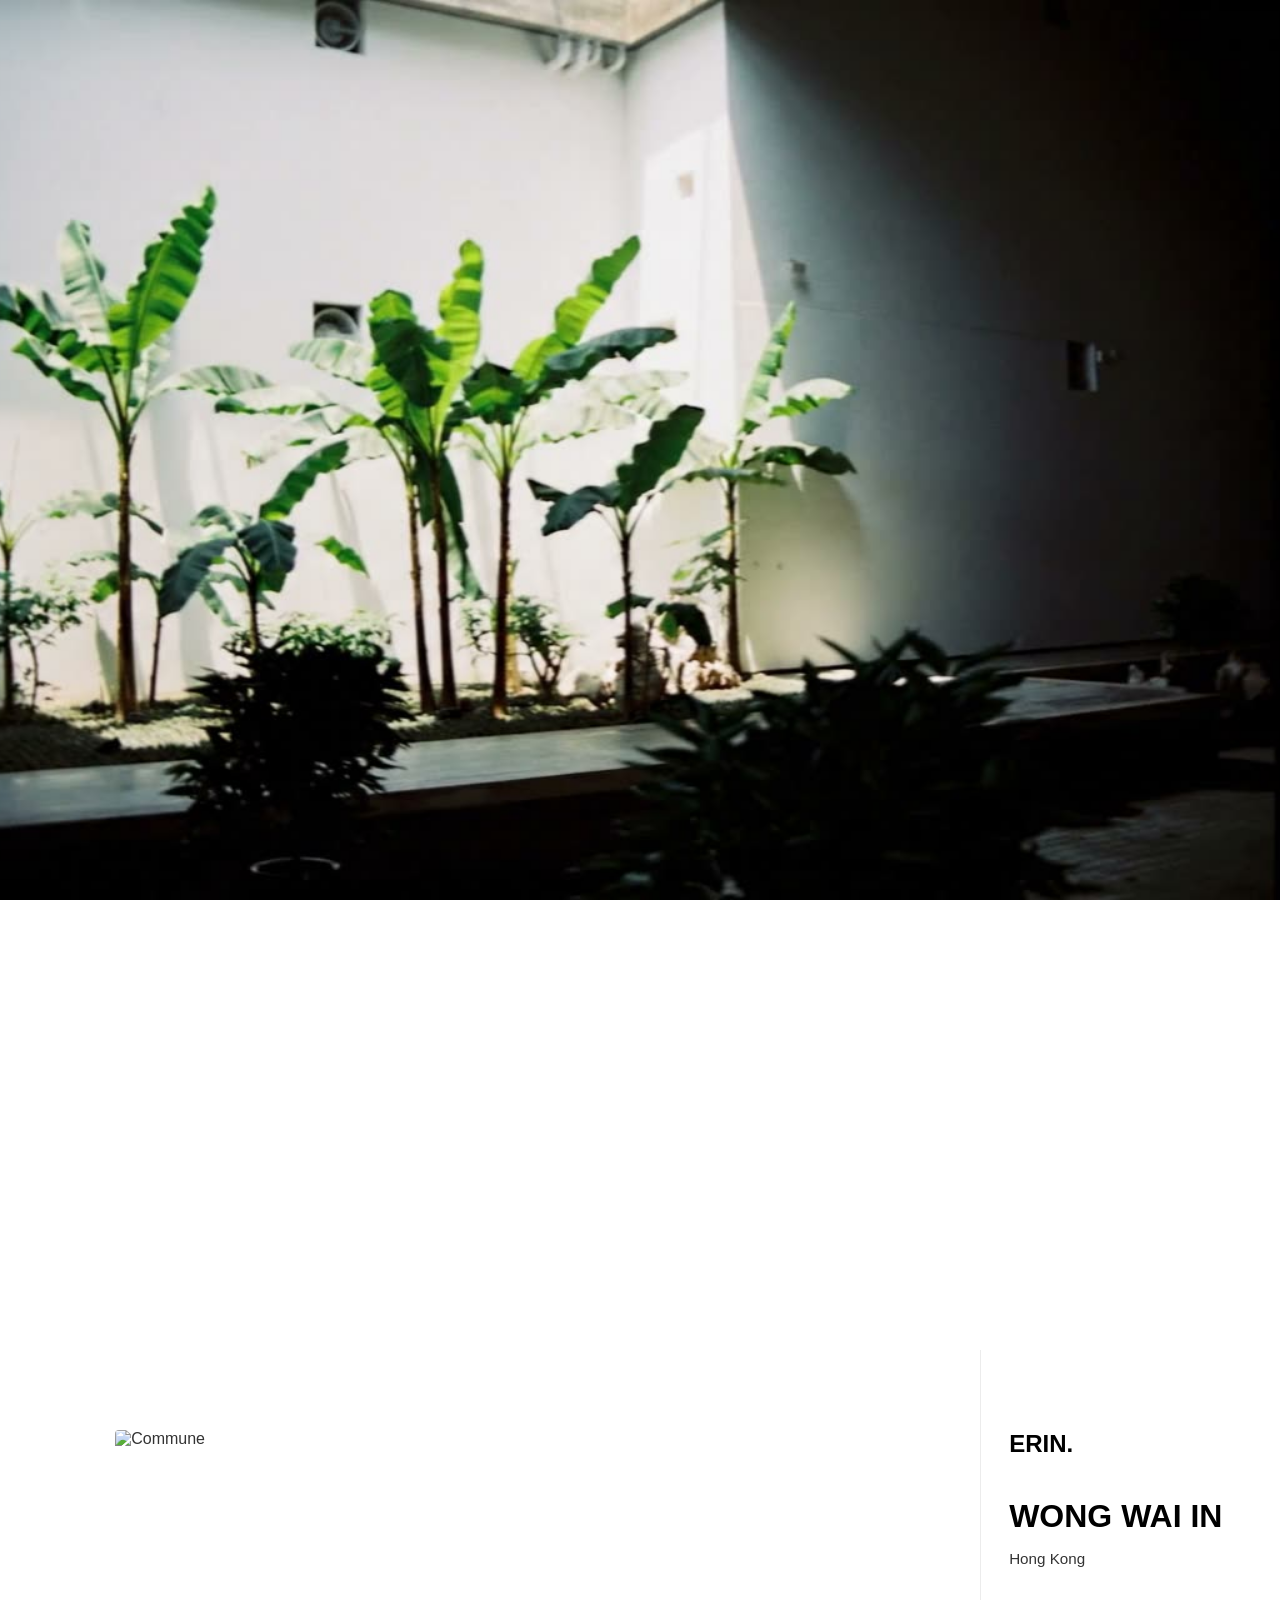
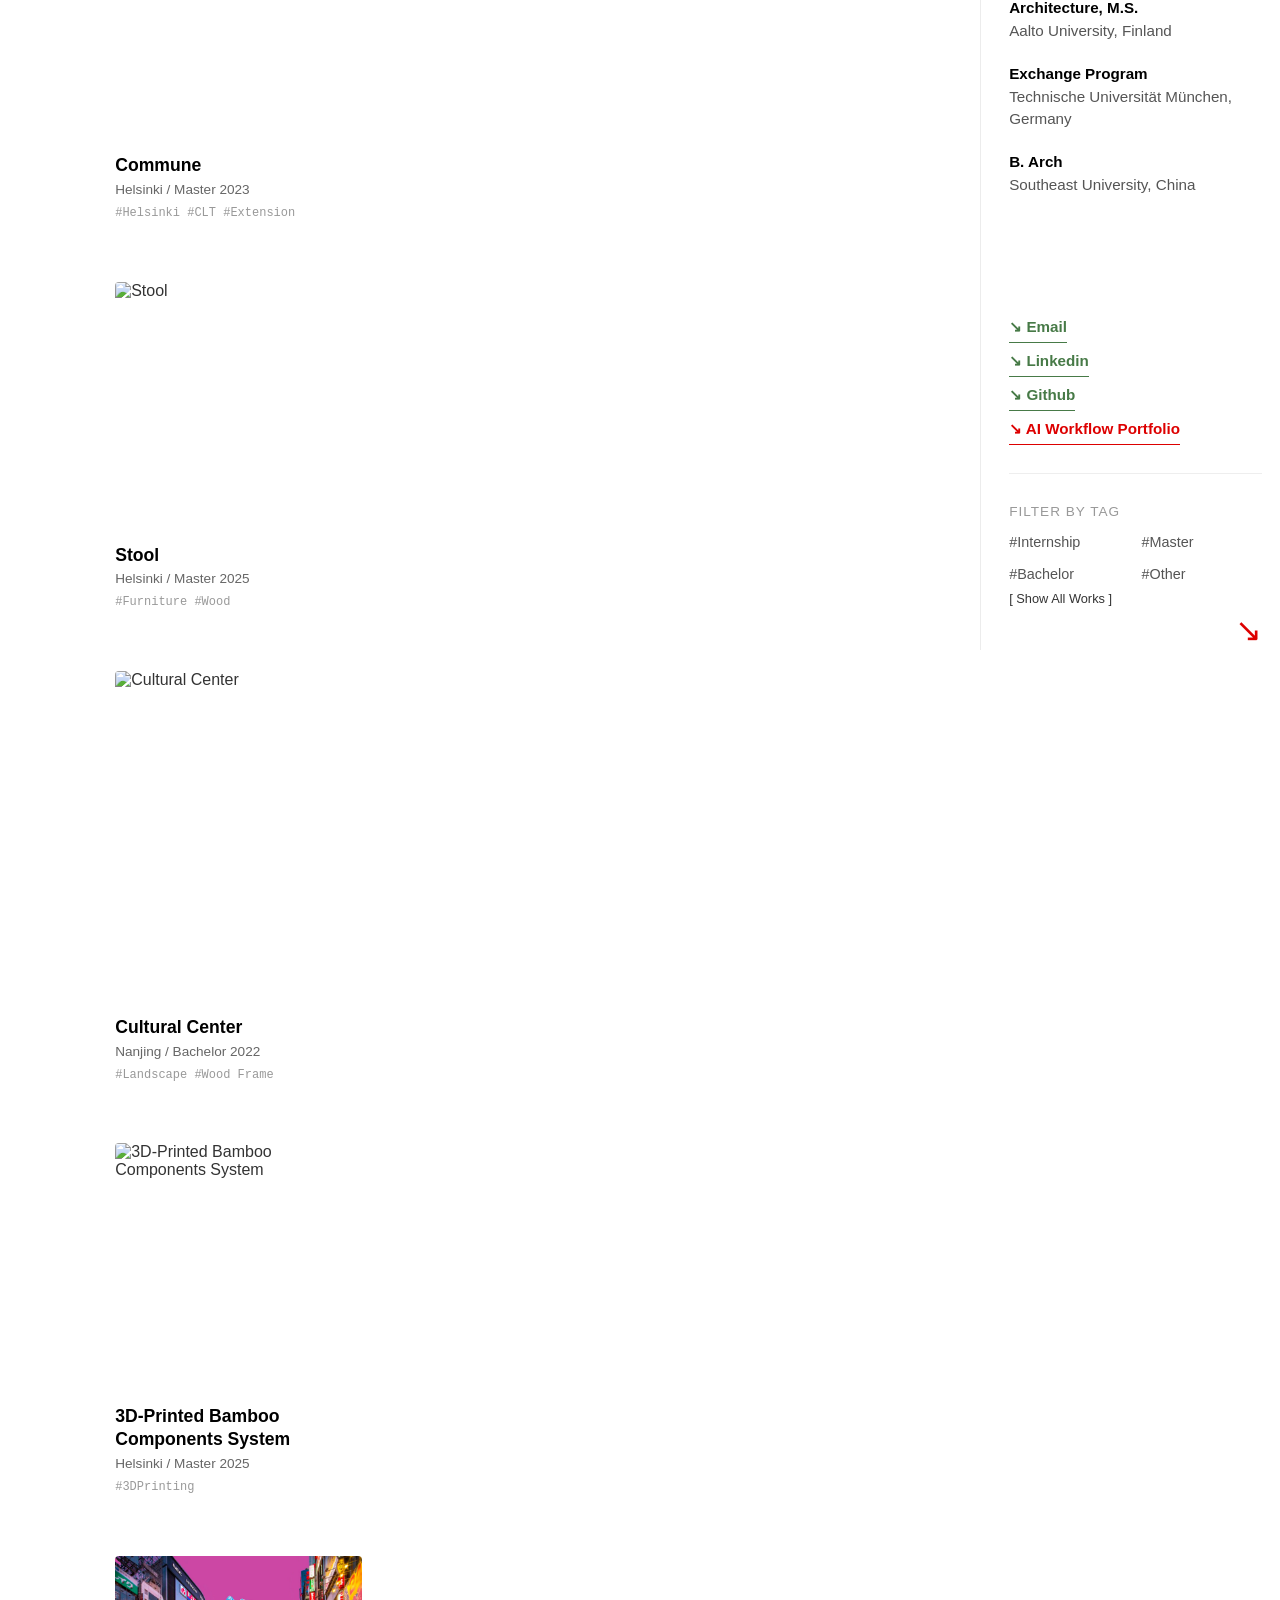
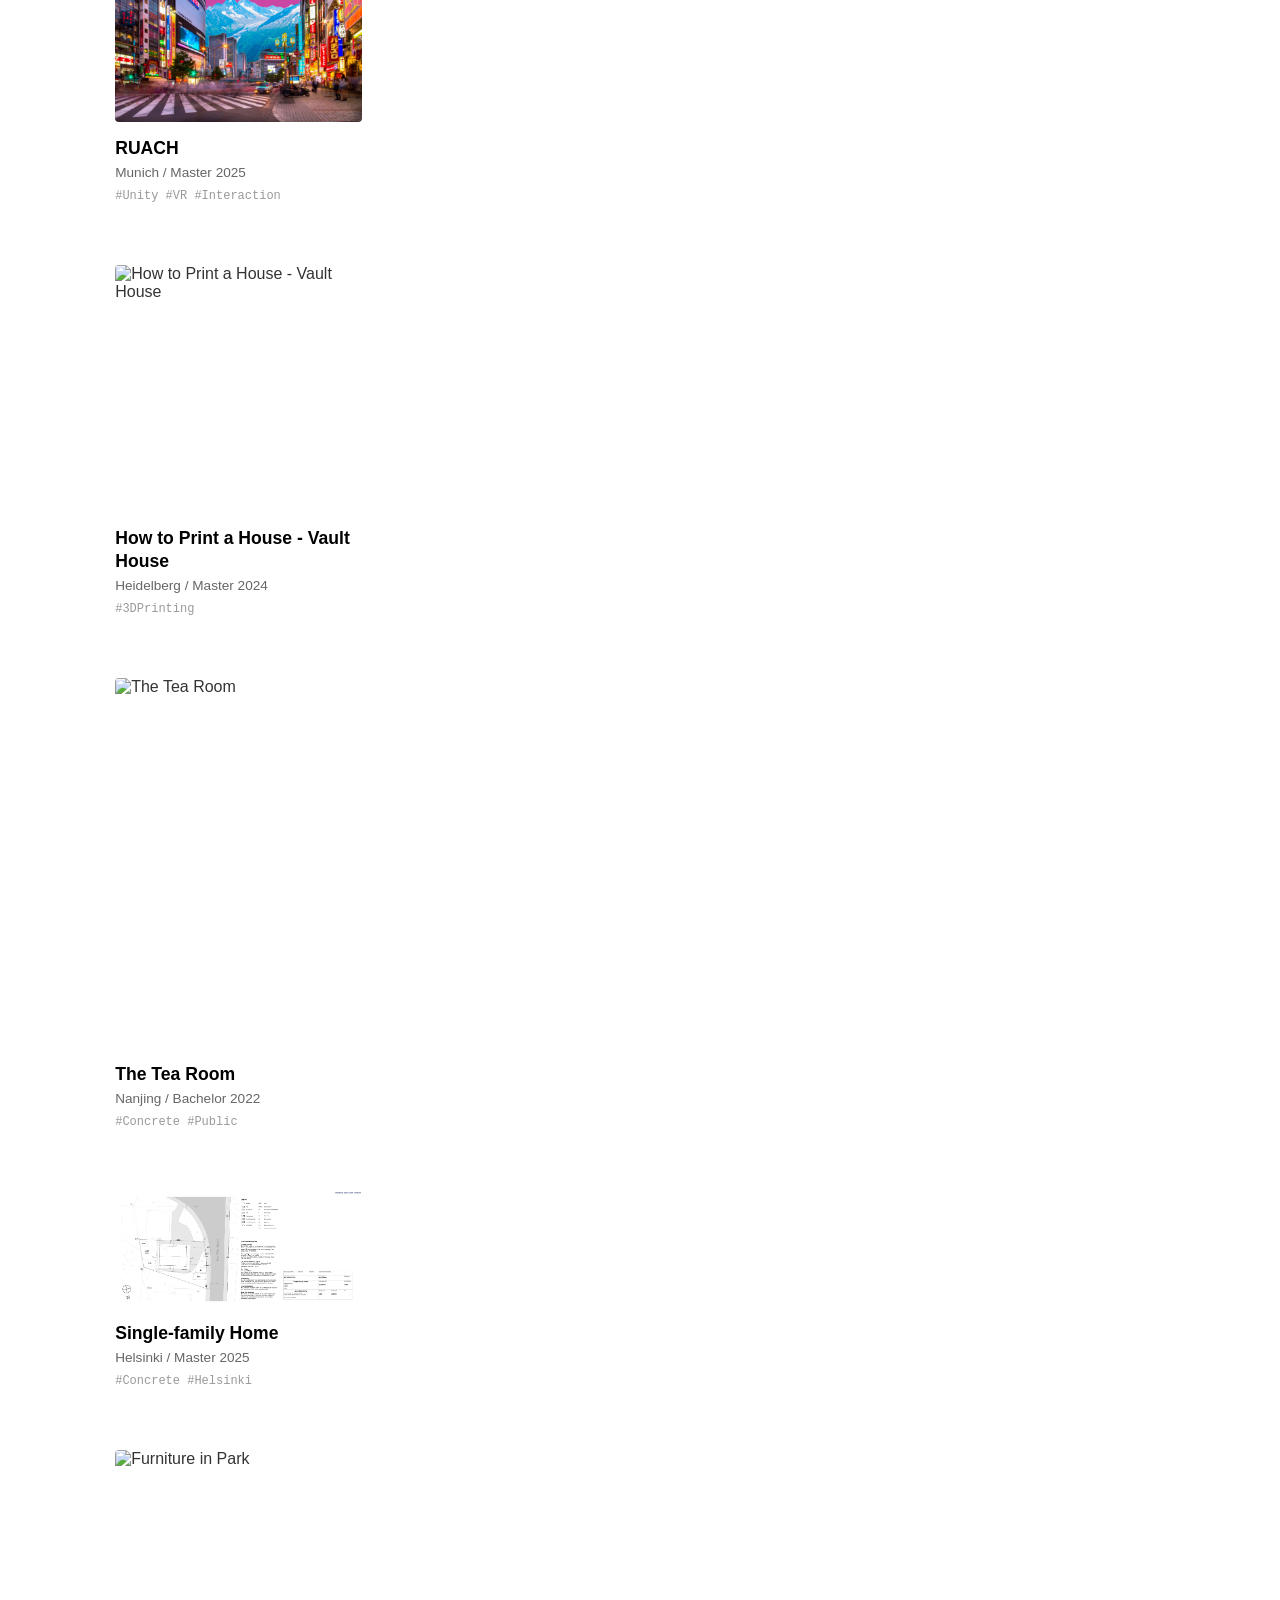
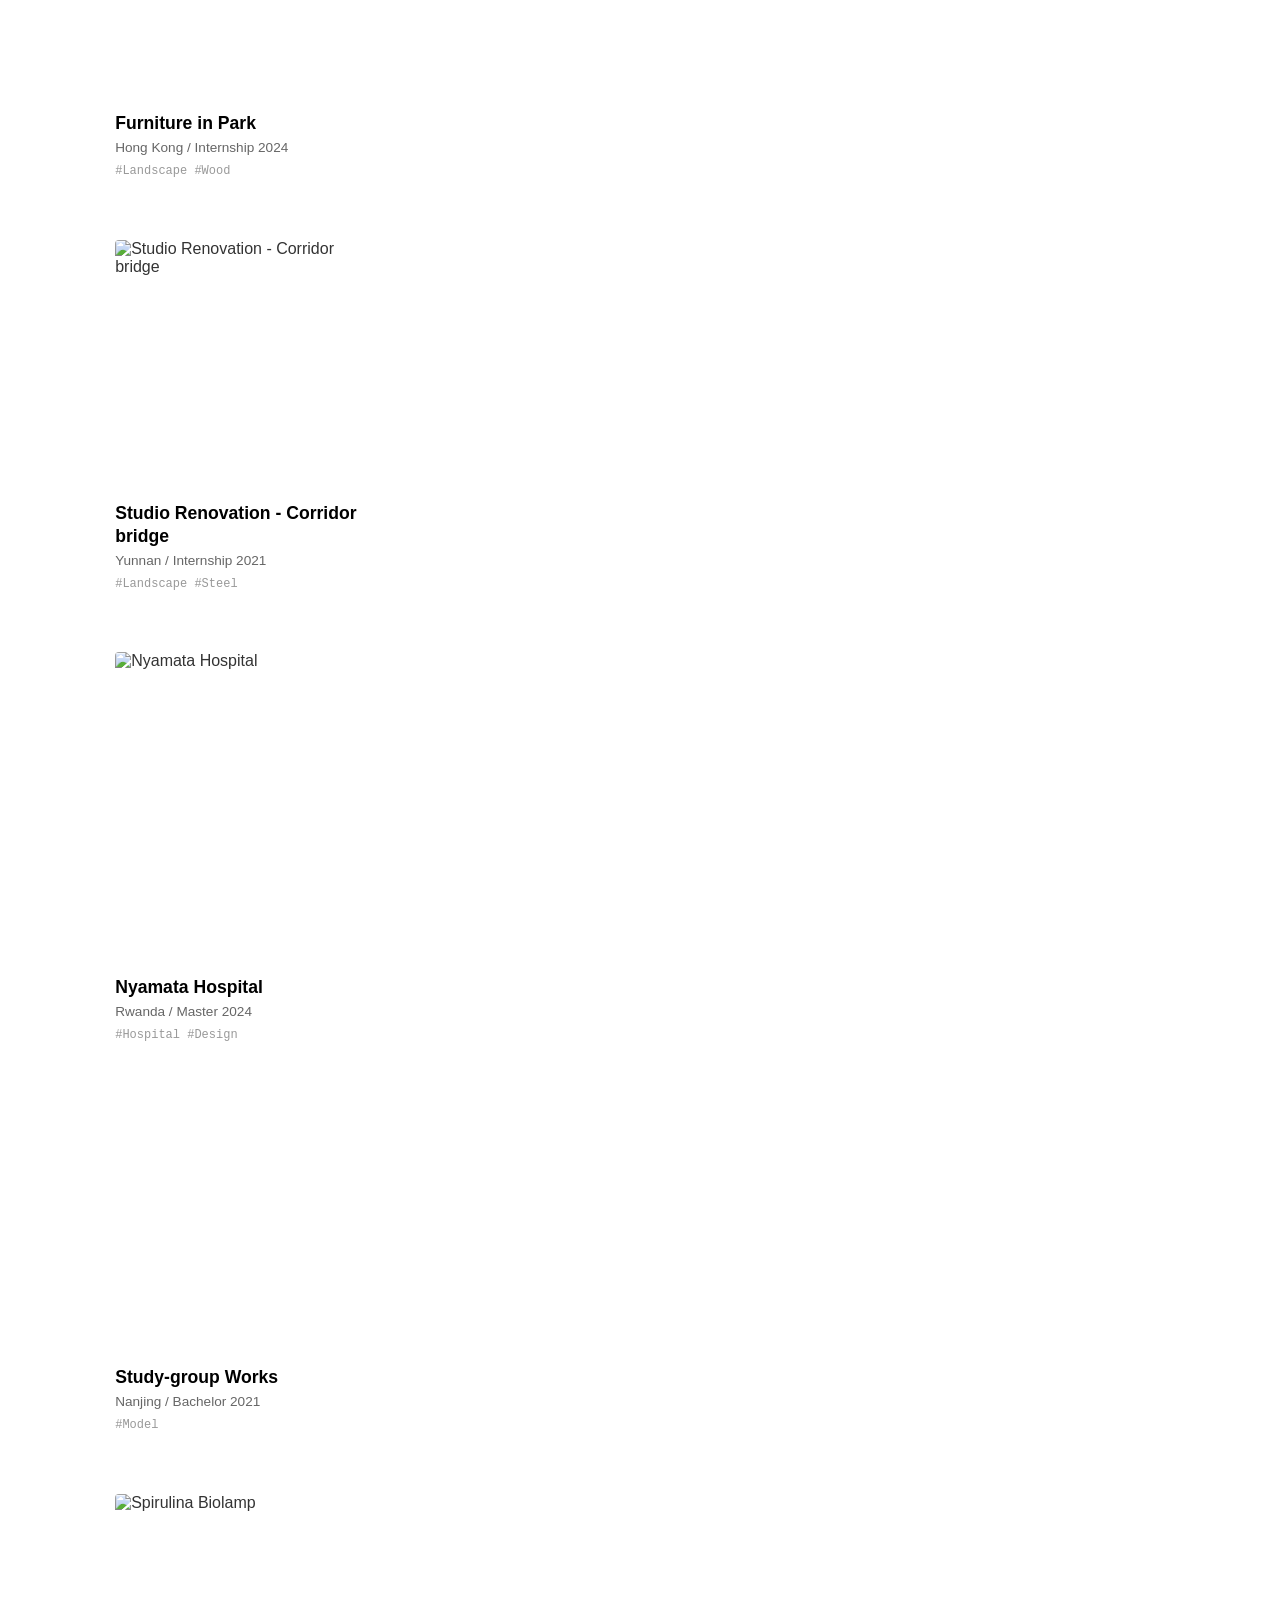
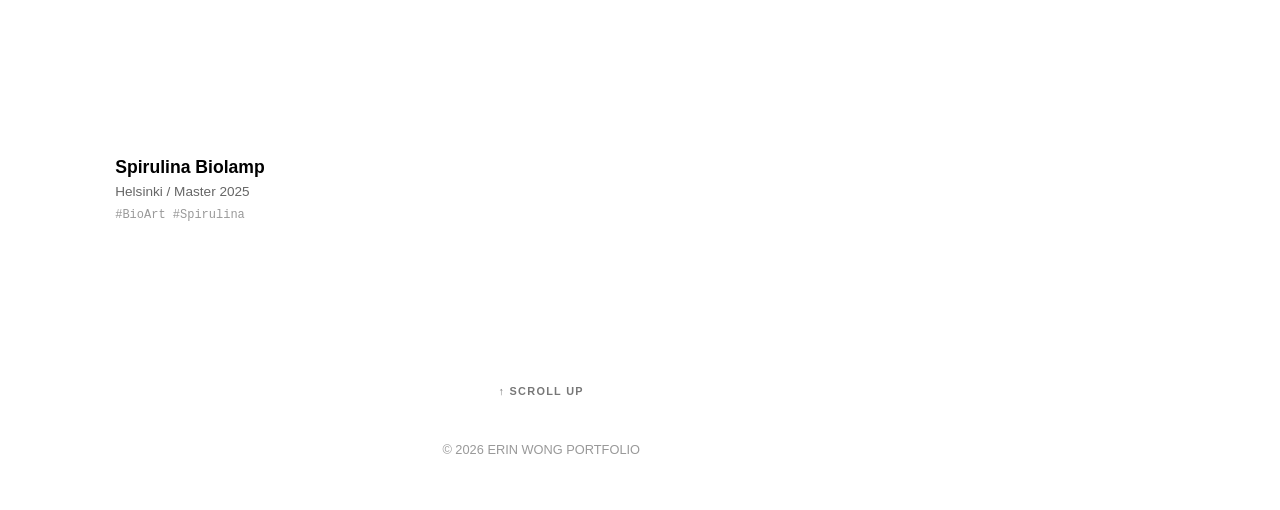
==== commit b3555c6c: "Add fade-only slow reveal to sidebar (name, education, contact, filter tags) - New .sidebar-reveal c" ====
--- a/index.html
+++ b/index.html
@@ -225,14 +225,14 @@
         <aside class="sticky-sidebar">
             <div class="sidebar-top-content">
                 <div class="sidebar-top">
-                    <a href="#works" onclick="filterProjects('all'); return false;" class="logo">ERIN.</a>
+                    <a href="#works" onclick="filterProjects('all'); return false;" class="logo sidebar-reveal" style="--i:0">ERIN.</a>
                     <div class="bio-info">
-                        <h2 data-aos="fade-left">WONG WAI IN</h2>
-                        <p class="location">Hong Kong</p>
+                        <h2 class="sidebar-reveal" style="--i:1">WONG WAI IN</h2>
+                        <p class="location sidebar-reveal" style="--i:2">Hong Kong</p>
                         <div class="education-list">
-                            <div class="edu-item"><strong>Architecture, M.S.</strong>Aalto University, Finland<br></div>
-                            <div class="edu-item"><strong>Exchange Program</strong>Technische Universität München, Germany</div>
-                            <div class="edu-item"><strong>B. Arch</strong>Southeast University, China</div>
+                            <div class="edu-item sidebar-reveal" style="--i:3"><strong>Architecture, M.S.</strong>Aalto University, Finland<br></div>
+                            <div class="edu-item sidebar-reveal" style="--i:4"><strong>Exchange Program</strong>Technische Universität München, Germany</div>
+                            <div class="edu-item sidebar-reveal" style="--i:5"><strong>B. Arch</strong>Southeast University, China</div>
                         </div>
                     </div>
                 </div>
@@ -241,22 +241,22 @@
             <div class="sidebar-lower-content">
                 <div class="contact-box sidebar-contact-box">
                     <div class="social-links">
-                        <a href="mailto:erinwong5414@gmail.com" class="arrow-link">↘ Email</a>
-                        <a href="https://www.linkedin.com/in/erin-wai-in-wong-89668b2aa/" target="_blank" rel="noopener noreferrer" class="arrow-link">↘ Linkedin</a>
-                        <a href="https://github.com/eerrrrr" target="_blank" rel="noopener noreferrer" class="arrow-link">↘ Github</a>
-                        <a href="https://eerrrrr.github.io/ai-projects-showcase/" target="_blank" rel="noopener noreferrer" class="arrow-link ai-workflow-link">↘ AI Workflow Portfolio</a>
+                        <a href="mailto:erinwong5414@gmail.com" class="arrow-link sidebar-reveal" style="--i:6">↘ Email</a>
+                        <a href="https://www.linkedin.com/in/erin-wai-in-wong-89668b2aa/" target="_blank" rel="noopener noreferrer" class="arrow-link sidebar-reveal" style="--i:7">↘ Linkedin</a>
+                        <a href="https://github.com/eerrrrr" target="_blank" rel="noopener noreferrer" class="arrow-link sidebar-reveal" style="--i:8">↘ Github</a>
+                        <a href="https://eerrrrr.github.io/ai-projects-showcase/" target="_blank" rel="noopener noreferrer" class="arrow-link ai-workflow-link sidebar-reveal" style="--i:9">↘ AI Workflow Portfolio</a>
                     </div>
                 </div>
 
                 <nav class="sidebar-bottom tag-cloud sidebar-bottom-push">
-                <div class="tag-header" data-i18n="sidebar.filter">FILTER BY TAG</div>
+                <div class="tag-header sidebar-reveal" style="--i:10" data-i18n="sidebar.filter">FILTER BY TAG</div>
                 <ul>
-                    <li><a href="#works" onclick="filterProjects('internship'); return false;" class="tag-btn" data-i18n="sidebar.internship">#Internship</a></li>
-                    <li><a href="#works" onclick="filterProjects('master'); return false;" class="tag-btn" data-i18n="sidebar.master">#Master</a></li>
-                    <li><a href="#works" onclick="filterProjects('bachelor'); return false;" class="tag-btn" data-i18n="sidebar.bachelor">#Bachelor</a></li>
-                    <li><a href="#works" onclick="filterProjects('other'); return false;" class="tag-btn" data-i18n="sidebar.other">#Other</a></li>
+                    <li><a href="#works" onclick="filterProjects('internship'); return false;" class="tag-btn sidebar-reveal" style="--i:11" data-i18n="sidebar.internship">#Internship</a></li>
+                    <li><a href="#works" onclick="filterProjects('master'); return false;" class="tag-btn sidebar-reveal" style="--i:12" data-i18n="sidebar.master">#Master</a></li>
+                    <li><a href="#works" onclick="filterProjects('bachelor'); return false;" class="tag-btn sidebar-reveal" style="--i:13" data-i18n="sidebar.bachelor">#Bachelor</a></li>
+                    <li><a href="#works" onclick="filterProjects('other'); return false;" class="tag-btn sidebar-reveal" style="--i:14" data-i18n="sidebar.other">#Other</a></li>
                 </ul>
-                <div class="reset-tag">
+                <div class="reset-tag sidebar-reveal" style="--i:15">
                     <a href="#works" onclick="filterProjects('all'); return false;" data-i18n="sidebar.show-all">[ Show All Works ]</a>
                 </div>
                 <div class="sidebar-lang-switcher">
--- a/style.css
+++ b/style.css
@@ -285,8 +285,12 @@
     font-size: 0.78rem; color: #707070; font-weight: 600; background-color: #f7f7f7; padding: 4px 11px; border-radius: 20px; font-family: var(--font-base); white-space: nowrap;
     opacity: 0;
     transform: translateY(6px);
-    transition: opacity 0.4s ease-out, transform 0.4s ease-out, background-color 0.2s ease, color 0.2s ease;
-    transition-delay: calc(40ms * var(--i, 0) + 4ms * var(--i, 0) * var(--i, 0));
+    /* Reveal delay lives only on opacity/transform (via per-property delay
+       slots below) so the background-color/color hover transition never
+       inherits the reveal's growing delay. */
+    transition: opacity 0.4s ease-out calc(40ms * var(--i, 0) + 4ms * var(--i, 0) * var(--i, 0)),
+                transform 0.4s ease-out calc(40ms * var(--i, 0) + 4ms * var(--i, 0) * var(--i, 0)),
+                background-color 0.2s ease, color 0.2s ease;
 }
 .skill-pill:hover { background-color: var(--green-light); color: var(--green-dark); }
 .bio-section.in-view .skill-pill { opacity: 1; transform: translateY(0); }
@@ -405,6 +409,15 @@
 .ai-workflow-link { color: var(--red-link); border-bottom-color: var(--red-link); font-weight: 900; }
 .ai-workflow-link:hover { color: #000; border-bottom-color: #000; }
 
+/* Sidebar slow-reveal: fade only, no movement ("just showing up").
+   Same growing-gap delay as the manifesto/skills reveal above, keyed off
+   .sticky-sidebar.in-view so it plays once the sidebar scrolls into view. */
+.sidebar-reveal {
+    opacity: 0;
+    transition: opacity 0.5s ease-out calc(55ms * var(--i, 0) + 5ms * var(--i, 0) * var(--i, 0));
+}
+.sticky-sidebar.in-view .sidebar-reveal { opacity: 1; }
+
 @media (pointer: coarse) {
     .lang-btn { min-width: 44px; min-height: 44px; padding: 11px 8px; }
     .social-links { gap: 0; }
@@ -415,7 +428,12 @@
 .cat-btn:hover, .cat-btn.active { color: #000; font-weight: bold; border-left: 2px solid var(--green-accent); padding-left: 8px; }
 .tag-header { font-size: 0.85rem; color: #999; margin-bottom: 8px; letter-spacing: 1px; font-family: var(--font-base); }
 .tag-cloud ul { display: grid; grid-template-columns: 1fr 1fr; column-gap: 12px; row-gap: 2px; list-style: none; padding: 0; margin: 0; }
-.tag-btn { font-size: 0.9rem; color: #555; cursor: pointer; transition: color 0.2s ease; font-family: var(--font-base); white-space: nowrap; display: inline-flex; align-items: center; min-height: 30px; }
+.tag-btn {
+    font-size: 0.9rem; color: #555; cursor: pointer; font-family: var(--font-base); white-space: nowrap; display: inline-flex; align-items: center; min-height: 30px;
+    /* Combined with .sidebar-reveal above: opacity carries the growing
+       reveal delay, color stays instant-transition on hover as before. */
+    transition: opacity 0.5s ease-out calc(55ms * var(--i, 0) + 5ms * var(--i, 0) * var(--i, 0)), color 0.2s ease;
+}
 .tag-btn:hover, .tag-btn.active { color: var(--green-accent); font-weight: bold; }
 .reset-tag { margin-top: 2px; font-size: 0.8rem; font-family: var(--font-base); }
 @media (pointer: coarse) {
@@ -847,7 +865,7 @@
         transform: none !important;
         transition-delay: 0ms !important;
     }
-    .reveal-word, .skill-pill {
+    .reveal-word, .skill-pill, .sidebar-reveal, .tag-btn {
         opacity: 1 !important;
         transform: none !important;
         transition-delay: 0ms !important;
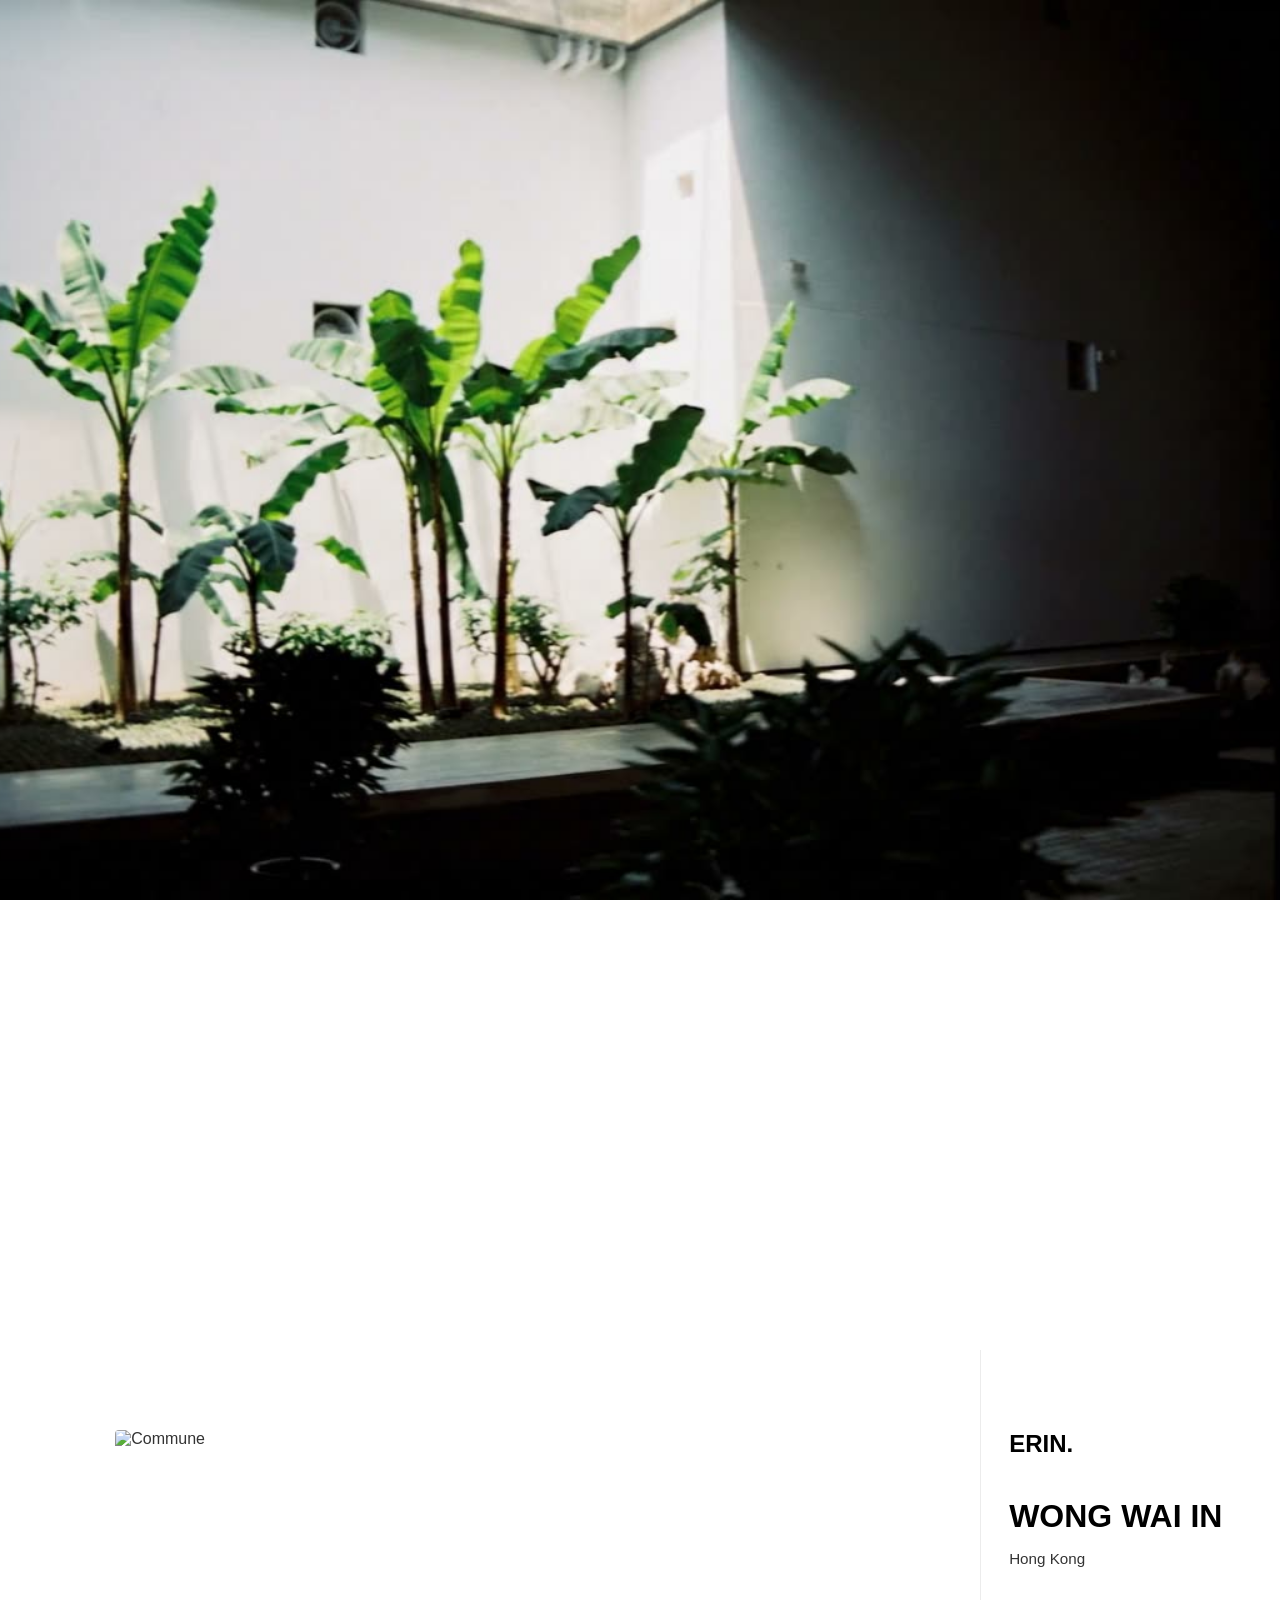
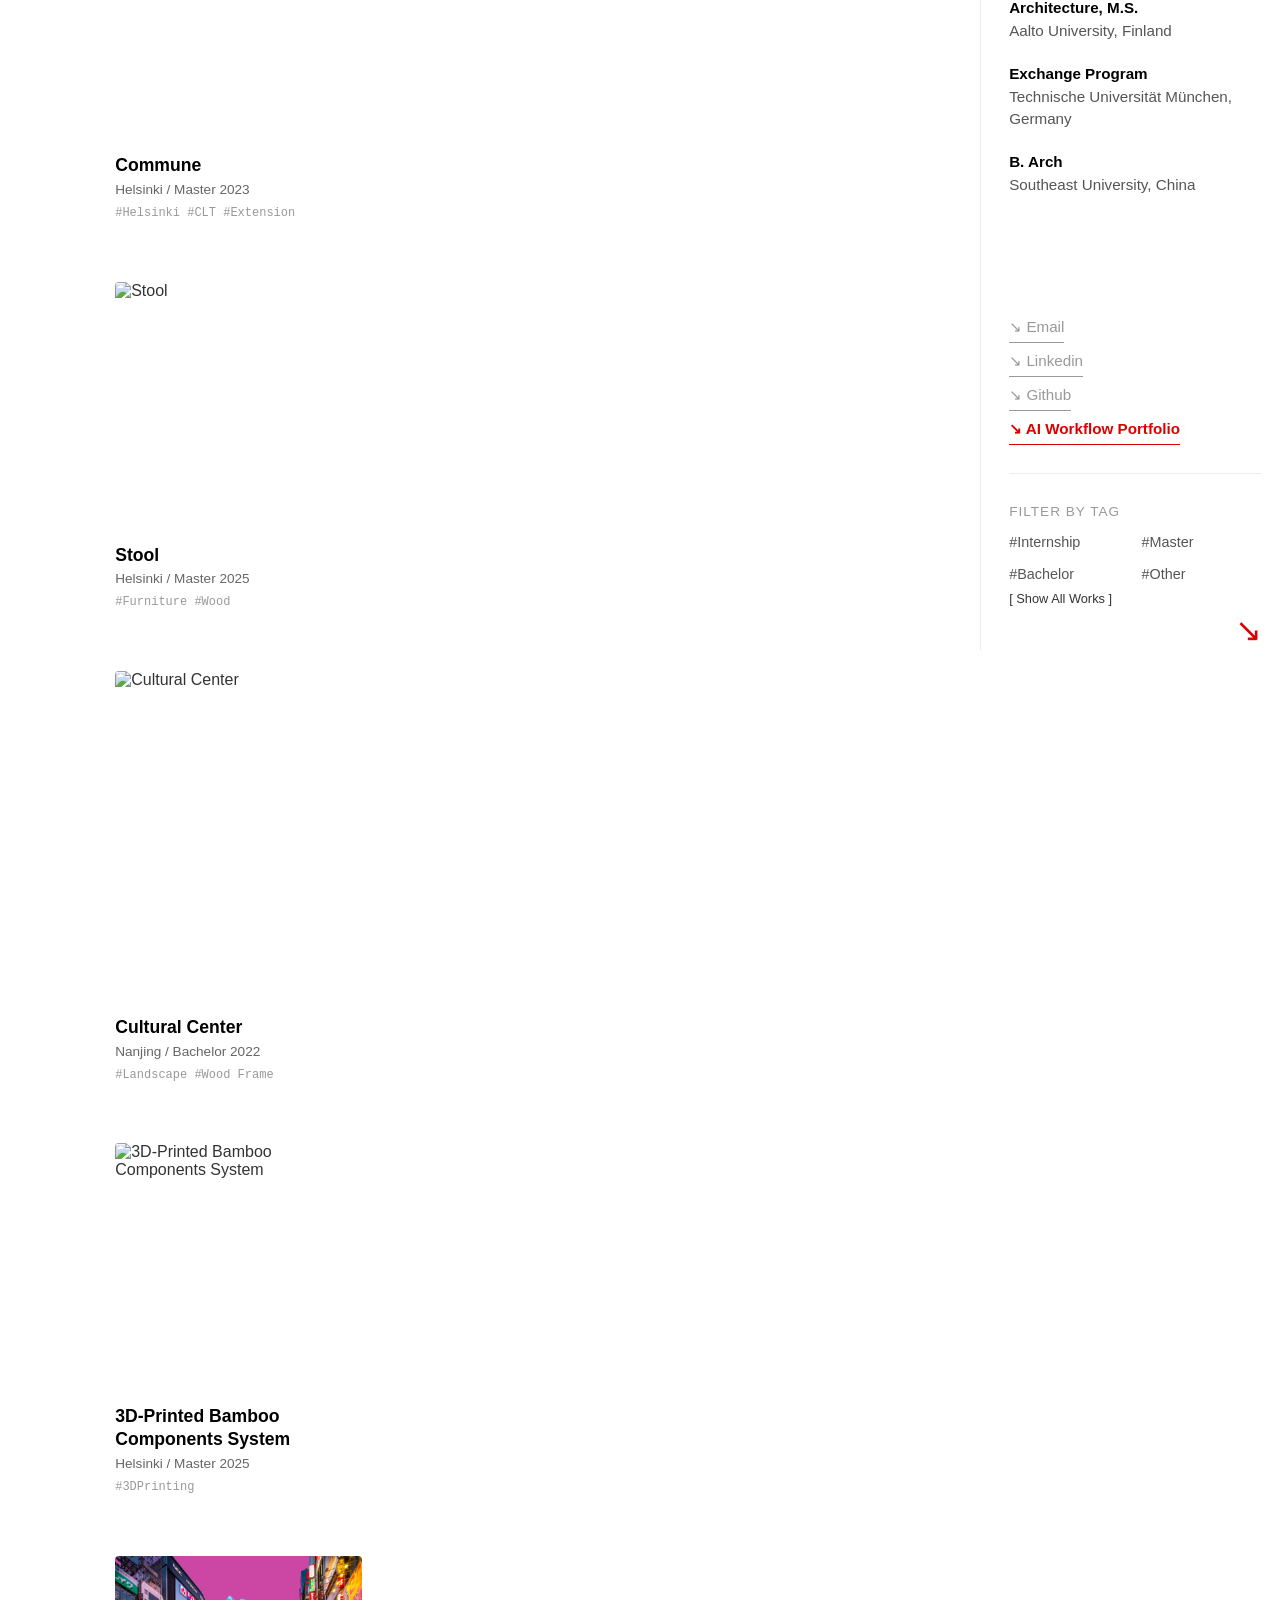
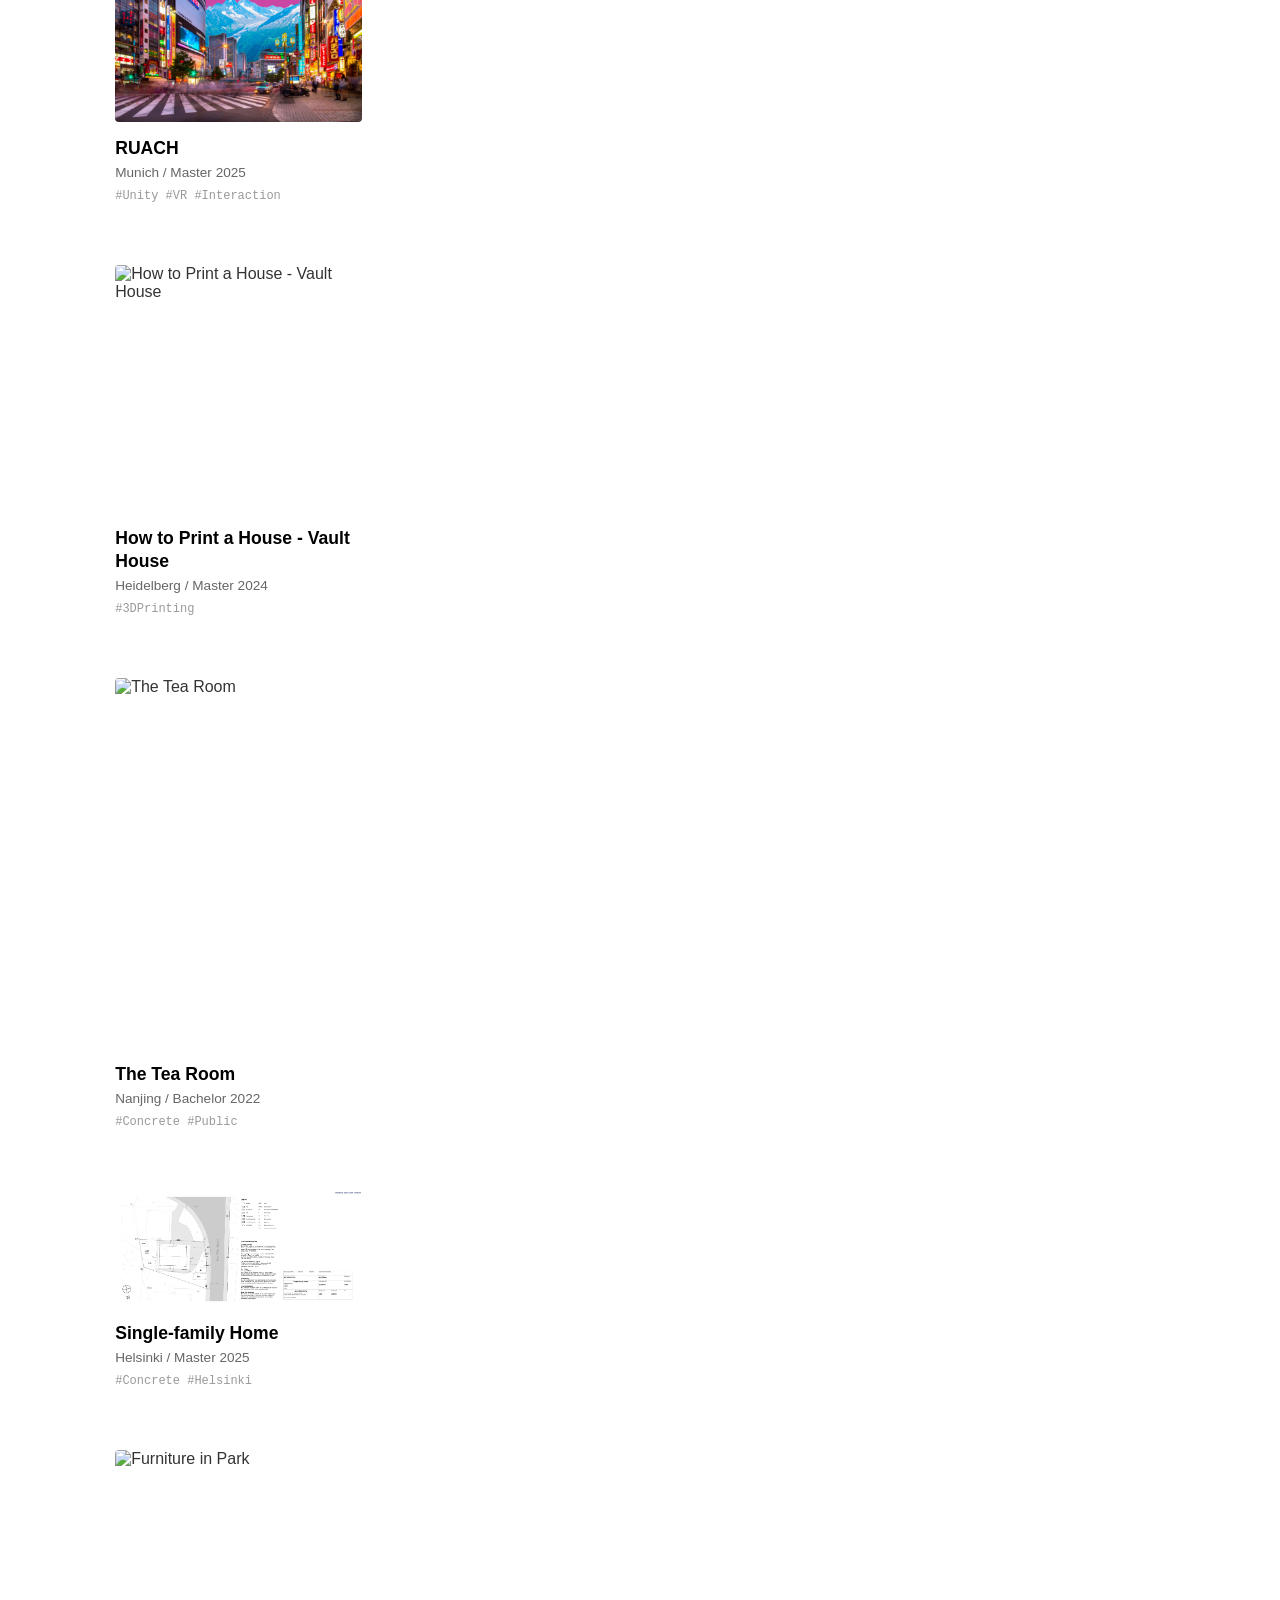
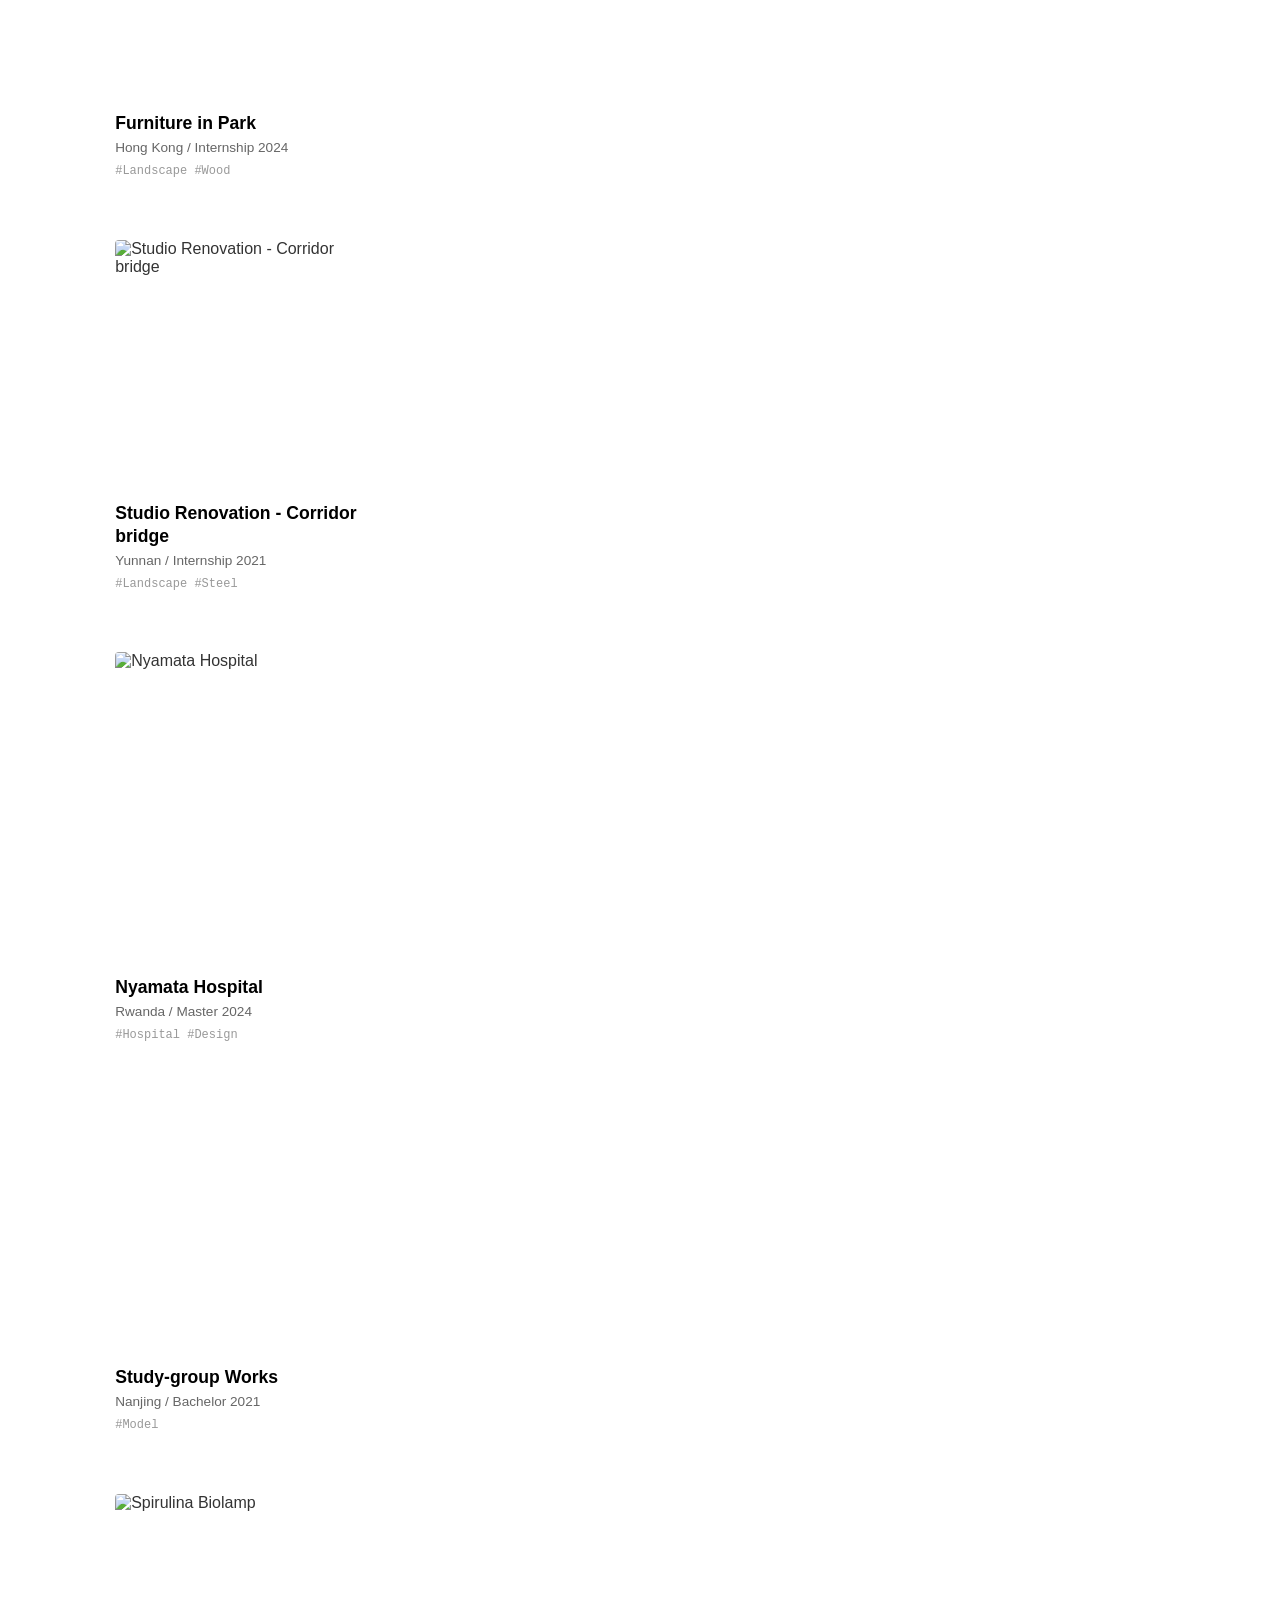
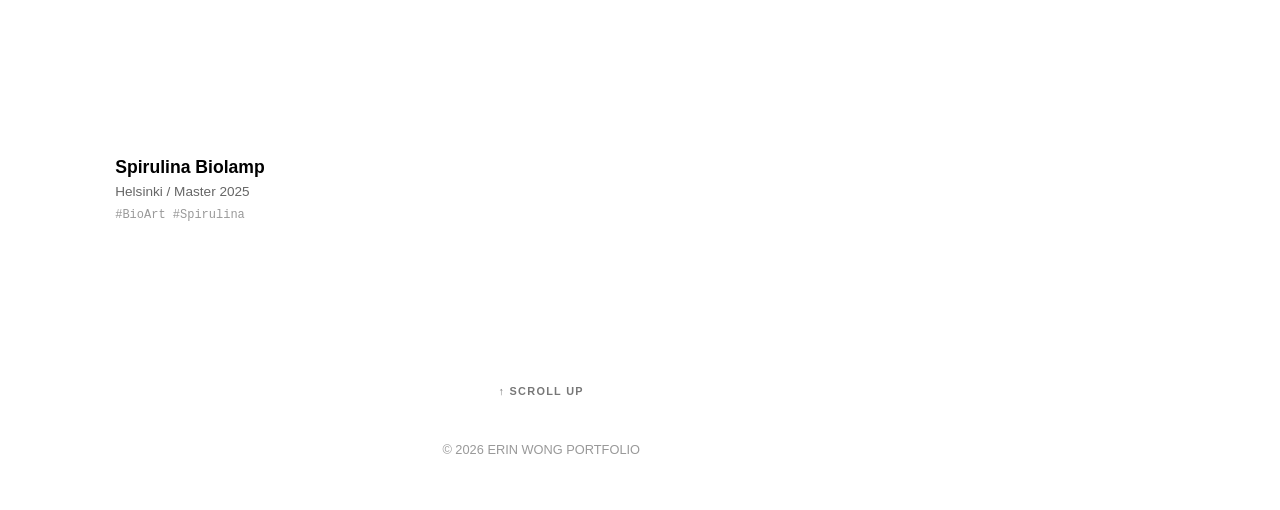
==== commit e5a55364: "Swap gallery order: Single-family Home <-> RUACH Positional swap only in the masonry grid (index.htm" ====
--- a/index.html
+++ b/index.html
@@ -145,6 +145,24 @@
                     <div class="tags">#3DPrinting</div>
                 </a>
 
+                 <a href="Single-family-home.html" class="project-card" data-category="master" data-type="architecture" data-tags="concrete" data-aos="fade-up">
+                    <div class="image-box"><img loading="lazy" decoding="async" width="3572" height="1684" src="Single-family-home/Single-family_icon.jpg" alt="Single-family-home"></div>
+                    <div class="text-box"><h3>Single-family Home</h3><p data-i18n="card.sfh.sub">Helsinki / Master 2025</p></div>
+                    <div class="tags">#Concrete #Helsinki</div>
+                </a>
+
+                <a href="vault-house.html" class="project-card" data-category="master" data-type="3dprinting" data-tags="3dprinting concrete" data-aos="fade-up">
+                    <div class="image-box"><img loading="lazy" decoding="async" width="1707" height="1707" src="vault-house/vault_icon.jpg" alt="Vault House"></div>
+                    <div class="text-box"><h3>How to Print a House - Vault House</h3><p data-i18n="card.vault.sub">Heidelberg / Master 2024</p></div>
+                    <div class="tags">#3DPrinting </div>
+                </a>
+
+                <a href="tearoom.html" class="project-card" data-category="bachelor" data-type="architecture" data-tags="concrete public landscape" data-aos="fade-up">
+                    <div class="image-box"><img loading="lazy" decoding="async" width="720" height="1080" src="tearoom/tearoom_icon.jpg" alt="The Tea Room"></div>
+                    <div class="text-box"><h3>The Tea Room</h3><p data-i18n="card.tearoom.sub">Nanjing / Bachelor 2022</p></div>
+                    <div class="tags">#Concrete #Public</div>
+                </a>
+
                  <a href="tri-stool.html" class="project-card" data-category="master" data-type="vr" data-tags="unity vr interaction" data-aos="fade-up">
                      <div class="image-box">
                            <img loading="lazy" decoding="async" width="1461" height="984" src="ruach/RUACH_icon.jpg" alt="RUACH - Interactive VR Experience">
@@ -154,24 +172,6 @@
                      <p data-i18n="card.ruach.sub">Munich / Master 2025</p>
                      </div>
                      <div class="tags">#Unity #VR #Interaction</div>
-                </a>
-
-                <a href="vault-house.html" class="project-card" data-category="master" data-type="3dprinting" data-tags="3dprinting concrete" data-aos="fade-up">
-                    <div class="image-box"><img loading="lazy" decoding="async" width="1707" height="1707" src="vault-house/vault_icon.jpg" alt="Vault House"></div>
-                    <div class="text-box"><h3>How to Print a House - Vault House</h3><p data-i18n="card.vault.sub">Heidelberg / Master 2024</p></div>
-                    <div class="tags">#3DPrinting </div>
-                </a>
-
-                <a href="tearoom.html" class="project-card" data-category="bachelor" data-type="architecture" data-tags="concrete public landscape" data-aos="fade-up">
-                    <div class="image-box"><img loading="lazy" decoding="async" width="720" height="1080" src="tearoom/tearoom_icon.jpg" alt="The Tea Room"></div>
-                    <div class="text-box"><h3>The Tea Room</h3><p data-i18n="card.tearoom.sub">Nanjing / Bachelor 2022</p></div>
-                    <div class="tags">#Concrete #Public</div>
-                </a>
-
-                 <a href="Single-family-home.html" class="project-card" data-category="master" data-type="architecture" data-tags="concrete" data-aos="fade-up">
-                    <div class="image-box"><img loading="lazy" decoding="async" width="3572" height="1684" src="Single-family-home/Single-family_icon.jpg" alt="Single-family-home"></div>
-                    <div class="text-box"><h3>Single-family Home</h3><p data-i18n="card.sfh.sub">Helsinki / Master 2025</p></div>
-                    <div class="tags">#Concrete #Helsinki</div>
                 </a>
 
                 <a href="furniture-park.html" class="project-card" data-category="internship" data-type="furniture" data-tags="wood furniture landscape" data-aos="fade-up">
--- a/style.css
+++ b/style.css
@@ -197,7 +197,12 @@
     font-size: var(--text-size-h1); line-height: 1; margin: 0; font-weight: 800; color: #fff;
     text-align: center; letter-spacing: -3px; text-transform: uppercase; position: relative;
     text-shadow: 0 0 3px rgba(0,0,0,0.55), 0 0 8px rgba(0,0,0,0.25);
-}
+    /* Standalone `scale` (not `transform`) so it never fights the AOS
+       zoom-in entrance, which animates `transform` on page load. */
+    scale: 1;
+    transition: scale 0.18s ease-out;
+}
+.poster-content h1:hover { scale: 1.04; }
 .hero-top-nav {
     position: absolute; top: 40px; left: 0; width: 100%; z-index: 30;
     display: flex; align-items: flex-start;
@@ -213,9 +218,15 @@
 .nav-side.right { justify-content: flex-end; }
 .nav-center { display: flex; flex-direction: column; align-items: center; justify-content: center; width: auto; }
 .hero-top-nav span.big-text,
-.hero-bottom-nav span.big-text { color: rgba(255,255,255,0.75); font-size: 0.85rem; font-weight: 700; text-transform: uppercase; letter-spacing: 2px; }
-.scroll-indicator { color: #fff; font-size: 0.6rem; text-transform: uppercase; letter-spacing: 1px; opacity: 1; margin-top: 2px; font-weight: 600; background: none; border: none; padding: 14px 10px; min-height: 44px; cursor: pointer; font-family: inherit; transition: opacity 0.2s; }
-.scroll-indicator:hover { opacity: 0.6; }
+.hero-bottom-nav span.big-text {
+    color: rgba(255,255,255,0.75); font-size: 0.85rem; font-weight: 700; text-transform: uppercase; letter-spacing: 2px;
+    scale: 1;
+    transition: scale 0.18s ease-out;
+}
+.hero-top-nav span.big-text:hover,
+.hero-bottom-nav span.big-text:hover { scale: 1.08; }
+.scroll-indicator { color: #fff; font-size: 0.6rem; text-transform: uppercase; letter-spacing: 1px; opacity: 1; margin-top: 2px; font-weight: 600; background: none; border: none; padding: 14px 10px; min-height: 44px; cursor: pointer; font-family: inherit; scale: 1; transition: opacity 0.2s, scale 0.18s ease-out; }
+.scroll-indicator:hover { opacity: 0.6; scale: 1.08; }
 
 /* Bio Section */
 .bio-section {
@@ -264,10 +275,26 @@
     display: inline-block;
     opacity: 0;
     transform: translateY(0.2em);
-    transition: opacity 0.45s ease-out, transform 0.45s ease-out;
-    transition-delay: calc(60ms * var(--i, 0) + 6ms * var(--i, 0) * var(--i, 0));
+    scale: 1;
+    /* Delay lives per-property (opacity/transform only) so it never leaks
+       onto the hover scale below — scale transitions instantly regardless
+       of a word's position in the reveal sequence. */
+    transition: opacity 0.45s ease-out calc(60ms * var(--i, 0) + 6ms * var(--i, 0) * var(--i, 0)),
+                transform 0.45s ease-out calc(60ms * var(--i, 0) + 6ms * var(--i, 0) * var(--i, 0)),
+                scale 0.18s ease-out;
 }
 .bio-section.in-view .reveal-word { opacity: 1; transform: translateY(0); }
+.reveal-word:hover { scale: 1.08; }
+
+/* Once every word has landed (last word finishes around 2.47s in, see the
+   --i formula above), the whole manifesto settles with a slight zoom-in —
+   a quiet finishing touch rather than another moving part. */
+.manifesto-text {
+    transform: scale(0.97);
+    transform-origin: left center;
+    transition: transform 1s cubic-bezier(0.16, 1, 0.3, 1) 2.5s;
+}
+.bio-section.in-view .manifesto-text { transform: scale(1); }
 
 .skills-content {
     width: 100%;
@@ -283,16 +310,27 @@
 .bio-grid > .skills-content .skill-tags { width: 100%; max-width: 292px; }
 .skill-pill {
     font-size: 0.78rem; color: #707070; font-weight: 600; background-color: #f7f7f7; padding: 4px 11px; border-radius: 20px; font-family: var(--font-base); white-space: nowrap;
+    scale: 1;
+    transition: background-color 0.2s ease, color 0.2s ease, scale 0.18s ease-out;
+}
+.skill-pill:hover { background-color: var(--green-light); color: var(--green-dark); }
+/* Hover-zoom only on the homepage IT Skills pills; project-page PROJECT
+   SKILLS pills (same class, .project-info-sidebar context) stay static
+   by request. */
+.bio-section .skill-pill:hover { scale: 1.06; }
+/* The word-by-word reveal only ever fires inside .bio-section (homepage
+   IT Skills grid). Project-page "PROJECT SKILLS" pills share the same
+   .skill-pill class but live in .project-info-sidebar, which never gets
+   an .in-view trigger — so the hide/reveal must be scoped to .bio-section
+   specifically, or those pills stay permanently invisible (opacity:0)
+   while still reserving their layout space, reading as a blank gap. */
+.bio-section .skill-pill {
     opacity: 0;
     transform: translateY(6px);
-    /* Reveal delay lives only on opacity/transform (via per-property delay
-       slots below) so the background-color/color hover transition never
-       inherits the reveal's growing delay. */
     transition: opacity 0.4s ease-out calc(40ms * var(--i, 0) + 4ms * var(--i, 0) * var(--i, 0)),
                 transform 0.4s ease-out calc(40ms * var(--i, 0) + 4ms * var(--i, 0) * var(--i, 0)),
-                background-color 0.2s ease, color 0.2s ease;
-}
-.skill-pill:hover { background-color: var(--green-light); color: var(--green-dark); }
+                background-color 0.2s ease, color 0.2s ease, scale 0.18s ease-out;
+}
 .bio-section.in-view .skill-pill { opacity: 1; transform: translateY(0); }
 
 .section-scroll-link {
@@ -375,27 +413,43 @@
 .sidebar-lower-content { margin-top: auto; }
 .sidebar-contact-box { margin-top: 0; margin-bottom: 28px; }
 .sidebar-bottom-push { margin-top: 0; padding-top: 30px; border-top: 1px solid #eee; }
-.sidebar-scroll-content { 
-    overflow-y: auto; flex-grow: 1; display: flex; flex-direction: column; 
-    direction: ltr; padding-left: 0; padding-right: 0; 
-    scrollbar-width: thin; scrollbar-color: #d0d0d0 transparent;
-    overscroll-behavior: contain;
-}
-.sidebar-scroll-content::-webkit-scrollbar { width: 4px; }
-.sidebar-scroll-content::-webkit-scrollbar-track { background: transparent; }
-.sidebar-scroll-content::-webkit-scrollbar-thumb { background-color: #d0d0d0; border-radius: 4px; }
-.sidebar-scroll-content::-webkit-scrollbar-thumb:hover { background-color: #999; }
+/* No internal scrollbar, at any width: the project sidebar's height is a
+   soft target (calc(100vh - 80px) on .project-info-sidebar below), not a
+   hard clip. If title+description+meta+skills need more room than one
+   screen, the box simply grows past it and the outer page scroll reveals
+   the rest -- same behavior the <1024px layout already had, now the
+   default everywhere instead of only on narrow screens. */
+.sidebar-scroll-content {
+    overflow: visible; flex-grow: 1; display: flex; flex-direction: column;
+    direction: ltr; padding-left: 0; padding-right: 0;
+}
 
 .info-content { flex-grow: 1; display: flex; flex-direction: column; }
-.sidebar-title { font-size: clamp(2.35rem, 3vw, 3rem); line-height: 1.08; margin: 0 0 30px 0; color: #222; text-wrap: balance; }
+/* Same weight/family as the sidebar name (WONG WAI IN), size stays its
+   own and case stays as-authored (not forced uppercase). */
+.sidebar-title { font-size: clamp(2.35rem, 3vw, 3rem); line-height: 1.08; margin: 0 0 30px 0; color: #222; text-wrap: balance; font-weight: 700; font-family: var(--font-base); }
 .sidebar-description p { 
     font-size: var(--text-size-body); line-height: 1.5; color: var(--text-color-body);       
     margin-bottom: 20px; text-align: left; text-wrap: pretty;
 }
 .meta-block { border-top: 1px solid #eee; padding-top: 20px; }
 .meta-data p { margin: 10px 0; font-size: var(--text-size-meta); color: #333; font-family: var(--font-mono); }
+
+/* Project-page sidebar: only the title gets the hover-zoom (description,
+   meta lines, and skills stay static by request). */
+.sidebar-title {
+    scale: 1;
+    transition: scale 0.18s ease-out;
+}
+.sidebar-title:hover {
+    scale: 1.03;
+}
+
 .sidebar-bottom-group { margin-top: auto; padding-top: 40px; }
 .project-info-sidebar .skills-content { width: 100%; min-width: auto; padding: 0 !important; margin-top: 0; margin-bottom: 25px; transform: none; }
+/* Set by initSidebarSkillsFit() in script.js when PROJECT SKILLS would
+   otherwise push Previous/Next Work out of the sticky sidebar's view. */
+.project-info-sidebar .skills-content.js-hidden { display: none; }
 .sidebar-top .logo { font-size: 1.5rem; font-weight: 900; margin-bottom: 40px; display: block; color: #000; }
 .bio-info h2 { font-size: var(--text-size-h2); color: #000; margin: 0 0 10px 0; text-transform: uppercase;}
 .location { color: #333; margin-bottom: 30px; font-size: var(--text-size-meta);}
@@ -404,19 +458,28 @@
 .contact-box { margin-top: 40px; }
 .phone-numbers { font-size: var(--text-size-meta); color: #555; line-height: 1.6; margin-bottom: 20px; }
 .social-links { display: flex; flex-direction: column; gap: 2px; font-family: var(--font-base); }
-.arrow-link { font-size: var(--text-size-meta); font-weight: 600; color: #477a47; border-bottom: 1px solid currentColor; width: fit-content; min-height: 32px; display: inline-flex; align-items: center; padding: 4px 0 3px; }
+.arrow-link { font-size: var(--text-size-meta); font-weight: 400; color: #999; border-bottom: 1px solid currentColor; width: fit-content; min-height: 32px; display: inline-flex; align-items: center; padding: 4px 0 3px; }
 .arrow-link:hover { color: var(--green-dark); border-bottom-color: var(--green-dark); }
 .ai-workflow-link { color: var(--red-link); border-bottom-color: var(--red-link); font-weight: 900; }
 .ai-workflow-link:hover { color: #000; border-bottom-color: #000; }
 
-/* Sidebar slow-reveal: fade only, no movement ("just showing up").
-   Same growing-gap delay as the manifesto/skills reveal above, keyed off
-   .sticky-sidebar.in-view so it plays once the sidebar scrolls into view. */
+/* Sidebar slow-reveal: fades in while sliding in from the left (mirrors
+   the old data-aos="fade-left"), with the same growing-gap delay as the
+   manifesto/skills reveal above, keyed off .sticky-sidebar.in-view so it
+   plays once the sidebar scrolls into view. Slower duration (0.7s) reads
+   as an unhurried fly-in rather than a snap. */
 .sidebar-reveal {
     opacity: 0;
-    transition: opacity 0.5s ease-out calc(55ms * var(--i, 0) + 5ms * var(--i, 0) * var(--i, 0));
-}
-.sticky-sidebar.in-view .sidebar-reveal { opacity: 1; }
+    transform: translateX(-24px);
+    scale: 1;
+    /* scale carries no delay, unlike opacity/transform above, so hovering
+       any sidebar line zooms it immediately regardless of its --i. */
+    transition: opacity 0.7s ease-out calc(55ms * var(--i, 0) + 5ms * var(--i, 0) * var(--i, 0)),
+                transform 0.7s ease-out calc(55ms * var(--i, 0) + 5ms * var(--i, 0) * var(--i, 0)),
+                scale 0.18s ease-out;
+}
+.sticky-sidebar.in-view .sidebar-reveal { opacity: 1; transform: translateX(0); }
+.sidebar-reveal:hover { scale: 1.05; }
 
 @media (pointer: coarse) {
     .lang-btn { min-width: 44px; min-height: 44px; padding: 11px 8px; }
@@ -430,12 +493,23 @@
 .tag-cloud ul { display: grid; grid-template-columns: 1fr 1fr; column-gap: 12px; row-gap: 2px; list-style: none; padding: 0; margin: 0; }
 .tag-btn {
     font-size: 0.9rem; color: #555; cursor: pointer; font-family: var(--font-base); white-space: nowrap; display: inline-flex; align-items: center; min-height: 30px;
-    /* Combined with .sidebar-reveal above: opacity carries the growing
-       reveal delay, color stays instant-transition on hover as before. */
-    transition: opacity 0.5s ease-out calc(55ms * var(--i, 0) + 5ms * var(--i, 0) * var(--i, 0)), color 0.2s ease;
+    /* Combined with .sidebar-reveal above: opacity/transform carry the
+       growing reveal delay, color and scale stay instant-transition. */
+    transition: opacity 0.7s ease-out calc(55ms * var(--i, 0) + 5ms * var(--i, 0) * var(--i, 0)),
+                transform 0.7s ease-out calc(55ms * var(--i, 0) + 5ms * var(--i, 0) * var(--i, 0)),
+                color 0.2s ease, scale 0.18s ease-out;
 }
 .tag-btn:hover, .tag-btn.active { color: var(--green-accent); font-weight: bold; }
 .reset-tag { margin-top: 2px; font-size: 0.8rem; font-family: var(--font-base); }
+/* Per follow-up: "Hong Kong" and the whole FILTER BY TAG block (header,
+   tags, show-all link) keep their fly-in reveal but don't zoom on hover,
+   unlike the rest of the sidebar. */
+.location:hover,
+.tag-header:hover,
+.tag-btn:hover,
+.reset-tag:hover {
+    scale: 1;
+}
 @media (pointer: coarse) {
     .tag-cloud ul { row-gap: 0; }
     .tag-btn { min-height: 44px; }
@@ -444,8 +518,8 @@
 .info-tags-list { margin-top: 0; padding-bottom: 30px; display: flex; flex-wrap: wrap; gap: 10px; }
 .info-tags-list span { font-size: 0.8rem; color: #888; background: #f9f9f9; padding: 4px 8px; border-radius: 4px; }
 .sidebar-next-project-container { padding-top: 30px; border-top: 2px solid #000; display: flex; justify-content: space-between; align-items: center; }
-.next-work-link { font-size: 0.75rem; font-weight: 900; color: #000; text-transform: uppercase; transition: color 0.3s; }
-.next-work-link:hover { color: var(--green-accent); }
+.next-work-link { font-size: 0.75rem; font-weight: 900; color: #000; text-transform: uppercase; scale: 1; transition: color 0.3s, scale 0.18s ease-out; }
+.next-work-link:hover { color: var(--green-accent); scale: 1.06; }
 
 /* =========================================
    6. 內頁詳情 (Detail Page) 與 圖片佈局
@@ -678,7 +752,6 @@
     .sticky-sidebar { width: 100%; min-width: auto; height: auto; position: relative; padding: 40px 40px; border-left: none; }
     .sidebar-scroll-content { padding-left: 0; padding-right: 0; }
     .project-info-sidebar { width: 100%; min-width: auto; height: auto; position: relative; top: 0; padding: 48px clamp(24px, 5vw, 52px); }
-    .project-info-sidebar .sidebar-scroll-content { overflow: visible; }
     .project-info-sidebar .sidebar-description { max-width: 900px; }
     .project-info-sidebar .sidebar-bottom-group { margin-top: 36px; }
     .project-hero-split { min-height: 50vh; padding: 40px 20px; }
@@ -865,9 +938,12 @@
         transform: none !important;
         transition-delay: 0ms !important;
     }
-    .reveal-word, .skill-pill, .sidebar-reveal, .tag-btn {
+    .reveal-word, .skill-pill, .sidebar-reveal, .tag-btn, .manifesto-text,
+    .sidebar-title, .next-work-link,
+    .poster-content h1, .big-text, .scroll-indicator {
         opacity: 1 !important;
         transform: none !important;
+        scale: 1 !important;
         transition-delay: 0ms !important;
     }
     #hero-video {
